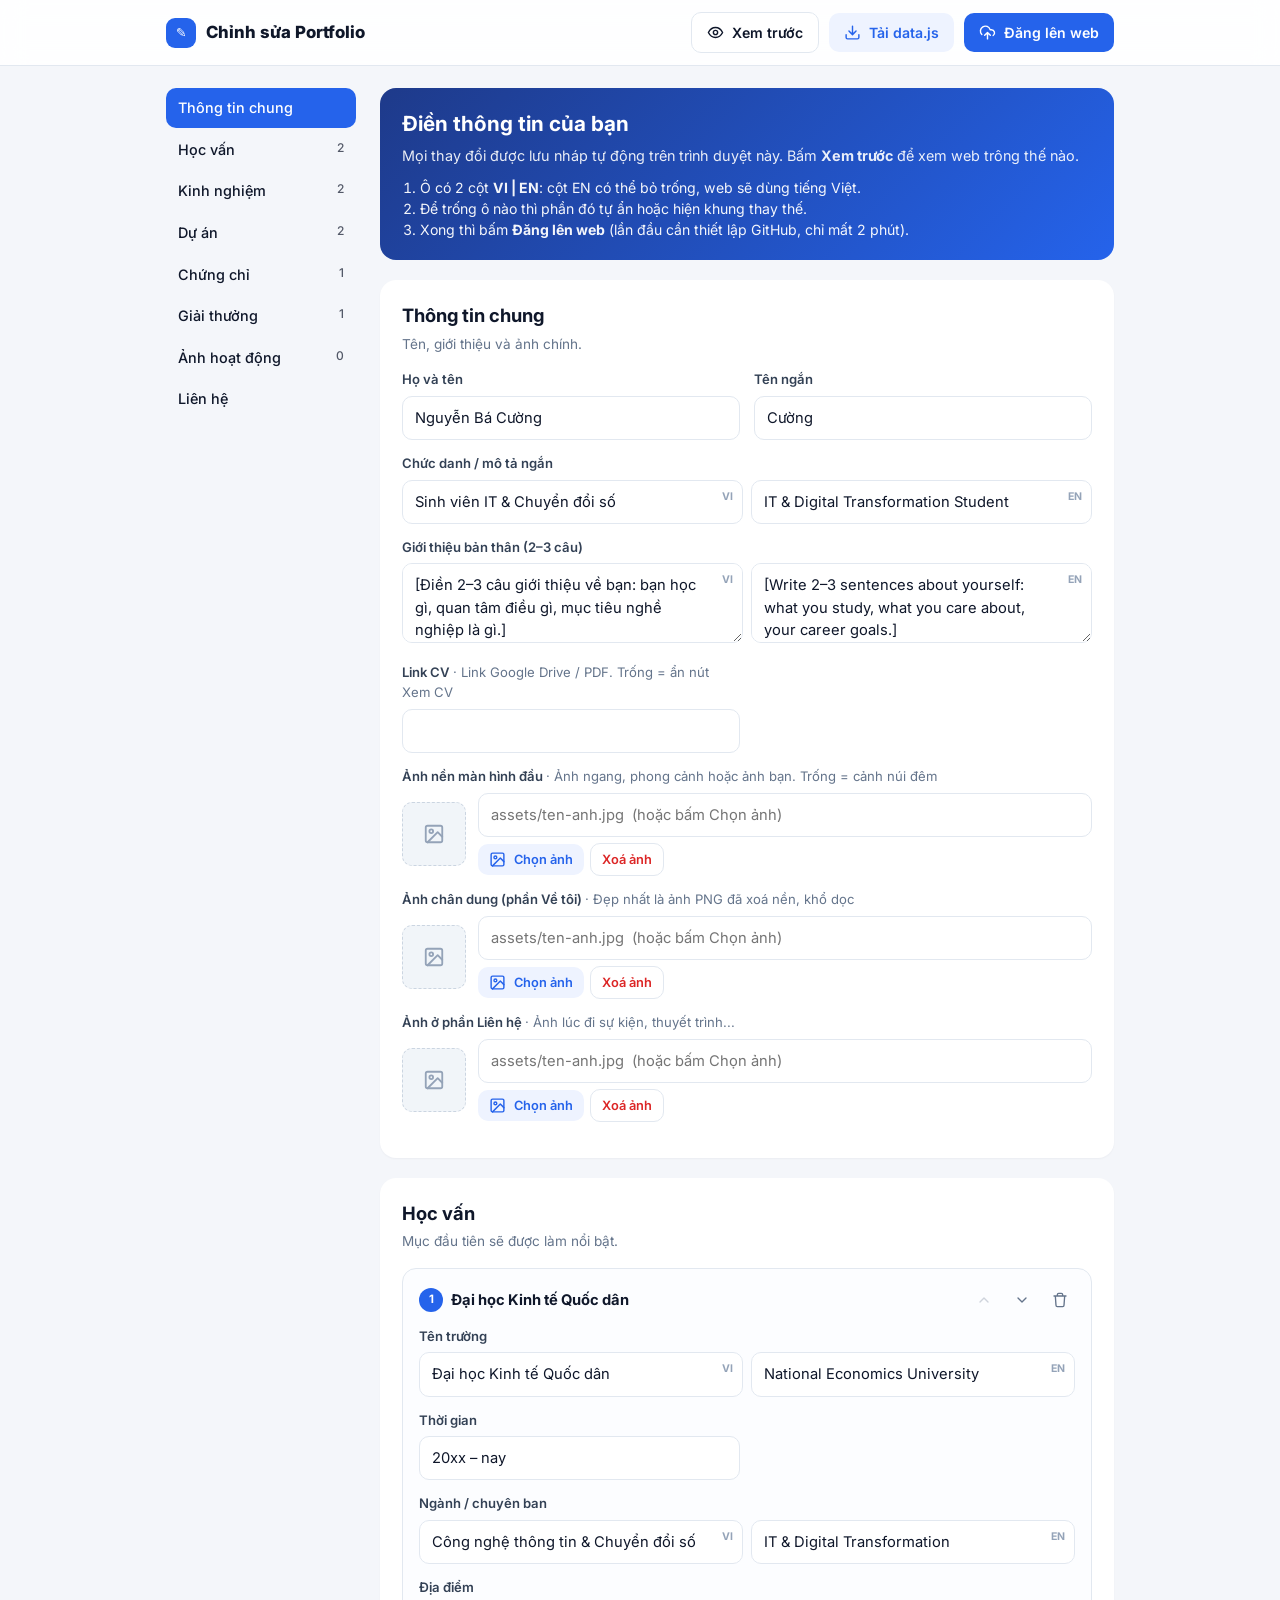
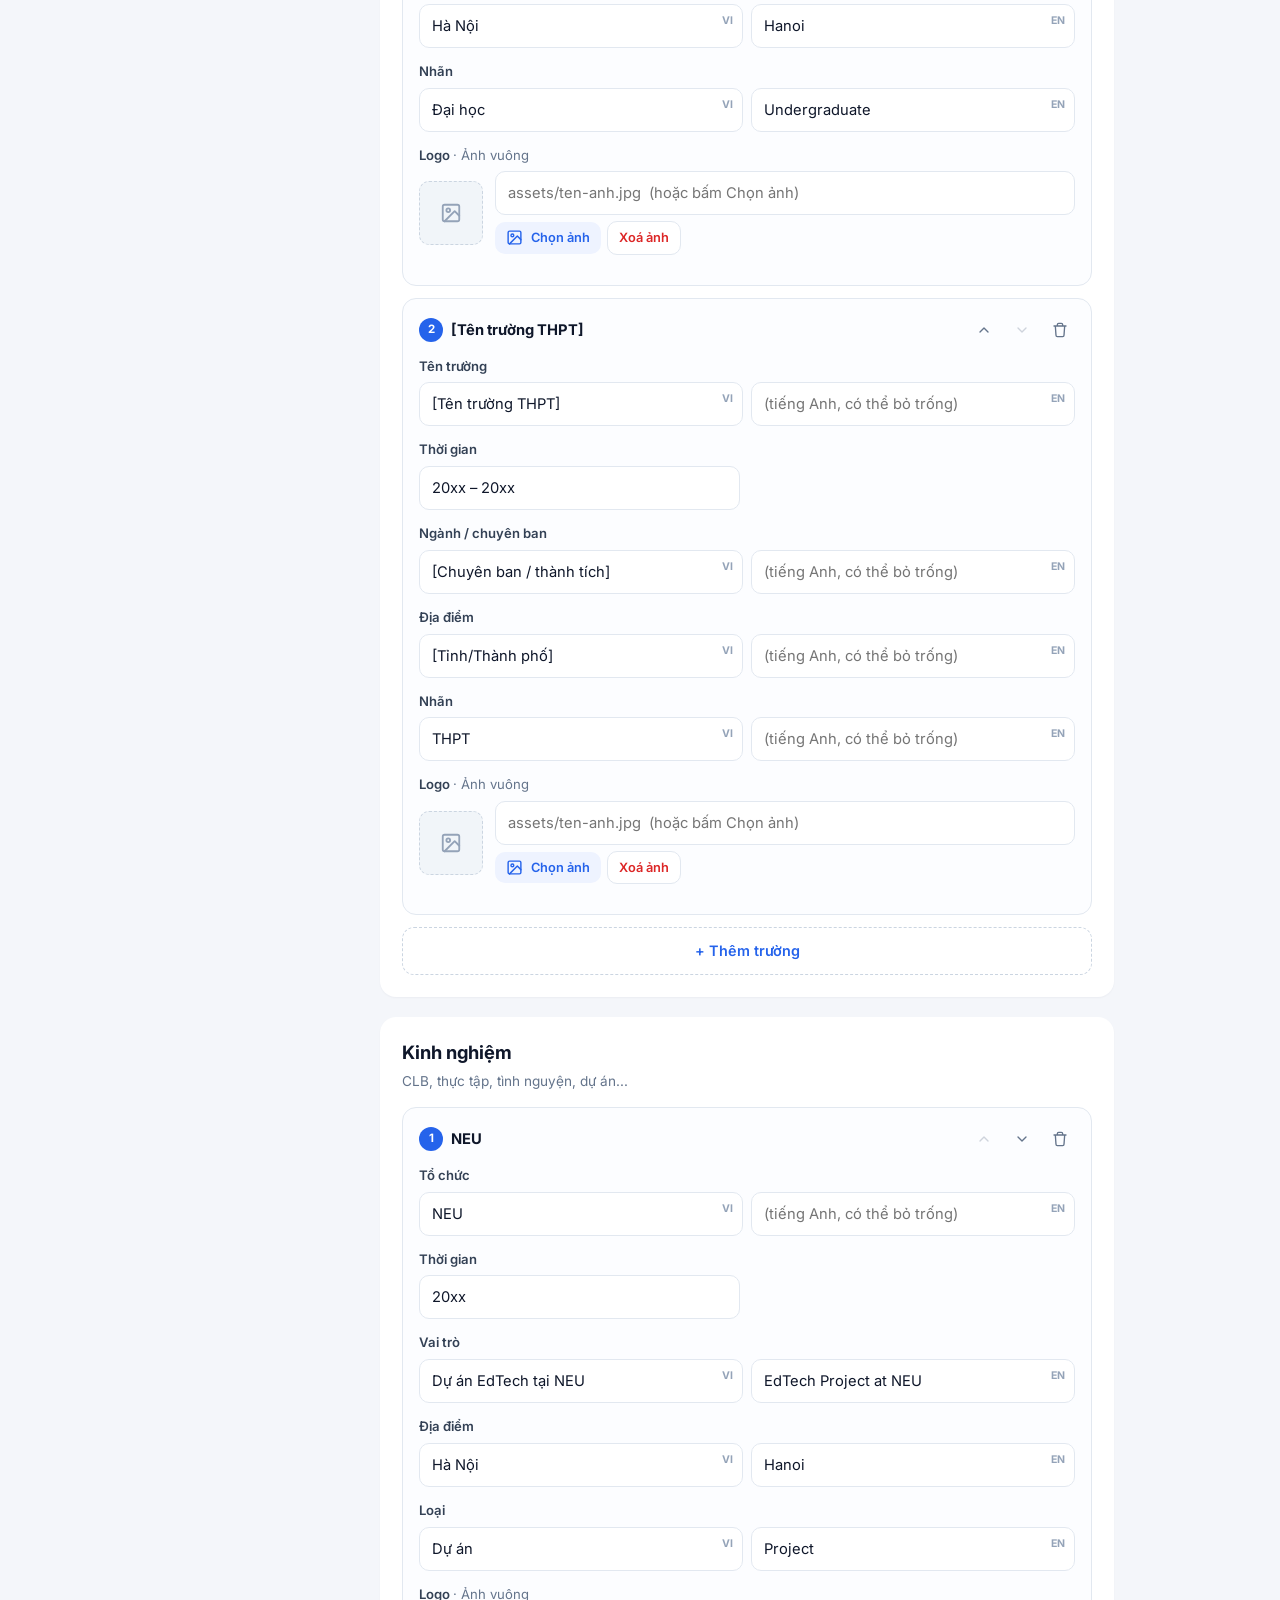
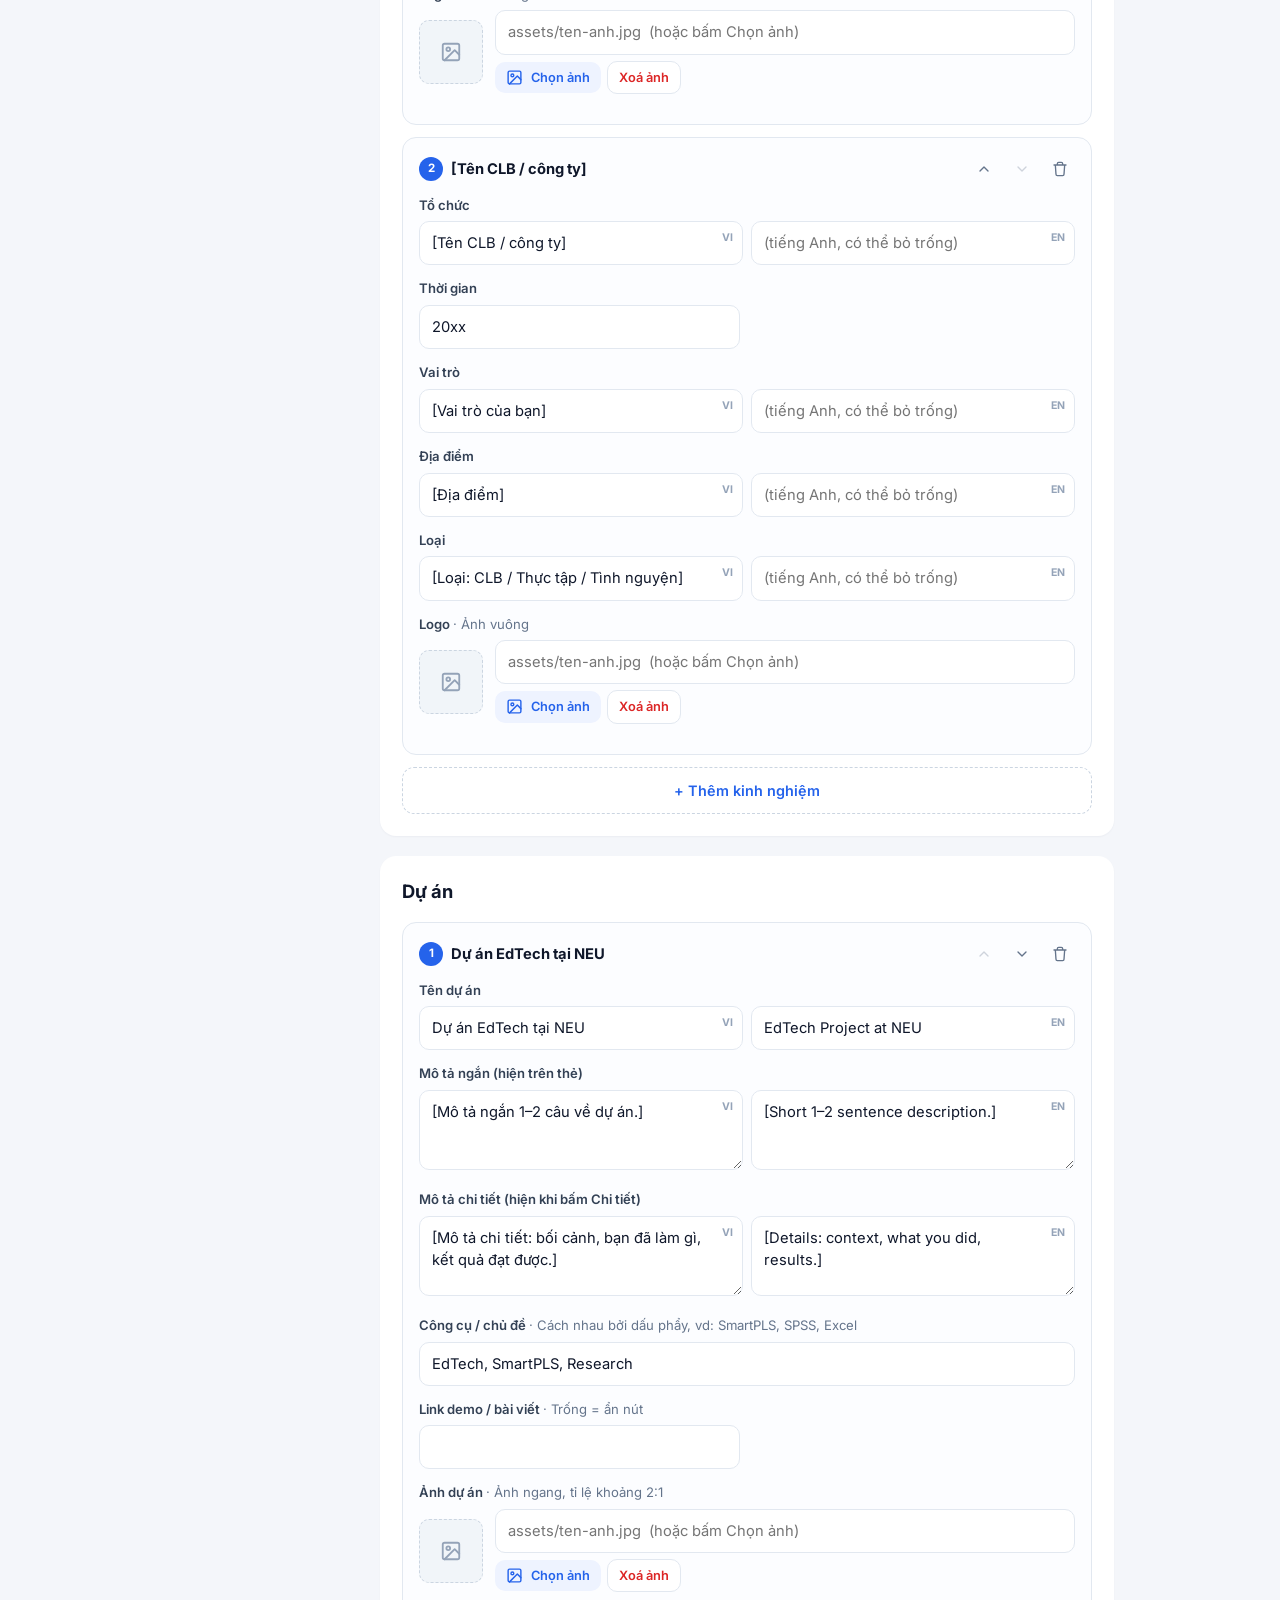
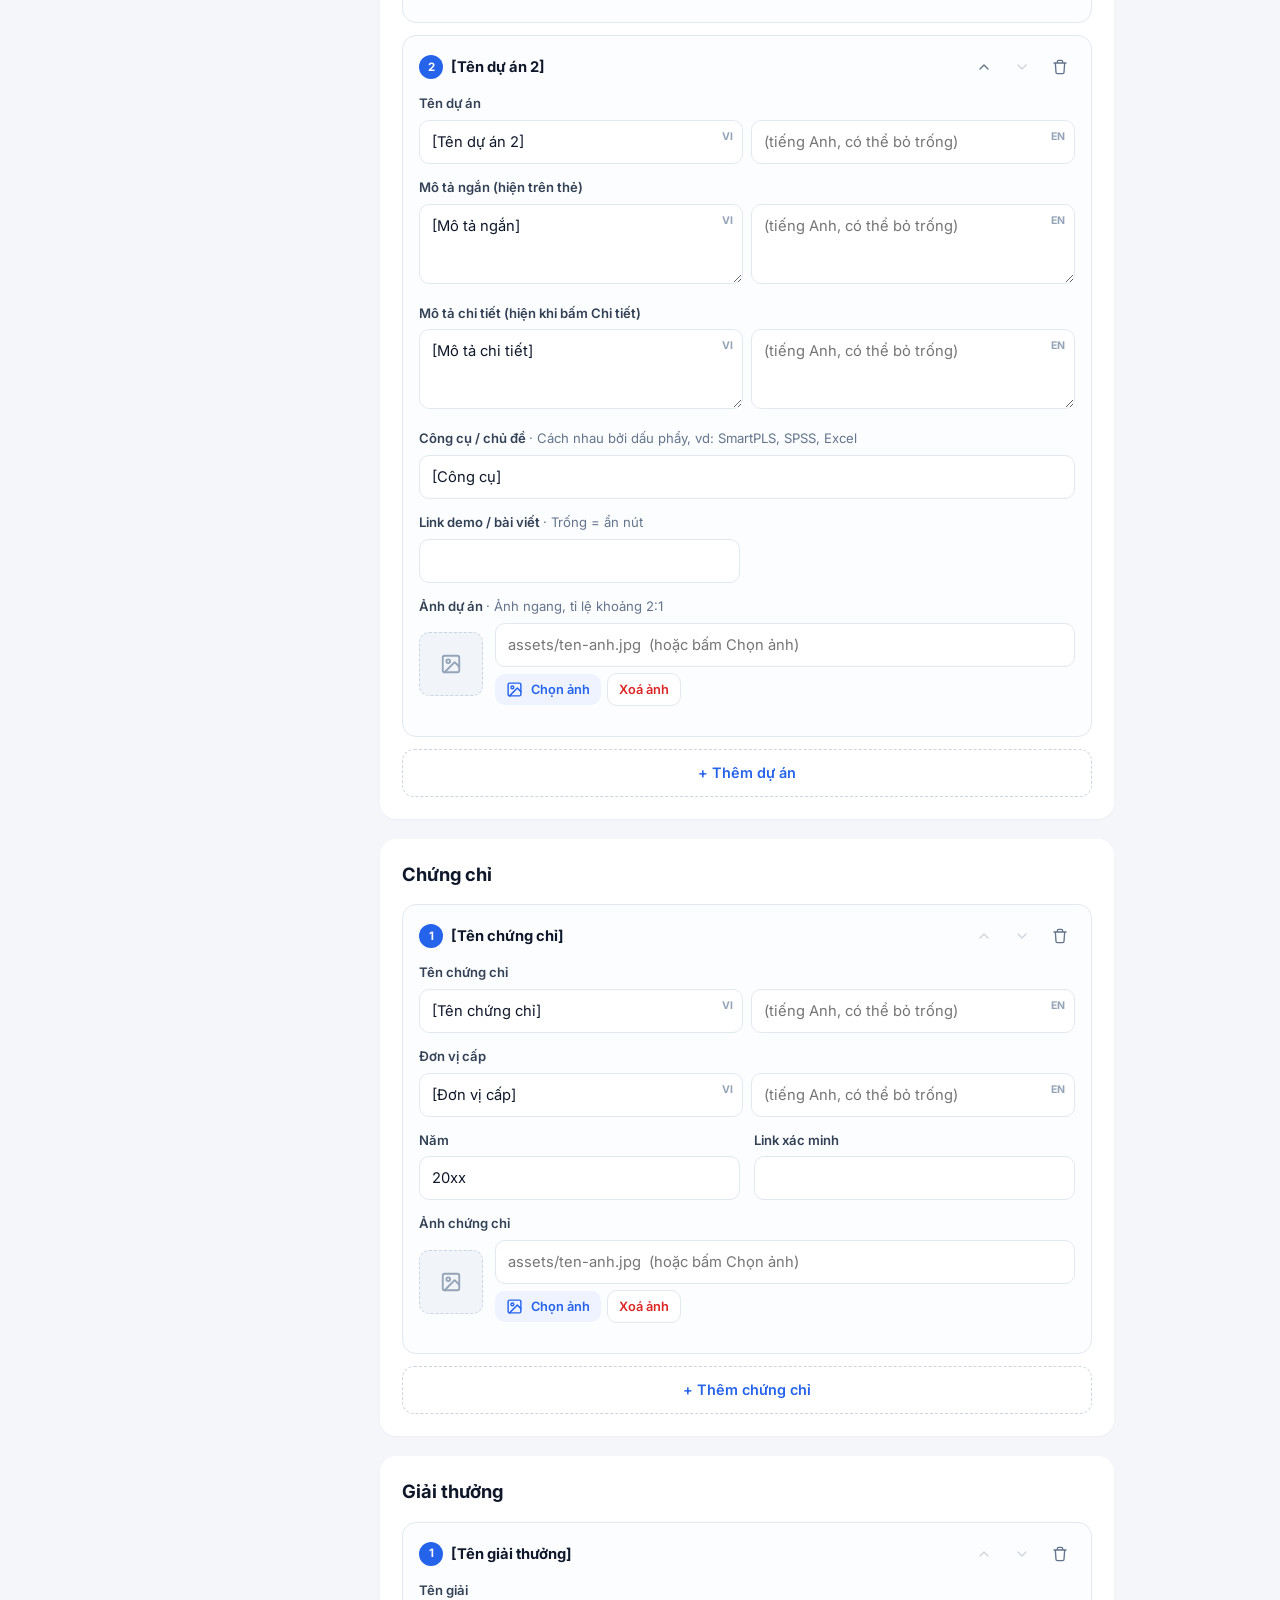
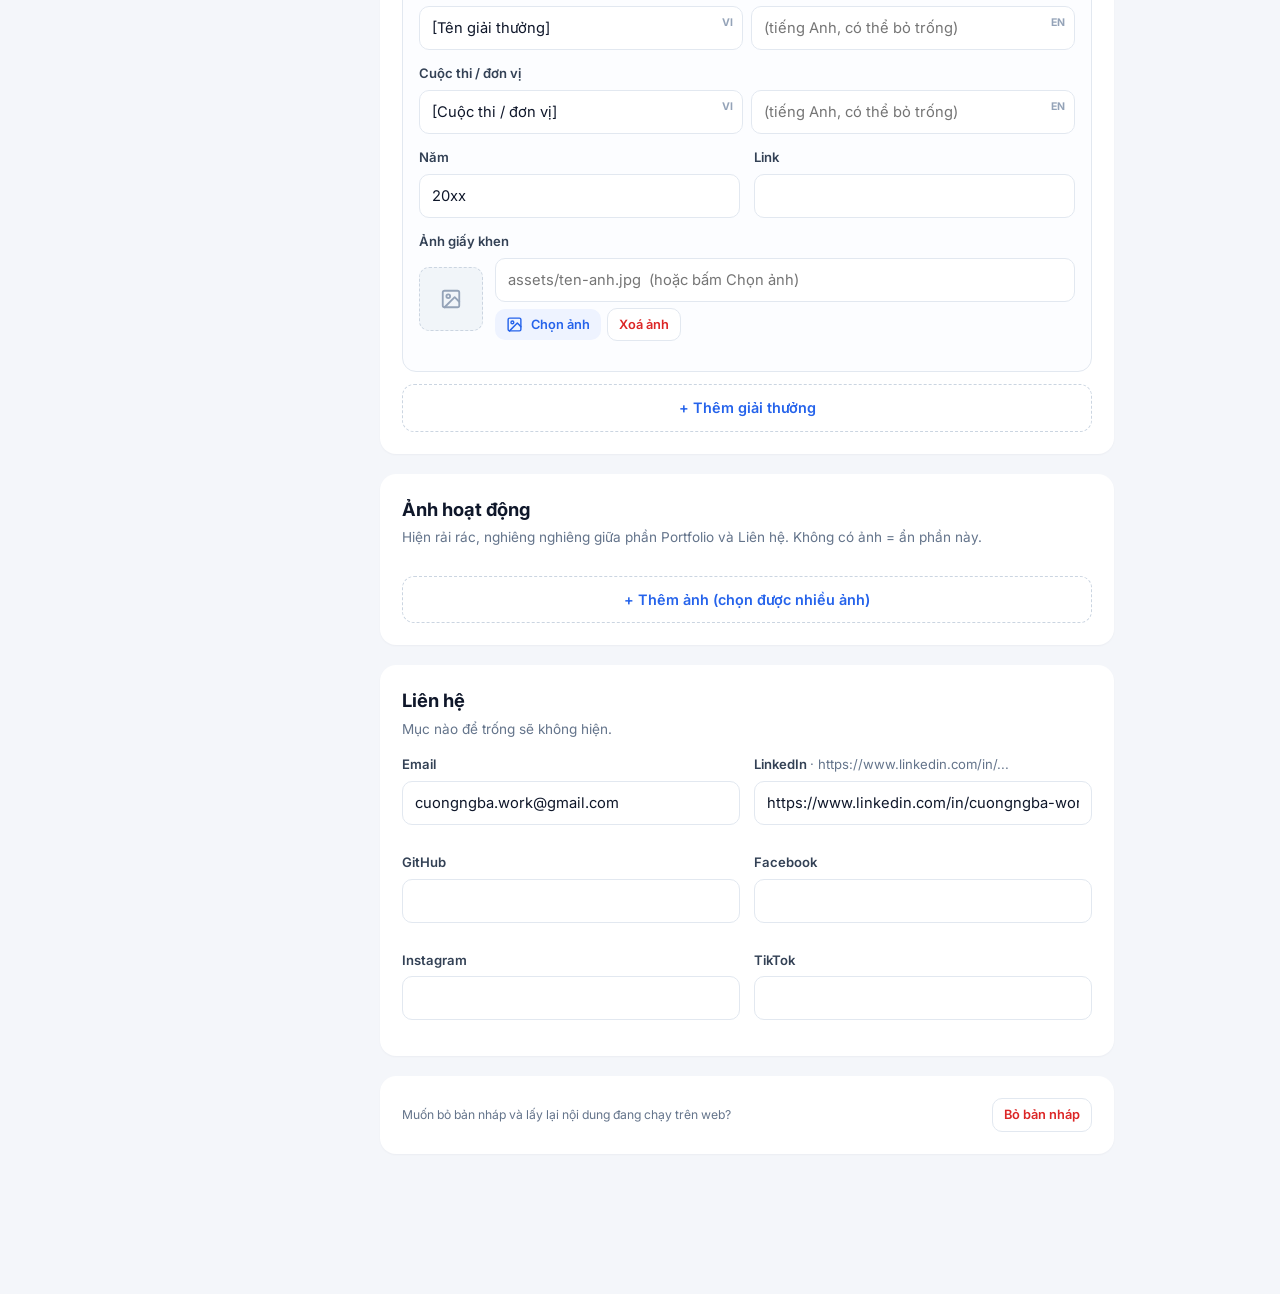
==== admin.html @ a9d3f38e "Add admin.html editor with preview, download and GitHub publish Co-Authored-By: Claude Opus 5.5 <nor" ====
<!DOCTYPE html>
<html lang="vi">
<head>
  <meta charset="UTF-8">
  <meta name="viewport" content="width=device-width, initial-scale=1.0">
  <meta name="robots" content="noindex, nofollow">
  <title>Chỉnh sửa Portfolio</title>
  <link rel="preconnect" href="https://fonts.googleapis.com">
  <link rel="preconnect" href="https://fonts.gstatic.com" crossorigin>
  <link href="https://fonts.googleapis.com/css2?family=Inter:wght@400;500;600;700;800&display=swap" rel="stylesheet">
  <style>
    :root {
      --bg: #f4f6fa; --card: #fff; --ink: #0f172a; --muted: #64748b; --line: #e2e8f0;
      --blue: #2563eb; --blue-soft: #eef3ff; --red: #dc2626; --green: #16a34a; --r: 16px;
    }
    * { box-sizing: border-box; margin: 0; padding: 0; }
    body { font-family: "Inter", system-ui, sans-serif; background: var(--bg); color: var(--ink); line-height: 1.5; }
    button, input, textarea, select { font: inherit; color: inherit; }
    button { cursor: pointer; border: 0; background: none; }
    a { color: var(--blue); }

    /* Thanh trên */
    .top {
      position: sticky; top: 0; z-index: 50; background: rgba(255,255,255,.9); backdrop-filter: blur(12px);
      border-bottom: 1px solid var(--line);
    }
    .top-in { max-width: 980px; margin: 0 auto; padding: 12px 16px; display: flex; align-items: center; gap: 10px; flex-wrap: wrap; }
    .brand { font-weight: 800; font-size: 1.05rem; margin-right: auto; display: flex; align-items: center; gap: 10px; }
    .brand i { width: 30px; height: 30px; border-radius: 9px; background: var(--blue); display: grid; place-items: center; color: #fff; font-style: normal; font-size: .8rem; }
    .saved { font-size: .78rem; color: var(--muted); }

    .btn { display: inline-flex; align-items: center; gap: 8px; padding: 9px 15px; border-radius: 10px; font-weight: 600; font-size: .88rem; transition: background .2s, transform .15s; white-space: nowrap; }
    .btn:active { transform: scale(.97); }
    .btn svg { width: 17px; height: 17px; }
    .btn-blue { background: var(--blue); color: #fff; }
    .btn-blue:hover { background: #1d4ed8; }
    .btn-soft { background: var(--blue-soft); color: var(--blue); }
    .btn-soft:hover { background: #dfe8ff; }
    .btn-line { border: 1px solid var(--line); background: #fff; }
    .btn-line:hover { background: #f8fafc; }
    .btn-red { color: var(--red); }
    .btn-sm { padding: 6px 11px; font-size: .8rem; }

    /* Bố cục */
    .main { max-width: 980px; margin: 0 auto; padding: 22px 16px 120px; display: grid; grid-template-columns: 190px 1fr; gap: 24px; align-items: start; }
    .main > * { min-width: 0; }
    .side { position: sticky; top: 76px; display: flex; flex-direction: column; gap: 2px; }
    .side a { padding: 9px 12px; border-radius: 10px; text-decoration: none; color: var(--ink); font-weight: 500; font-size: .9rem; display: flex; justify-content: space-between; }
    .side a:hover { background: #fff; }
    .side a.on { background: var(--blue); color: #fff; }
    .side a small { opacity: .7; }

    .intro { background: linear-gradient(135deg, #1e3a8a, #2563eb); color: #fff; border-radius: var(--r); padding: 20px 22px; margin-bottom: 20px; }
    .intro h1 { font-size: 1.3rem; margin-bottom: 6px; }
    .intro p { opacity: .9; font-size: .9rem; }
    .intro ol { margin: 10px 0 0 18px; font-size: .88rem; opacity: .95; }

    .sec { background: var(--card); border-radius: var(--r); padding: 22px; margin-bottom: 20px; box-shadow: 0 1px 2px rgba(15,23,42,.04); scroll-margin-top: 80px; }
    .sec-h { display: flex; align-items: center; justify-content: space-between; gap: 10px; margin-bottom: 4px; }
    .sec-h h2 { font-size: 1.15rem; }
    .sec-d { color: var(--muted); font-size: .85rem; margin-bottom: 16px; }

    .grid2 { display: grid; grid-template-columns: 1fr 1fr; gap: 14px; }
    .f { display: flex; flex-direction: column; gap: 6px; margin-bottom: 14px; }
    .f > label { font-size: .82rem; font-weight: 600; color: #334155; }
    .f > label em { font-style: normal; font-weight: 400; color: var(--muted); }
    .in, .ta {
      width: 100%; padding: 10px 12px; border: 1.5px solid var(--line); border-radius: 10px; background: #fff;
      outline: none; transition: border-color .2s, box-shadow .2s; font-size: .92rem;
    }
    .in:focus, .ta:focus { border-color: var(--blue); box-shadow: 0 0 0 3px rgba(37,99,235,.12); }
    .ta { resize: vertical; min-height: 80px; }
    .bi { display: grid; grid-template-columns: 1fr 1fr; gap: 8px; }
    .bi > div { position: relative; }
    .bi .lang { position: absolute; top: 9px; right: 10px; font-size: .66rem; font-weight: 700; color: #94a3b8; pointer-events: none; }
    .bi .in, .bi .ta { padding-right: 34px; }

    /* Ảnh */
    .img { display: flex; gap: 12px; align-items: center; }
    .thumb { width: 64px; height: 64px; border-radius: 10px; flex-shrink: 0; background: #f1f5f9 center/cover no-repeat; border: 1px dashed #cbd5e1; display: grid; place-items: center; color: #94a3b8; }
    .thumb.has { border: 0; }
    .thumb.has svg { display: none; }
    .thumb svg { width: 22px; height: 22px; }
    .img-r { flex: 1; min-width: 0; display: flex; flex-direction: column; gap: 6px; }
    .img-btns { display: flex; gap: 6px; flex-wrap: wrap; align-items: center; }
    .note { font-size: .76rem; color: var(--muted); }
    .note.warn { color: #b45309; }
    .note.ok { color: var(--green); }

    /* Danh sách */
    .item { border: 1px solid var(--line); border-radius: 14px; padding: 16px; margin-bottom: 12px; background: #fcfdff; }
    .item-h { display: flex; align-items: center; gap: 8px; margin-bottom: 12px; }
    .item-h b { flex: 1; font-size: .92rem; overflow: hidden; text-overflow: ellipsis; white-space: nowrap; }
    .num { width: 24px; height: 24px; border-radius: 50%; background: var(--blue); color: #fff; font-size: .72rem; font-weight: 700; display: grid; place-items: center; flex-shrink: 0; }
    .ico { width: 30px; height: 30px; border-radius: 8px; display: grid; place-items: center; color: var(--muted); }
    .ico:hover { background: #eef2f7; color: var(--ink); }
    .ico.del:hover { background: #fee2e2; color: var(--red); }
    .ico:disabled { opacity: .3; pointer-events: none; }
    .ico svg { width: 16px; height: 16px; }
    .add { width: 100%; padding: 12px; border: 1.5px dashed #cbd5e1; border-radius: 12px; color: var(--blue); font-weight: 600; font-size: .9rem; }
    .add:hover { background: var(--blue-soft); border-color: var(--blue); }
    .gal { display: grid; grid-template-columns: repeat(auto-fill, minmax(150px, 1fr)); gap: 12px; margin-bottom: 12px; }
    .gal .item { margin: 0; padding: 10px; }
    .gal .thumb { width: 100%; height: auto; aspect-ratio: 3/4; margin-bottom: 8px; }

    /* Hộp thoại */
    dialog { margin: auto; width: min(560px, calc(100% - 24px)); border: 0; border-radius: 18px; padding: 24px; box-shadow: 0 30px 80px rgba(0,0,0,.3); }
    dialog::backdrop { background: rgba(15,23,42,.5); }
    dialog h3 { font-size: 1.15rem; margin-bottom: 8px; }
    dialog p, dialog li { font-size: .88rem; color: #334155; }
    dialog ol { margin: 8px 0 14px 18px; }
    dialog .acts { display: flex; gap: 8px; justify-content: flex-end; margin-top: 16px; flex-wrap: wrap; }
    .box { background: #f8fafc; border: 1px solid var(--line); border-radius: 10px; padding: 12px; margin: 12px 0; font-size: .84rem; }
    .box code { background: #e2e8f0; padding: 1px 5px; border-radius: 4px; }

    .toast {
      position: fixed; left: 50%; bottom: 24px; transform: translate(-50%, 120px); z-index: 99;
      background: var(--ink); color: #fff; padding: 12px 18px; border-radius: 12px; font-size: .9rem; font-weight: 500;
      box-shadow: 0 10px 30px rgba(0,0,0,.25); transition: transform .35s cubic-bezier(.2,.8,.2,1); max-width: calc(100% - 32px);
    }
    .toast:not(.show) { visibility: hidden; transition: transform .35s, visibility 0s .35s; }
    .toast.show { transform: translate(-50%, 0); }
    .toast.err { background: var(--red); }
    .toast.ok { background: var(--green); }

    @media (max-width: 760px) {
      .main { grid-template-columns: 1fr; }
      .side { position: static; flex-direction: row; overflow-x: auto; gap: 4px; padding-bottom: 4px; }
      .side a { flex-shrink: 0; }
      .side a small { display: none; }
      .grid2, .bi { grid-template-columns: 1fr; }
      .brand span { display: none; }
      .btn .lbl { display: none; }
      .btn { padding: 9px 11px; }
    }
  </style>
</head>
<body>
  <header class="top">
    <div class="top-in">
      <div class="brand"><i>✎</i><span>Chỉnh sửa Portfolio</span></div>
      <span class="saved" id="saved"></span>
      <button class="btn btn-line" id="btnPreview" title="Xem trước">
        <svg viewBox="0 0 24 24" fill="none" stroke="currentColor" stroke-width="2" stroke-linecap="round" stroke-linejoin="round"><path d="M2 12s3.5-7 10-7 10 7 10 7-3.5 7-10 7S2 12 2 12Z"/><circle cx="12" cy="12" r="3"/></svg>
        <span class="lbl">Xem trước</span>
      </button>
      <button class="btn btn-soft" id="btnDownload" title="Tải data.js">
        <svg viewBox="0 0 24 24" fill="none" stroke="currentColor" stroke-width="2" stroke-linecap="round" stroke-linejoin="round"><path d="M21 15v4a2 2 0 0 1-2 2H5a2 2 0 0 1-2-2v-4M7 10l5 5 5-5M12 15V3"/></svg>
        <span class="lbl">Tải data.js</span>
      </button>
      <button class="btn btn-blue" id="btnPublish" title="Đăng lên web">
        <svg viewBox="0 0 24 24" fill="none" stroke="currentColor" stroke-width="2" stroke-linecap="round" stroke-linejoin="round"><path d="M4 14.9A7 7 0 1 1 15.7 8h1.8a4.5 4.5 0 0 1 2.5 8.2M12 12v9M8 16l4-4 4 4"/></svg>
        <span class="lbl">Đăng lên web</span>
      </button>
    </div>
  </header>

  <div class="main">
    <nav class="side" id="side"></nav>
    <div>
      <div class="intro">
        <h1>Điền thông tin của bạn</h1>
        <p>Mọi thay đổi được lưu nháp tự động trên trình duyệt này. Bấm <b>Xem trước</b> để xem web trông thế nào.</p>
        <ol>
          <li>Ô có 2 cột <b>VI | EN</b>: cột EN có thể bỏ trống, web sẽ dùng tiếng Việt.</li>
          <li>Để trống ô nào thì phần đó tự ẩn hoặc hiện khung thay thế.</li>
          <li>Xong thì bấm <b>Đăng lên web</b> (lần đầu cần thiết lập GitHub, chỉ mất 2 phút).</li>
        </ol>
      </div>
      <div id="form"></div>
      <div class="sec" style="display:flex;gap:10px;flex-wrap:wrap;justify-content:space-between;align-items:center">
        <span class="note">Muốn bỏ bản nháp và lấy lại nội dung đang chạy trên web?</span>
        <button class="btn btn-line btn-red btn-sm" id="btnReset">Bỏ bản nháp</button>
      </div>
    </div>
  </div>

  <!-- Đăng lên GitHub -->
  <dialog id="dlgGh">
    <h3>Đăng lên web qua GitHub</h3>
    <p>Trang này sẽ lưu thẳng <code>data.js</code> và ảnh vào kho GitHub của bạn. Khoảng 1 phút sau web tự cập nhật.</p>
    <div class="box">
      <b>Tạo mã truy cập (token), chỉ cần làm 1 lần:</b>
      <ol>
        <li>Mở <a href="https://github.com/settings/personal-access-tokens/new" target="_blank" rel="noopener">github.com/settings/personal-access-tokens/new</a></li>
        <li>Đặt tên tuỳ ý, <b>Expiration</b> chọn thời hạn bạn muốn.</li>
        <li><b>Repository access</b> → <i>Only select repositories</i> → chọn kho portfolio.</li>
        <li><b>Permissions → Repository permissions → Contents</b> → <i>Read and write</i>.</li>
        <li>Bấm <b>Generate token</b>, sao chép mã và dán vào ô dưới.</li>
      </ol>
      Mã chỉ được lưu trên trình duyệt này, không gửi đi đâu khác ngoài GitHub.
    </div>
    <div class="grid2">
      <div class="f"><label>Tài khoản GitHub</label><input class="in" id="ghOwner" placeholder="vd: kfckfckfc55"></div>
      <div class="f"><label>Tên kho (repo)</label><input class="in" id="ghRepo" placeholder="vd: portfolio"></div>
    </div>
    <div class="grid2">
      <div class="f"><label>Nhánh <em>(nhánh đang bật Pages)</em></label><input class="in" id="ghBranch" placeholder="main"></div>
      <div class="f"><label>Token</label><input class="in" id="ghToken" type="password" placeholder="github_pat_..."></div>
    </div>
    <p class="note" id="ghStatus"></p>
    <div class="acts">
      <button class="btn btn-line btn-red btn-sm" id="ghForget">Xoá token đã lưu</button>
      <button class="btn btn-line" data-close>Huỷ</button>
      <button class="btn btn-blue" id="ghGo">Đăng ngay</button>
    </div>
  </dialog>

  <!-- Sau khi tải data.js -->
  <dialog id="dlgDl">
    <h3>Đã tải xuống data.js</h3>
    <p>Cập nhật web thủ công:</p>
    <ol>
      <li>Vào kho GitHub → mở file <code>data.js</code> → bấm ✏️ → xoá hết, dán nội dung file vừa tải → <b>Commit changes</b>.<br>
        <em>(hoặc Add file → Upload files → kéo file data.js vào → Commit)</em></li>
      <li id="dlImgs"></li>
    </ol>
    <div class="acts"><button class="btn btn-blue" data-close>Đã hiểu</button></div>
  </dialog>

  <div class="toast" id="toast"></div>

  <script src="data.js"></script>
  <script>
  (() => {
    /* ================= Cấu hình các ô nhập ================= */
    const KEY_DRAFT = "portfolioDraft", KEY_IMGS = "portfolioPreviewImgs", KEY_GH = "portfolioGitHub";

    const SECTIONS = [
      { id: "general", title: "Thông tin chung", desc: "Tên, giới thiệu và ảnh chính.", fields: [
        ["name", "Họ và tên", "text"],
        ["shortName", "Tên ngắn", "text", "vd: Cường"],
        ["role", "Chức danh / mô tả ngắn", "bi", "Sinh viên IT & Chuyển đổi số"],
        ["about", "Giới thiệu bản thân (2–3 câu)", "biarea"],
        ["cvLink", "Link CV", "url", "Link Google Drive / PDF. Trống = ẩn nút Xem CV"],
        ["heroImage", "Ảnh nền màn hình đầu", "image", "Ảnh ngang, phong cảnh hoặc ảnh bạn. Trống = cảnh núi đêm"],
        ["avatar", "Ảnh chân dung (phần Về tôi)", "image", "Đẹp nhất là ảnh PNG đã xoá nền, khổ dọc"],
        ["contactPhoto", "Ảnh ở phần Liên hệ", "image", "Ảnh lúc đi sự kiện, thuyết trình..."]
      ]},
      { id: "education", title: "Học vấn", desc: "Mục đầu tiên sẽ được làm nổi bật.", list: true, label: "trường", fields: [
        ["org", "Tên trường", "bi"], ["time", "Thời gian", "text", "2023 – nay"],
        ["title", "Ngành / chuyên ban", "bi"], ["place", "Địa điểm", "bi"],
        ["tag", "Nhãn", "bi", "Đại học / THPT"], ["logo", "Logo", "image", "Ảnh vuông"]
      ]},
      { id: "experience", title: "Kinh nghiệm", desc: "CLB, thực tập, tình nguyện, dự án...", list: true, label: "kinh nghiệm", fields: [
        ["org", "Tổ chức", "bi"], ["time", "Thời gian", "text", "2024"],
        ["title", "Vai trò", "bi"], ["place", "Địa điểm", "bi"],
        ["tag", "Loại", "bi", "CLB / Thực tập / Tình nguyện"], ["logo", "Logo", "image", "Ảnh vuông"]
      ]},
      { id: "projects", title: "Dự án", list: true, label: "dự án", fields: [
        ["title", "Tên dự án", "bi"],
        ["desc", "Mô tả ngắn (hiện trên thẻ)", "biarea"],
        ["details", "Mô tả chi tiết (hiện khi bấm Chi tiết)", "biarea"],
        ["tags", "Công cụ / chủ đề", "tags", "Cách nhau bởi dấu phẩy, vd: SmartPLS, SPSS, Excel"],
        ["demo", "Link demo / bài viết", "url", "Trống = ẩn nút"],
        ["image", "Ảnh dự án", "image", "Ảnh ngang, tỉ lệ khoảng 2:1"]
      ]},
      { id: "certificates", title: "Chứng chỉ", list: true, label: "chứng chỉ", fields: [
        ["title", "Tên chứng chỉ", "bi"], ["issuer", "Đơn vị cấp", "bi"],
        ["time", "Năm", "text", "2025"], ["link", "Link xác minh", "url"], ["image", "Ảnh chứng chỉ", "image"]
      ]},
      { id: "awards", title: "Giải thưởng", list: true, label: "giải thưởng", fields: [
        ["title", "Tên giải", "bi"], ["issuer", "Cuộc thi / đơn vị", "bi"],
        ["time", "Năm", "text", "2025"], ["link", "Link", "url"], ["image", "Ảnh giấy khen", "image"]
      ]},
      { id: "gallery", title: "Ảnh hoạt động", desc: "Hiện rải rác, nghiêng nghiêng giữa phần Portfolio và Liên hệ. Không có ảnh = ẩn phần này.", gallery: true },
      { id: "contact", title: "Liên hệ", desc: "Mục nào để trống sẽ không hiện.", obj: "contact", fields: [
        ["email", "Email", "text"], ["linkedin", "LinkedIn", "url", "https://www.linkedin.com/in/..."],
        ["github", "GitHub", "url"], ["facebook", "Facebook", "url"],
        ["instagram", "Instagram", "url"], ["tiktok", "TikTok", "url"]
      ]}
    ];

    /* ================= Dữ liệu ================= */
    const PUBLISHED = typeof PORTFOLIO !== "undefined" ? PORTFOLIO : {};
    const clone = o => JSON.parse(JSON.stringify(o));
    const store = {
      get(k, d) { try { const v = localStorage.getItem(k); return v ? JSON.parse(v) : d; } catch (e) { return d; } },
      set(k, v) { try { localStorage.setItem(k, JSON.stringify(v)); return true; } catch (e) { return false; } },
      del(k) { try { localStorage.removeItem(k); } catch (e) {} }
    };
    let data = store.get(KEY_DRAFT, null) || clone(PUBLISHED);
    let previewImgs = store.get(KEY_IMGS, {});
    const pendingUploads = new Set(store.get("portfolioPending", []));
    ["education", "experience", "projects", "certificates", "awards", "gallery"].forEach(k => { if (!Array.isArray(data[k])) data[k] = []; });
    if (!data.contact) data.contact = {};

    const $ = s => document.querySelector(s);
    const esc = s => String(s ?? "").replace(/[&<>"]/g, c => ({ "&": "&amp;", "<": "&lt;", ">": "&gt;", '"': "&quot;" }[c]));
    const vi = v => (v && typeof v === "object") ? (v.vi ?? "") : (v ?? "");
    const en = v => (v && typeof v === "object") ? (v.en ?? "") : "";

    let saveTimer;
    function save() {
      clearTimeout(saveTimer);
      $("#saved").textContent = "Đang lưu nháp…";
      saveTimer = setTimeout(() => {
        const ok = store.set(KEY_DRAFT, data);
        store.set("portfolioPending", [...pendingUploads]);
        $("#saved").textContent = ok ? "✓ Đã lưu nháp" : "⚠ Không lưu nháp được";
      }, 300);
    }

    function toast(msg, type = "") {
      const t = $("#toast");
      t.textContent = msg; t.className = "toast show " + type;
      clearTimeout(t._h); t._h = setTimeout(() => t.className = "toast " + type, 3800);
    }

    /* ================= Icon ================= */
    const IC = {
      up: '<svg viewBox="0 0 24 24" fill="none" stroke="currentColor" stroke-width="2" stroke-linecap="round" stroke-linejoin="round"><path d="m18 15-6-6-6 6"/></svg>',
      down: '<svg viewBox="0 0 24 24" fill="none" stroke="currentColor" stroke-width="2" stroke-linecap="round" stroke-linejoin="round"><path d="m6 9 6 6 6-6"/></svg>',
      del: '<svg viewBox="0 0 24 24" fill="none" stroke="currentColor" stroke-width="2" stroke-linecap="round" stroke-linejoin="round"><path d="M3 6h18M8 6V4a2 2 0 0 1 2-2h4a2 2 0 0 1 2 2v2M19 6l-1 14a2 2 0 0 1-2 2H8a2 2 0 0 1-2-2L5 6"/></svg>',
      img: '<svg viewBox="0 0 24 24" fill="none" stroke="currentColor" stroke-width="2" stroke-linecap="round" stroke-linejoin="round"><rect x="3" y="3" width="18" height="18" rx="2"/><circle cx="9" cy="9" r="2"/><path d="m21 15-5-5L5 21"/></svg>'
    };

    /* ================= Tạo ô nhập ================= */
    function el(html) { const d = document.createElement("div"); d.innerHTML = html.trim(); return d.firstChild; }

    function field(obj, [key, label, type, hint]) {
      const wrap = el(`<div class="f"><label>${esc(label)}${hint && (type === "image" || type === "url" || type === "tags") ? ` <em>· ${esc(hint)}</em>` : ""}</label></div>`);
      const ph = hint && !["image", "url", "tags"].includes(type) ? hint : "";

      if (type === "bi" || type === "biarea") {
        const tag = type === "bi" ? "input" : "textarea";
        const cls = type === "bi" ? "in" : "ta";
        const box = el(`<div class="bi">
          <div><${tag} class="${cls}" data-l="vi" placeholder="${esc(ph)}"></${tag}><span class="lang">VI</span></div>
          <div><${tag} class="${cls}" data-l="en" placeholder="(tiếng Anh, có thể bỏ trống)"></${tag}><span class="lang">EN</span></div></div>`);
        const [a, b] = box.querySelectorAll("[data-l]");
        a.value = vi(obj[key]); b.value = en(obj[key]);
        const upd = () => { obj[key] = b.value.trim() ? { vi: a.value, en: b.value } : a.value; save(); refreshTitles(); };
        a.addEventListener("input", upd); b.addEventListener("input", upd);
        wrap.appendChild(box);
      } else if (type === "tags") {
        const i = el(`<input class="in">`);
        i.value = (obj[key] || []).map(vi).join(", ");
        i.addEventListener("input", () => { obj[key] = i.value.split(",").map(s => s.trim()).filter(Boolean); save(); });
        wrap.appendChild(i);
      } else if (type === "image") {
        wrap.appendChild(imageField(obj, key));
      } else {
        const i = el(`<input class="in" ${type === "url" ? 'type="url" inputmode="url"' : ""} placeholder="${esc(ph)}">`);
        i.value = obj[key] ?? "";
        i.addEventListener("input", () => { obj[key] = i.value.trim(); save(); refreshTitles(); });
        wrap.appendChild(i);
      }
      return wrap;
    }

    function imageField(obj, key, onRemove) {
      const box = el(`<div class="img">
        <div class="thumb">${IC.img}</div>
        <div class="img-r">
          <input class="in" placeholder="assets/ten-anh.jpg  (hoặc bấm Chọn ảnh)">
          <div class="img-btns">
            <label class="btn btn-soft btn-sm">${IC.img} Chọn ảnh<input type="file" accept="image/*" hidden></label>
            <button class="btn btn-line btn-sm btn-red" type="button" data-rm>Xoá ảnh</button>
            <span class="note"></span>
          </div>
        </div></div>`);
      const thumb = box.querySelector(".thumb"), inp = box.querySelector(".in"), note = box.querySelector(".note");
      const show = () => {
        const p = obj[key] || "";
        inp.value = p;
        const src = previewImgs[p] || (p && !/^data:/.test(p) ? p : "");
        thumb.style.backgroundImage = src ? `url("${src}")` : "";
        thumb.classList.toggle("has", !!src);
        if (pendingUploads.has(p)) { note.textContent = "Ảnh mới – sẽ được tải lên khi Đăng"; note.className = "note warn"; }
        else note.textContent = "";
      };
      inp.addEventListener("change", () => { obj[key] = inp.value.trim(); save(); show(); });
      box.querySelector("[data-rm]").addEventListener("click", () => {
        pendingUploads.delete(obj[key]); obj[key] = ""; save(); show(); onRemove && onRemove();
      });
      box.querySelector("input[type=file]").addEventListener("change", async e => {
        const file = e.target.files[0]; if (!file) return;
        note.textContent = "Đang xử lý…"; note.className = "note";
        try {
          const path = await addImage(file);
          obj[key] = path; save(); show();
        } catch (err) { note.textContent = "Không đọc được ảnh"; note.className = "note warn"; }
        e.target.value = "";
      });
      show();
      return box;
    }

    /* Nén ảnh và lưu tạm để xem trước / tải lên */
    function resize(file, max, q) {
      return new Promise((res, rej) => {
        const img = new Image();
        img.onload = () => {
          const s = Math.min(1, max / Math.max(img.width, img.height));
          const c = document.createElement("canvas");
          c.width = Math.round(img.width * s); c.height = Math.round(img.height * s);
          const png = /png|webp|gif/.test(file.type);
          c.getContext("2d").drawImage(img, 0, 0, c.width, c.height);
          res({ url: c.toDataURL(png ? "image/png" : "image/jpeg", q), ext: png ? "png" : "jpg" });
          URL.revokeObjectURL(img.src);
        };
        img.onerror = rej;
        img.src = URL.createObjectURL(file);
      });
    }
    const uploadData = {}; // path -> dataURL chất lượng cao (chỉ trong phiên này)
    async function addImage(file) {
      const big = await resize(file, 1800, .85);
      const base = file.name.replace(/\.[^.]+$/, "").normalize("NFD").replace(/[̀-ͯ]/g, "")
        .replace(/đ/g, "d").replace(/Đ/g, "D").replace(/[^a-zA-Z0-9]+/g, "-").replace(/^-|-$/g, "").toLowerCase().slice(0, 40) || "anh";
      const path = `assets/${base}-${Date.now().toString(36).slice(-4)}.${big.ext}`;
      uploadData[path] = big.url;
      const small = await resize(file, 900, .75);
      previewImgs[path] = small.url;
      if (!store.set(KEY_IMGS, previewImgs)) { delete previewImgs[path]; toast("Bộ nhớ trình duyệt đầy – ảnh vẫn dùng được nhưng có thể không hiện khi xem trước"); }
      pendingUploads.add(path);
      return path;
    }

    /* ================= Vẽ form ================= */
    function itemTitle(sec, it, i) {
      const t = sec.id === "education" || sec.id === "experience" ? (vi(it.org) || vi(it.title)) : (vi(it.title) || vi(it.org));
      return t || `${sec.label[0].toUpperCase() + sec.label.slice(1)} ${i + 1}`;
    }
    function refreshTitles() {
      document.querySelectorAll("[data-ititle]").forEach(b => {
        const [sid, i] = b.dataset.ititle.split(":");
        const sec = SECTIONS.find(s => s.id === sid);
        b.textContent = itemTitle(sec, data[sid][+i], +i);
      });
      renderSide();
    }

    /* Ô ngắn (text, link) xếp 2 cột; ô dài chiếm cả hàng */
    function appendFields(container, obj, fields) {
      let g = null;
      fields.forEach(f => {
        const node = field(obj, f);
        if (f[2] === "text" || f[2] === "url") {
          if (!g) { g = el(`<div class="grid2"></div>`); container.appendChild(g); }
          g.appendChild(node);
        } else { g = null; container.appendChild(node); }
      });
    }

    function renderSection(sec) {
      const box = document.getElementById("sec-" + sec.id) || el(`<section class="sec" id="sec-${sec.id}"></section>`);
      box.innerHTML = `<div class="sec-h"><h2>${sec.title}</h2></div>${sec.desc ? `<p class="sec-d">${sec.desc}</p>` : '<div style="height:12px"></div>'}`;

      if (sec.list) {
        const arr = data[sec.id];
        arr.forEach((it, i) => {
          const card = el(`<div class="item"><div class="item-h"><span class="num">${i + 1}</span><b data-ititle="${sec.id}:${i}"></b>
            <button class="ico" title="Lên" ${i === 0 ? "disabled" : ""} data-a="up">${IC.up}</button>
            <button class="ico" title="Xuống" ${i === arr.length - 1 ? "disabled" : ""} data-a="down">${IC.down}</button>
            <button class="ico del" title="Xoá" data-a="del">${IC.del}</button></div></div>`);
          card.querySelector("b").textContent = itemTitle(sec, it, i);
          appendFields(card, it, sec.fields);
          card.querySelectorAll("[data-a]").forEach(b => b.addEventListener("click", () => {
            const a = b.dataset.a;
            if (a === "del") { if (!confirm(`Xoá "${itemTitle(sec, it, i)}"?`)) return; arr.splice(i, 1); }
            if (a === "up") [arr[i - 1], arr[i]] = [arr[i], arr[i - 1]];
            if (a === "down") [arr[i + 1], arr[i]] = [arr[i], arr[i + 1]];
            save(); renderSection(sec); renderSide();
          }));
          box.appendChild(card);
        });
        const add = el(`<button class="add" type="button">+ Thêm ${sec.label}</button>`);
        add.addEventListener("click", () => {
          const it = {}; sec.fields.forEach(([k, , t]) => it[k] = t === "tags" ? [] : "");
          arr.push(it); save(); renderSection(sec); renderSide();
          box.querySelectorAll(".item")[arr.length - 1].querySelector("input")?.focus();
        });
        box.appendChild(add);
      } else if (sec.gallery) {
        const arr = data.gallery;
        const grid = el(`<div class="gal"></div>`);
        arr.forEach((p, i) => {
          const holder = { v: p };
          const card = el(`<div class="item"></div>`);
          const thumb = el(`<div class="thumb has"></div>`);
          thumb.style.backgroundImage = `url("${previewImgs[p] || p}")`;
          const row = el(`<div style="display:flex;justify-content:space-between;align-items:center">
            <span class="note">${pendingUploads.has(p) ? "Ảnh mới" : "Ảnh " + (i + 1)}</span>
            <span><button class="ico" data-a="up" ${i === 0 ? "disabled" : ""}>${IC.up}</button><button class="ico del" data-a="del">${IC.del}</button></span></div>`);
          row.querySelectorAll("[data-a]").forEach(b => b.addEventListener("click", () => {
            if (b.dataset.a === "del") { pendingUploads.delete(p); arr.splice(i, 1); }
            else [arr[i - 1], arr[i]] = [arr[i], arr[i - 1]];
            save(); renderSection(sec); renderSide();
          }));
          card.append(thumb, row); grid.appendChild(card);
        });
        box.appendChild(grid);
        const add = el(`<label class="add" style="display:block;text-align:center;cursor:pointer">+ Thêm ảnh (chọn được nhiều ảnh)<input type="file" accept="image/*" multiple hidden></label>`);
        add.querySelector("input").addEventListener("change", async e => {
          for (const f of e.target.files) { try { arr.push(await addImage(f)); } catch (err) {} }
          save(); renderSection(sec); renderSide();
        });
        box.appendChild(add);
      } else {
        appendFields(box, sec.obj ? data[sec.obj] : data, sec.fields);
      }
      return box;
    }

    function renderSide() {
      $("#side").innerHTML = SECTIONS.map(s => {
        const n = s.list || s.gallery ? `<small>${data[s.id].length}</small>` : "";
        return `<a href="#sec-${s.id}" data-s="${s.id}">${s.title}${n}</a>`;
      }).join("");
    }

    function renderAll() {
      const form = $("#form"); form.innerHTML = "";
      SECTIONS.forEach(s => form.appendChild(renderSection(s)));
      renderSide();
    }

    // Đánh dấu mục đang xem ở menu bên
    const io = new IntersectionObserver(es => es.forEach(e => {
      if (!e.isIntersecting) return;
      document.querySelectorAll("#side a").forEach(a => a.classList.toggle("on", "sec-" + a.dataset.s === e.target.id));
    }), { rootMargin: "-30% 0px -60% 0px" });

    /* ================= Xuất data.js ================= */
    function buildDataJs() {
      return `/* =====================================================================
   THÔNG TIN PORTFOLIO
   Cách dễ nhất để sửa: mở trang admin.html trên web của bạn.
   Có thể sửa trực tiếp file này: chữ 2 ngôn ngữ viết dạng { "vi": "...", "en": "..." }
   ===================================================================== */

const PORTFOLIO = ${JSON.stringify(data, null, 2)};
`;
    }

    $("#btnDownload").addEventListener("click", () => {
      const blob = new Blob([buildDataJs()], { type: "text/javascript" });
      const a = document.createElement("a");
      a.href = URL.createObjectURL(blob); a.download = "data.js"; a.click();
      setTimeout(() => URL.revokeObjectURL(a.href), 2000);
      const pend = [...pendingUploads].filter(p => JSON.stringify(data).includes(p));
      const li = $("#dlImgs");
      if (pend.length) {
        li.innerHTML = `Bạn có <b>${pend.length} ảnh mới</b>. Ảnh đã được tải về máy kèm theo – hãy upload chúng vào thư mục <code>assets</code> (giữ nguyên tên file):<br>` +
          pend.map(p => `<code>${esc(p.replace("assets/", ""))}</code>`).join(" ");
        pend.forEach(p => {
          const src = uploadData[p] || previewImgs[p]; if (!src) return;
          const x = document.createElement("a"); x.href = src; x.download = p.replace("assets/", ""); x.click();
        });
      } else li.innerHTML = "Không có ảnh mới cần tải lên.";
      $("#dlgDl").showModal();
    });

    /* ================= Xem trước ================= */
    $("#btnPreview").addEventListener("click", () => {
      store.set(KEY_DRAFT, data);
      window.open("index.html?preview=1", "_blank");
    });

    /* ================= Đăng lên GitHub ================= */
    const gh = Object.assign({ owner: "", repo: "", branch: "main", token: "" }, store.get(KEY_GH, {}));
    // Tự đoán tài khoản & repo từ địa chỉ web: ten.github.io/repo
    const m = location.hostname.match(/^([^.]+)\.github\.io$/i);
    if (m && !gh.owner) { gh.owner = m[1]; gh.repo = location.pathname.split("/").filter(Boolean)[0] || `${m[1]}.github.io`; if (gh.repo.endsWith(".html")) gh.repo = `${m[1]}.github.io`; }

    $("#btnPublish").addEventListener("click", () => {
      $("#ghOwner").value = gh.owner; $("#ghRepo").value = gh.repo; $("#ghBranch").value = gh.branch; $("#ghToken").value = gh.token;
      $("#ghStatus").textContent = ""; $("#dlgGh").showModal();
    });
    $("#ghForget").addEventListener("click", () => { gh.token = ""; $("#ghToken").value = ""; store.set(KEY_GH, gh); toast("Đã xoá token"); });
    document.querySelectorAll("dialog").forEach(d => d.addEventListener("click", e => {
      if (e.target === d || e.target.hasAttribute("data-close")) d.close();
    }));

    function b64utf8(str) {
      const bytes = new TextEncoder().encode(str); let bin = "";
      for (let i = 0; i < bytes.length; i += 0x8000) bin += String.fromCharCode(...bytes.subarray(i, i + 0x8000));
      return btoa(bin);
    }
    async function api(path, opts = {}) {
      const r = await fetch(`https://api.github.com/repos/${encodeURIComponent(gh.owner)}/${encodeURIComponent(gh.repo)}/contents/${path}`, {
        ...opts,
        headers: { Accept: "application/vnd.github+json", Authorization: `Bearer ${gh.token}`, "X-GitHub-Api-Version": "2022-11-28", ...(opts.headers || {}) }
      });
      return r;
    }
    async function putFile(path, b64, msg) {
      let sha;
      const g = await api(`${path}?ref=${encodeURIComponent(gh.branch)}`);
      if (g.ok) sha = (await g.json()).sha;
      else if (g.status === 401) throw new Error("Token không hợp lệ hoặc đã hết hạn.");
      else if (g.status !== 404) throw new Error(`Không đọc được ${path} (lỗi ${g.status}).`);
      const r = await api(path, { method: "PUT", body: JSON.stringify({ message: msg, content: b64, branch: gh.branch, ...(sha ? { sha } : {}) }) });
      if (!r.ok) {
        const j = await r.json().catch(() => ({}));
        if (r.status === 404) throw new Error("Không tìm thấy kho hoặc nhánh – kiểm tra lại tên tài khoản, repo, nhánh, và quyền của token.");
        if (r.status === 403) throw new Error("Token chưa có quyền Contents: Read and write cho kho này.");
        throw new Error(j.message || `Lỗi ${r.status}`);
      }
    }

    $("#ghGo").addEventListener("click", async () => {
      gh.owner = $("#ghOwner").value.trim(); gh.repo = $("#ghRepo").value.trim();
      gh.branch = $("#ghBranch").value.trim() || "main"; gh.token = $("#ghToken").value.trim();
      const st = $("#ghStatus");
      if (!gh.owner || !gh.repo || !gh.token) { st.textContent = "Hãy điền đủ tài khoản, tên kho và token."; st.className = "note warn"; return; }
      store.set(KEY_GH, gh);
      const btn = $("#ghGo"); btn.disabled = true;
      try {
        const used = JSON.stringify(data);
        const imgs = [...pendingUploads].filter(p => used.includes(p));
        for (const [i, p] of imgs.entries()) {
          const src = uploadData[p] || previewImgs[p];
          if (!src) throw new Error(`Ảnh ${p} không còn trong bộ nhớ – hãy chọn lại ảnh đó.`);
          st.textContent = `Đang tải ảnh ${i + 1}/${imgs.length}…`; st.className = "note";
          await putFile(p, src.split(",")[1], `Thêm ảnh ${p}`);
          pendingUploads.delete(p);
        }
        st.textContent = "Đang lưu data.js…";
        await putFile("data.js", b64utf8(buildDataJs()), "Cập nhật thông tin portfolio");
        save();
        st.textContent = "✓ Đã đăng! Web sẽ cập nhật sau khoảng 1–2 phút."; st.className = "note ok";
        toast("Đã đăng lên GitHub! Web cập nhật sau 1–2 phút.", "ok");
        renderAll();
      } catch (err) {
        st.textContent = "⚠ " + (err.message || "Không kết nối được GitHub."); st.className = "note warn";
      } finally { btn.disabled = false; }
    });

    /* ================= Bỏ nháp ================= */
    $("#btnReset").addEventListener("click", () => {
      if (!confirm("Bỏ toàn bộ bản nháp và lấy lại nội dung đang chạy trên web?")) return;
      store.del(KEY_DRAFT); store.del(KEY_IMGS); store.del("portfolioPending");
      data = clone(PUBLISHED); previewImgs = {}; pendingUploads.clear();
      ["education", "experience", "projects", "certificates", "awards", "gallery"].forEach(k => { if (!Array.isArray(data[k])) data[k] = []; });
      if (!data.contact) data.contact = {};
      renderAll(); document.querySelectorAll(".sec").forEach(s => io.observe(s));
      toast("Đã lấy lại nội dung gốc");
    });

    renderAll();
    document.querySelectorAll(".sec").forEach(s => io.observe(s));
    $("#saved").textContent = store.get(KEY_DRAFT, null) ? "Đang dùng bản nháp" : "";
  })();
  </script>
</body>
</html>
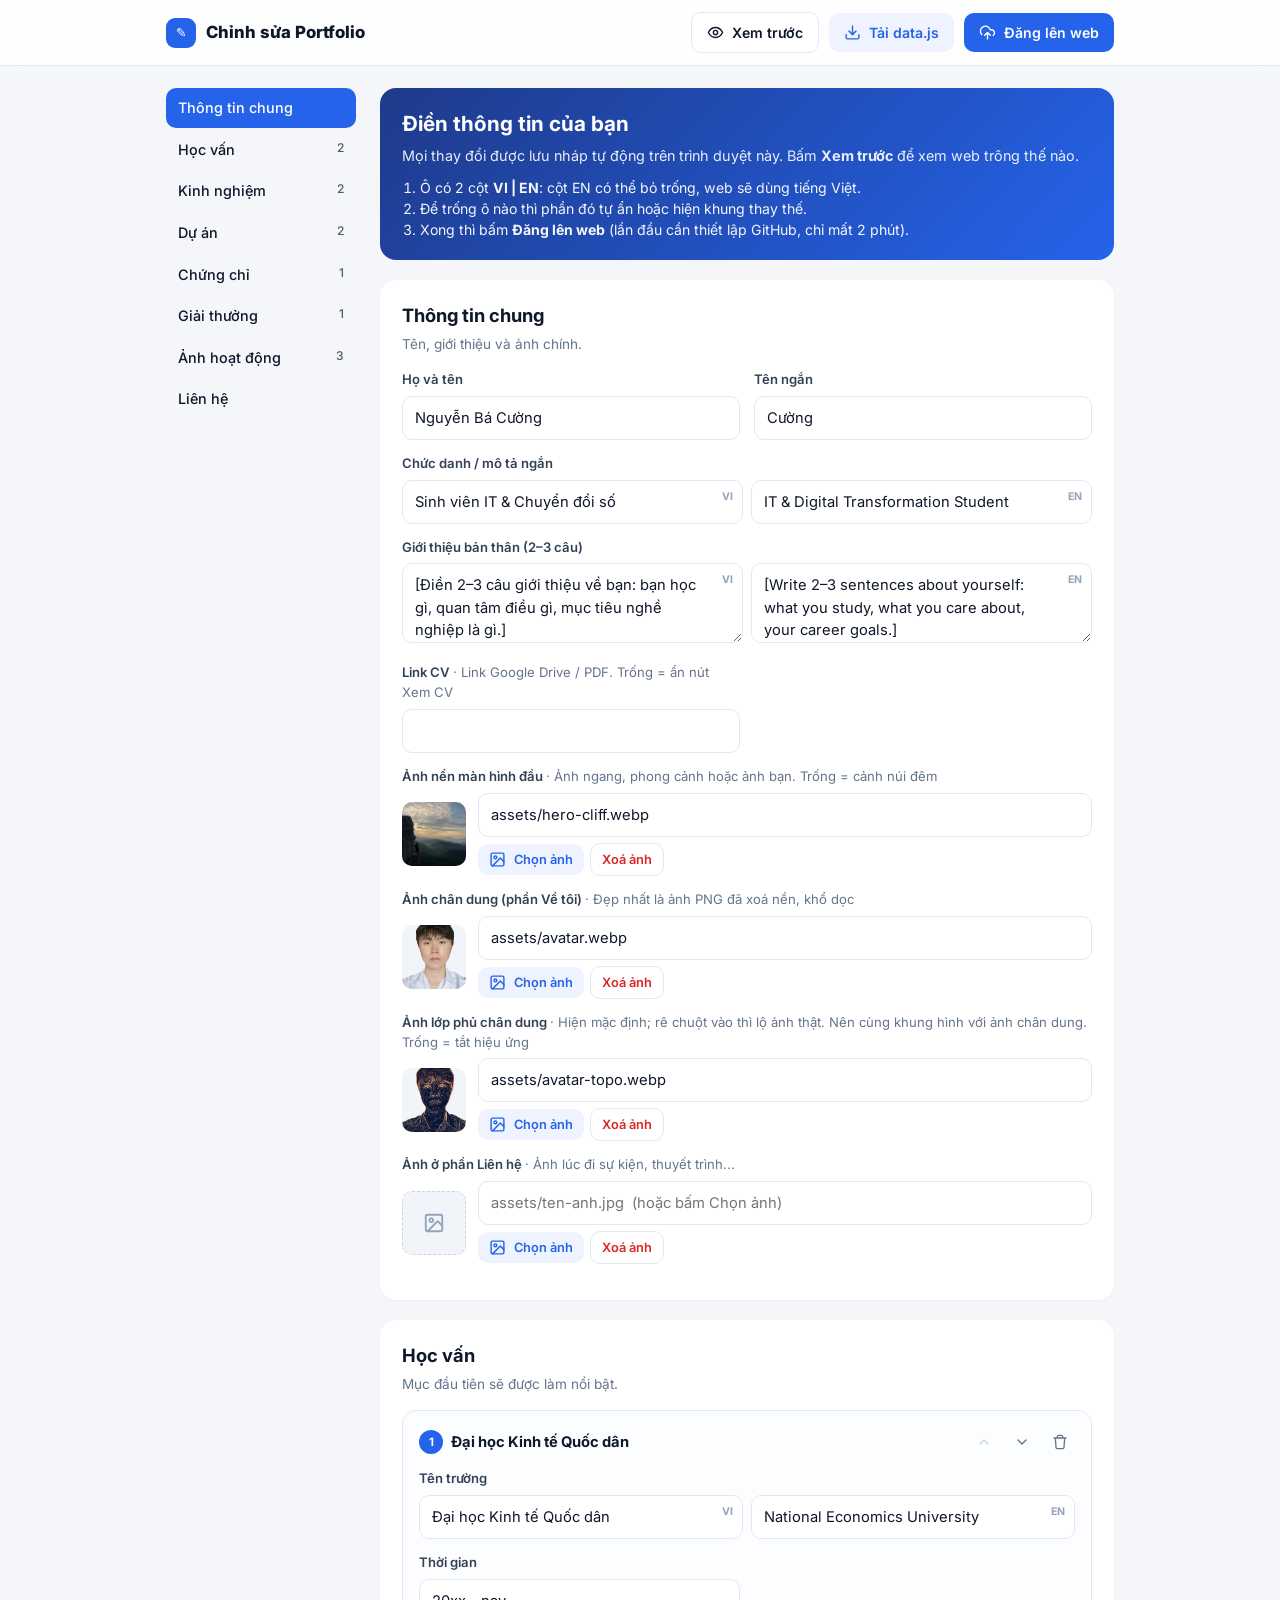
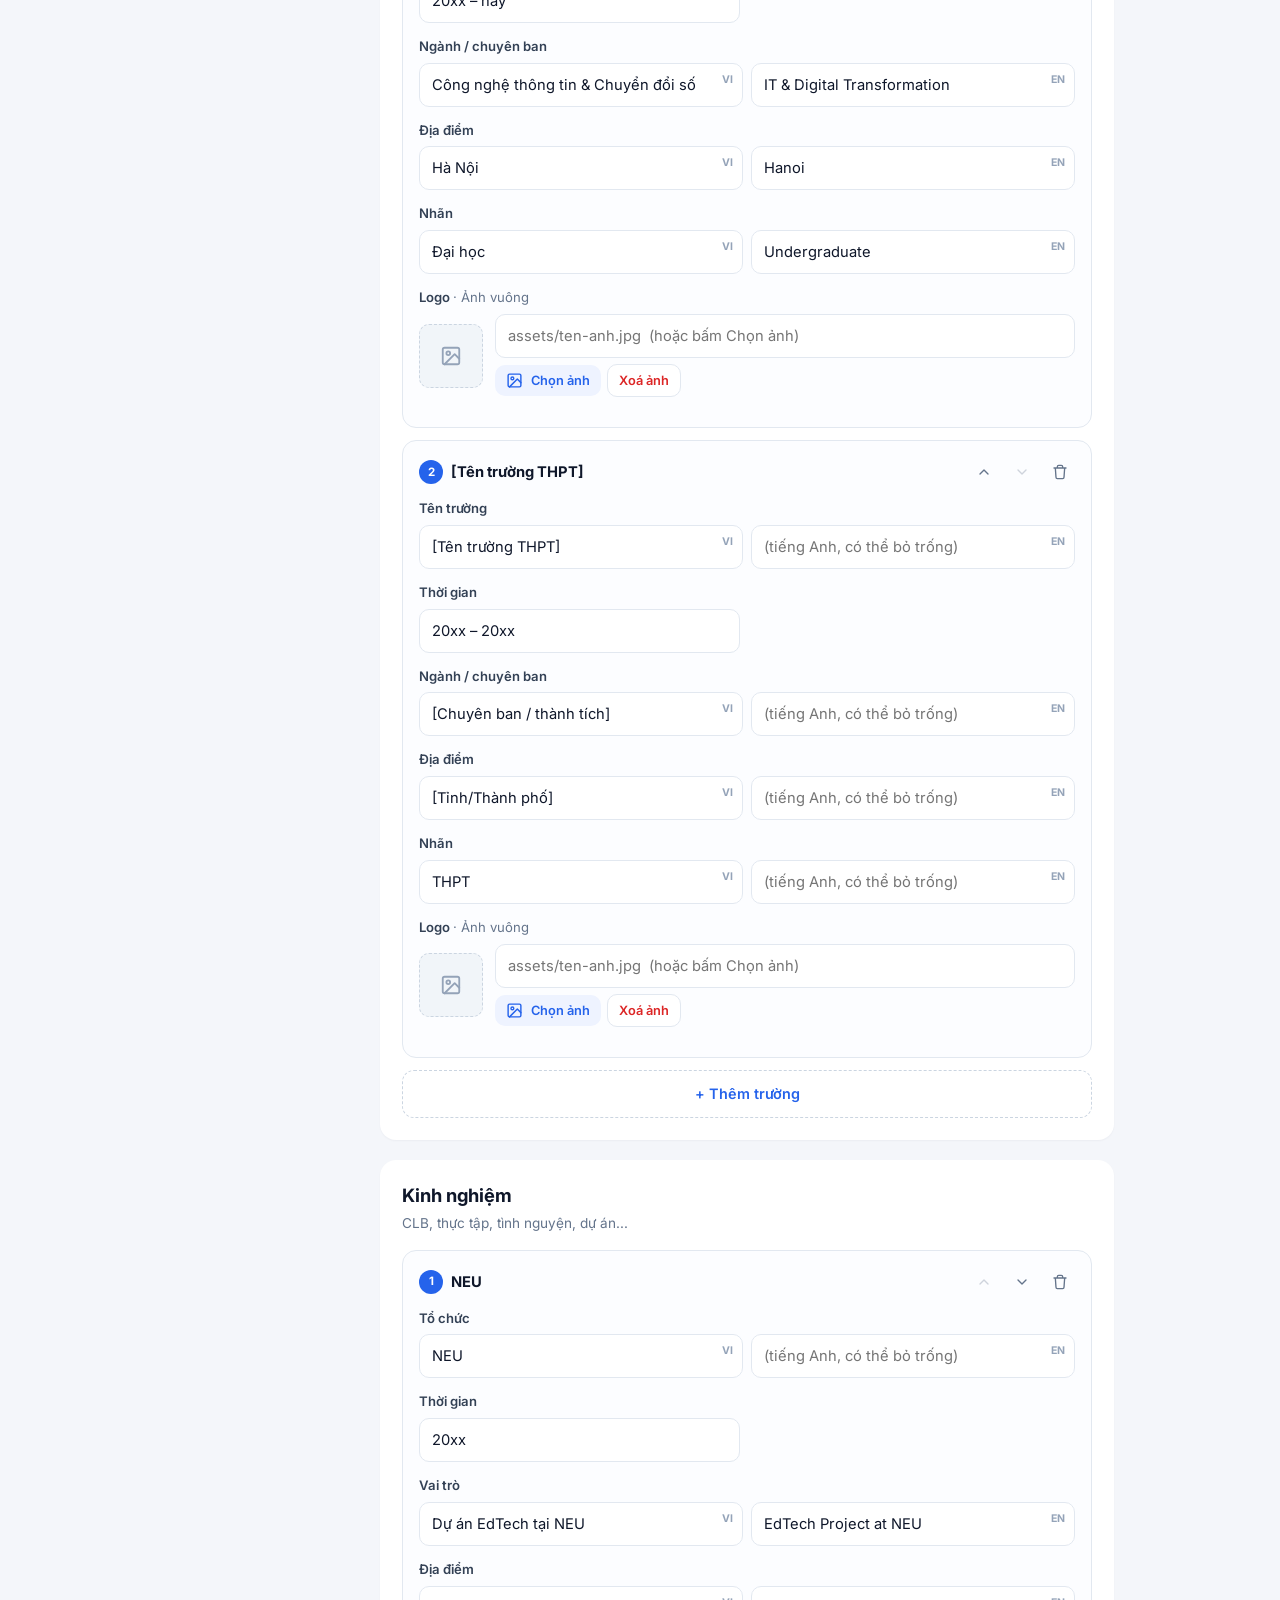
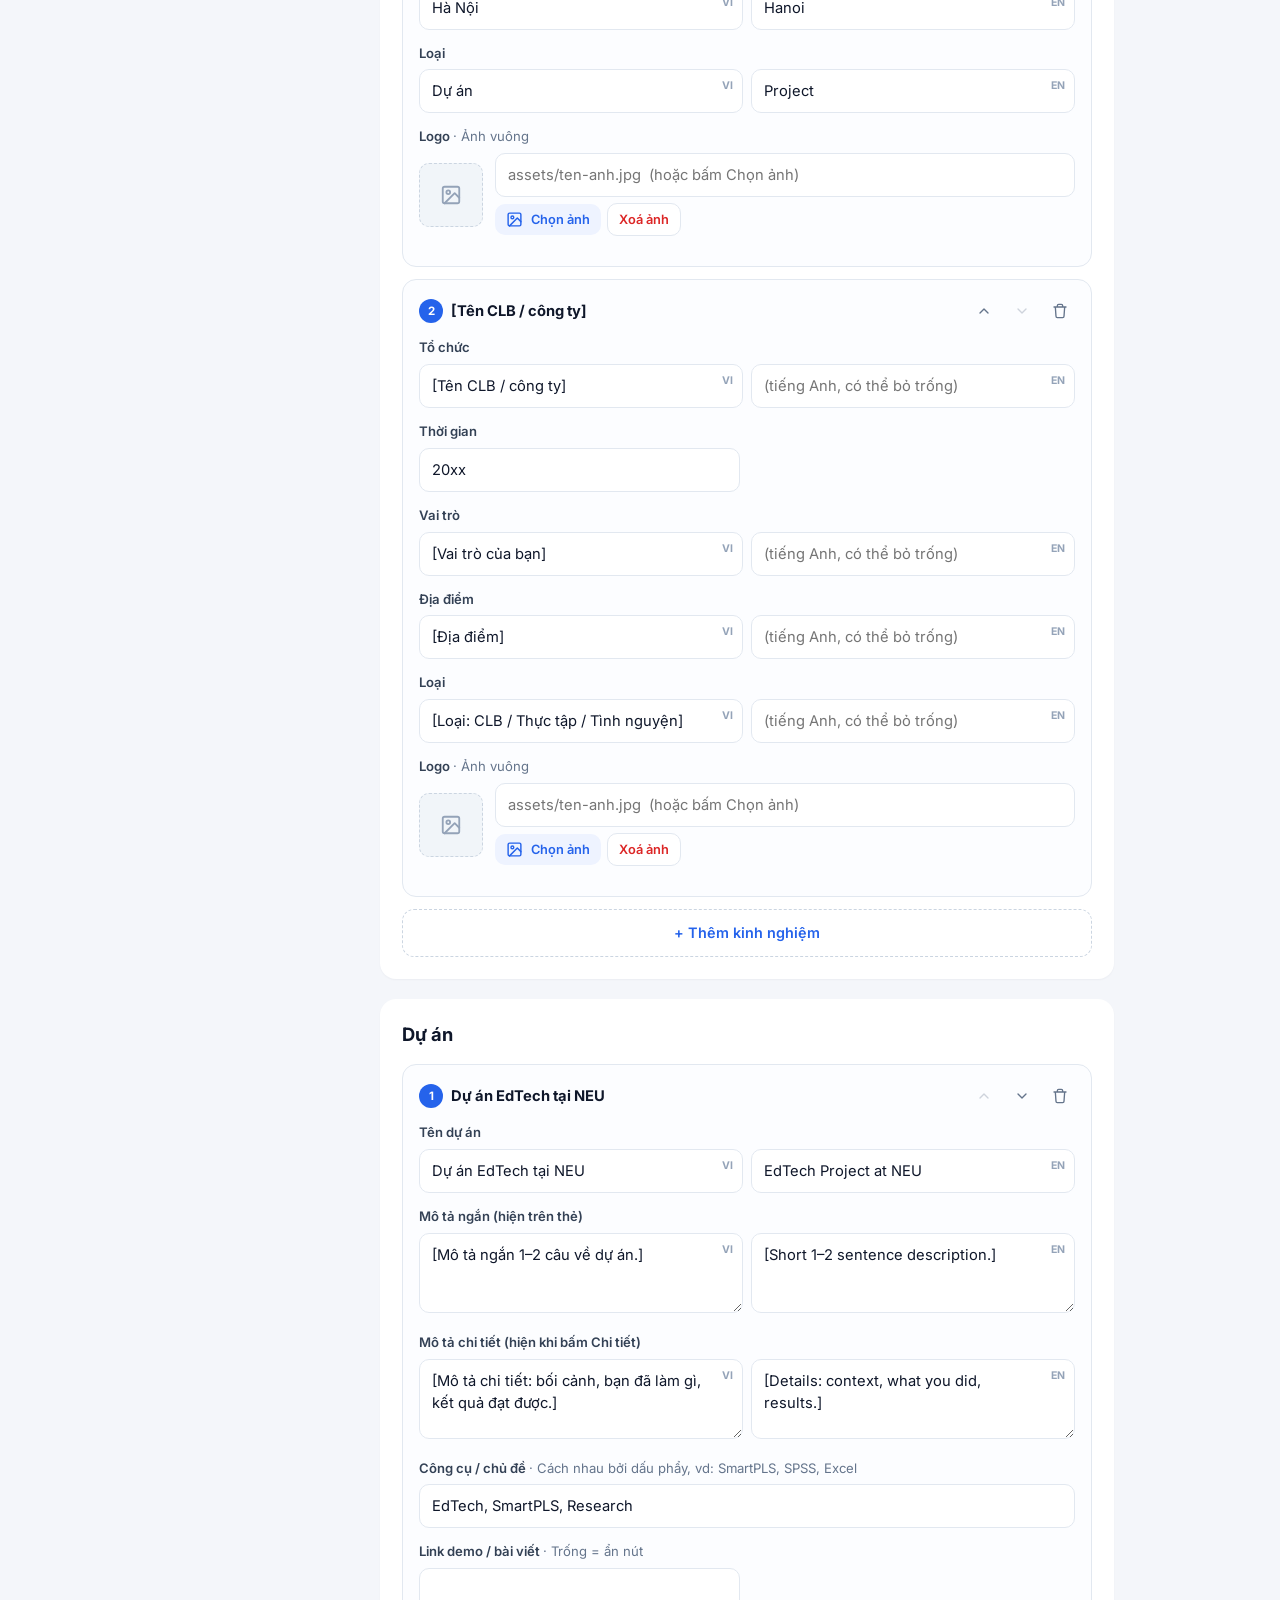
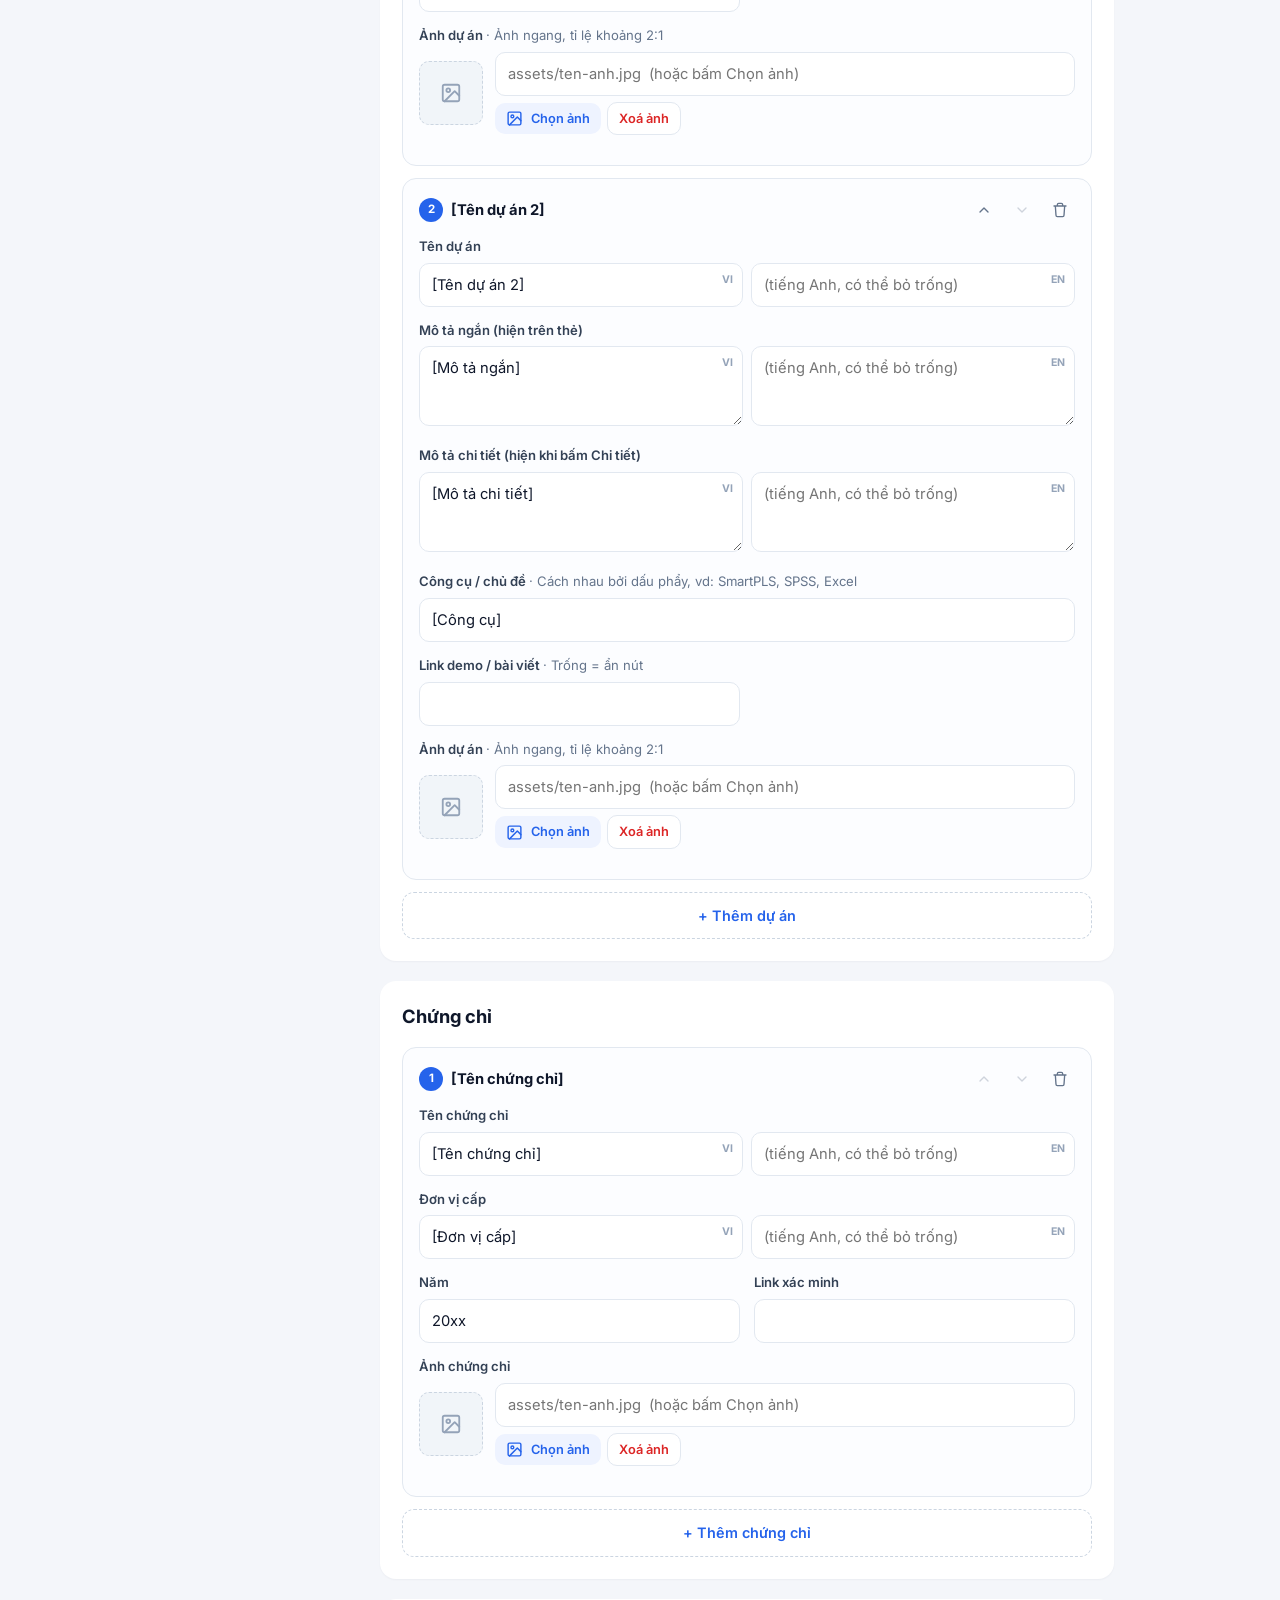
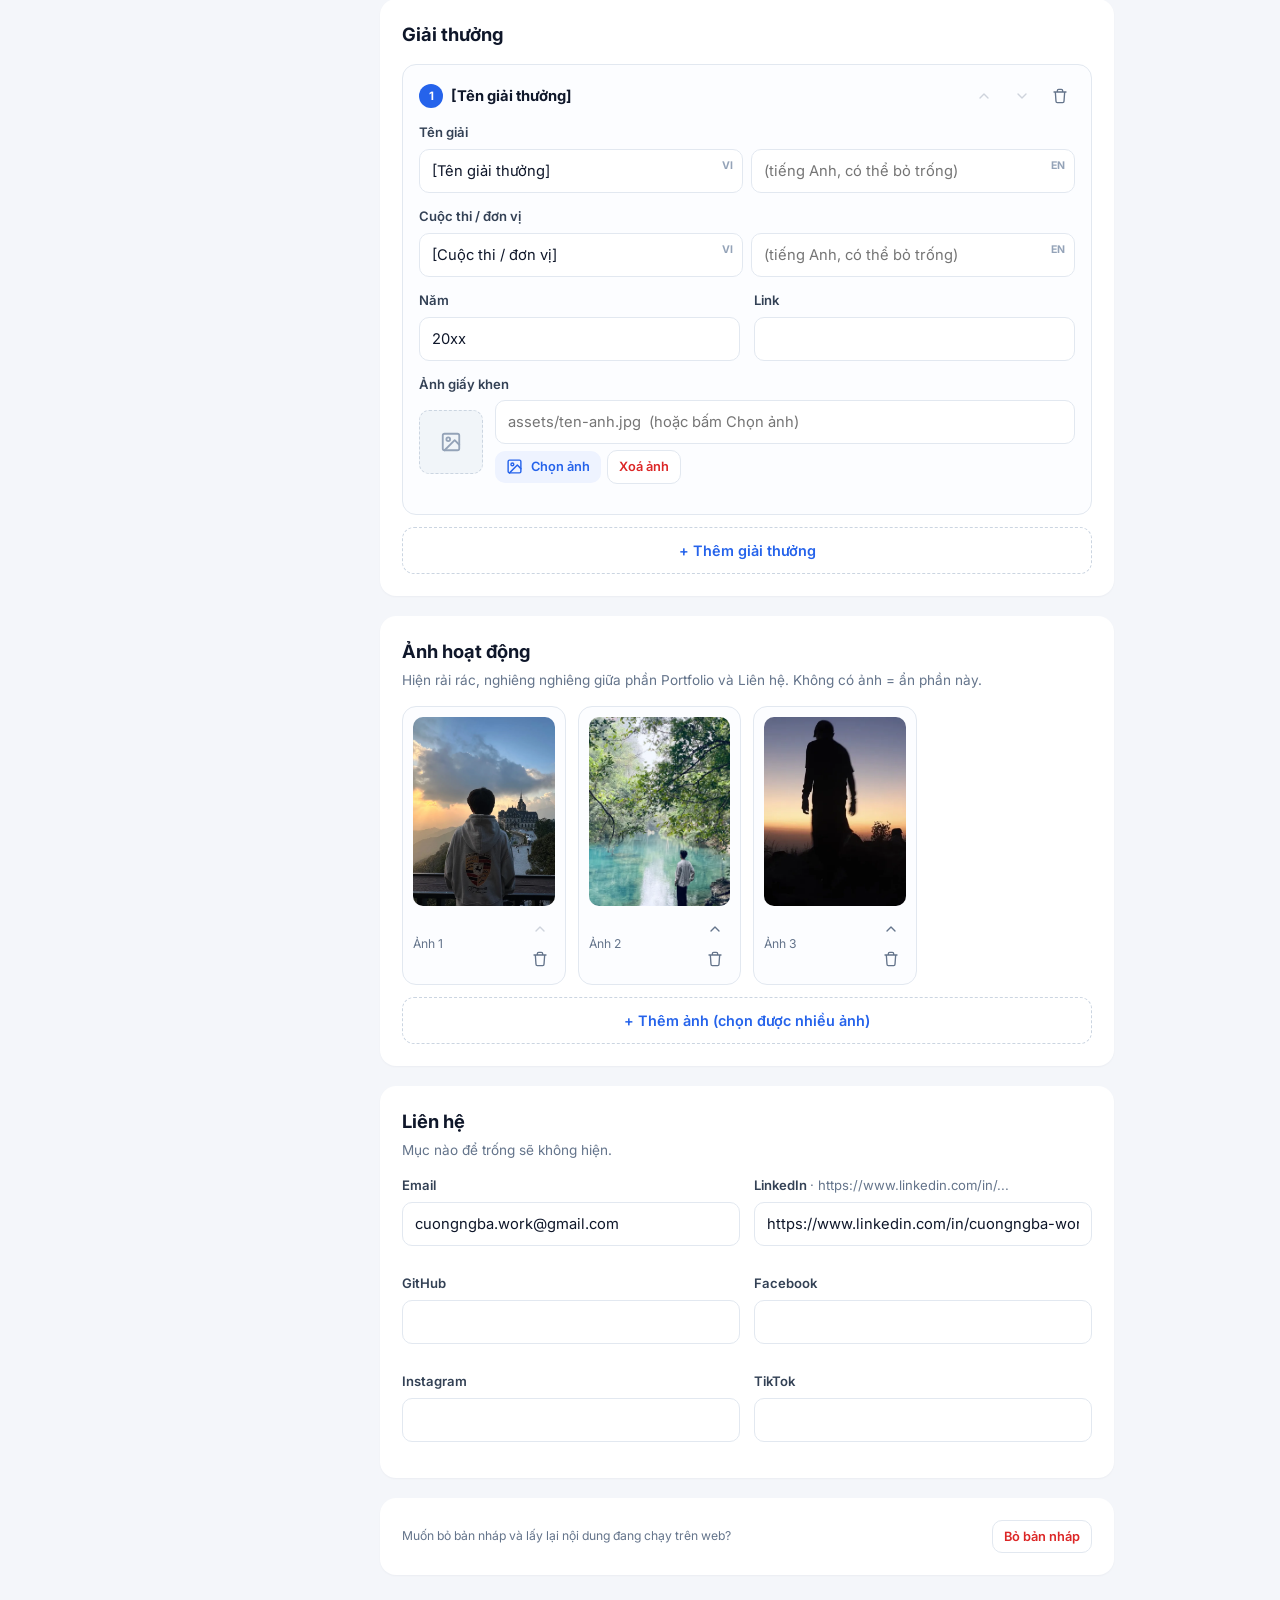
==== commit cca2cda6: "Golden-hour theme: personal photos, topo portrait reveal, altitude meter, sunrise Co-Authored-By: Cl" ====
--- a/admin.html
+++ b/admin.html
@@ -235,6 +235,7 @@
         ["cvLink", "Link CV", "url", "Link Google Drive / PDF. Trống = ẩn nút Xem CV"],
         ["heroImage", "Ảnh nền màn hình đầu", "image", "Ảnh ngang, phong cảnh hoặc ảnh bạn. Trống = cảnh núi đêm"],
         ["avatar", "Ảnh chân dung (phần Về tôi)", "image", "Đẹp nhất là ảnh PNG đã xoá nền, khổ dọc"],
+        ["avatarAlt", "Ảnh lớp phủ chân dung", "image", "Hiện mặc định; rê chuột vào thì lộ ảnh thật. Nên cùng khung hình với ảnh chân dung. Trống = tắt hiệu ứng"],
         ["contactPhoto", "Ảnh ở phần Liên hệ", "image", "Ảnh lúc đi sự kiện, thuyết trình..."]
       ]},
       { id: "education", title: "Học vấn", desc: "Mục đầu tiên sẽ được làm nổi bật.", list: true, label: "trường", fields: [
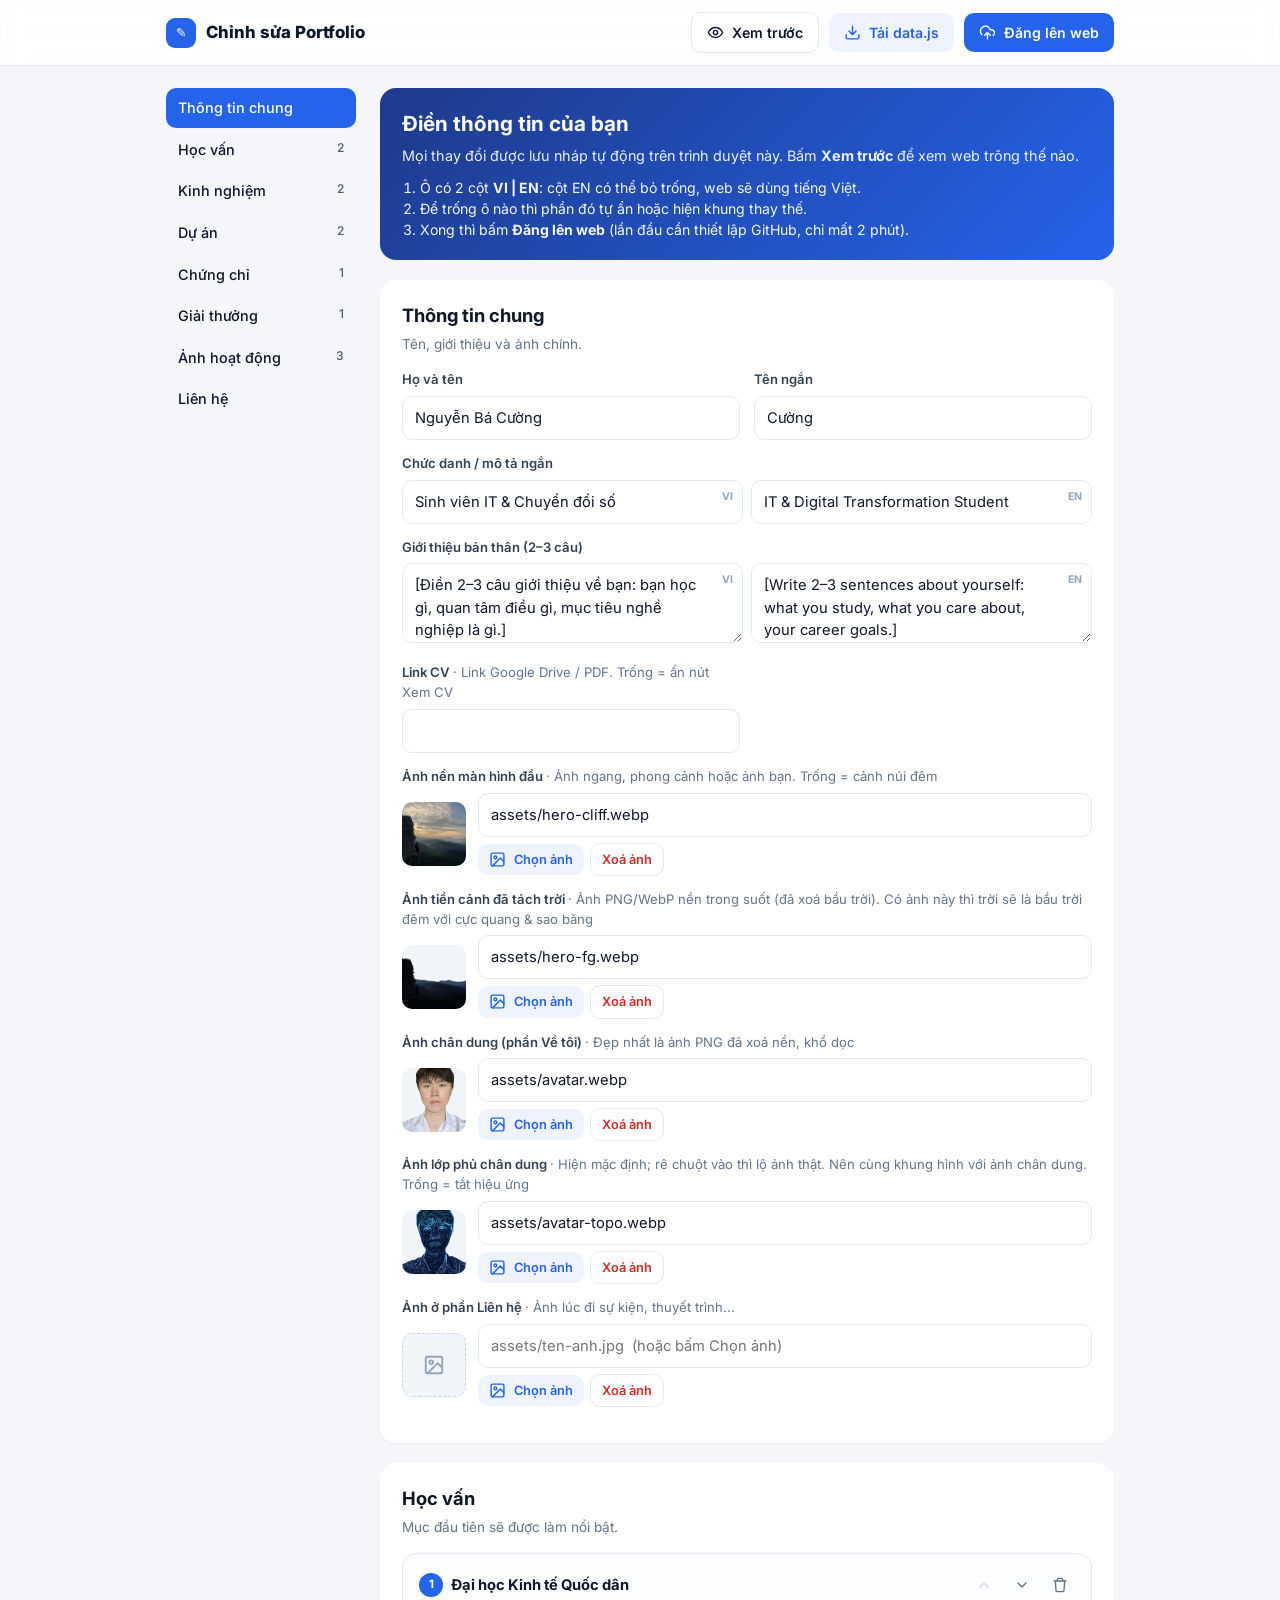
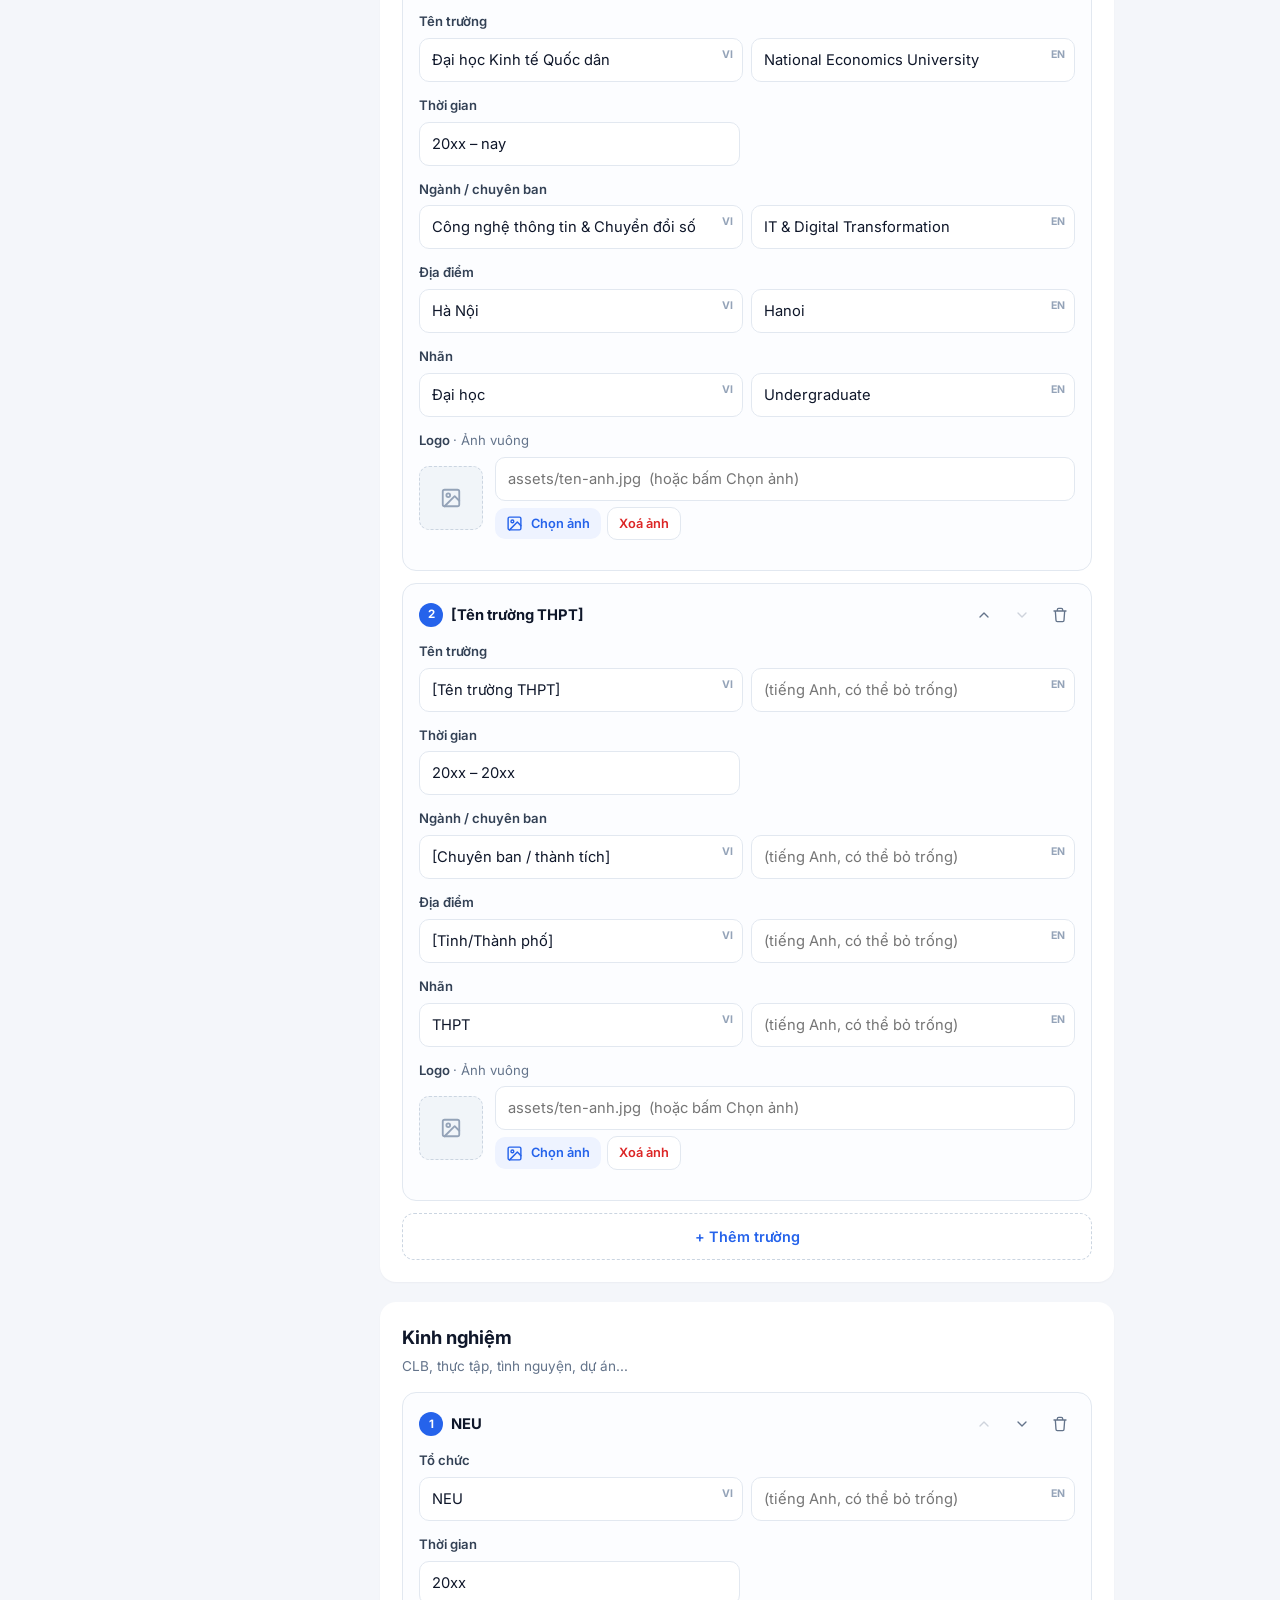
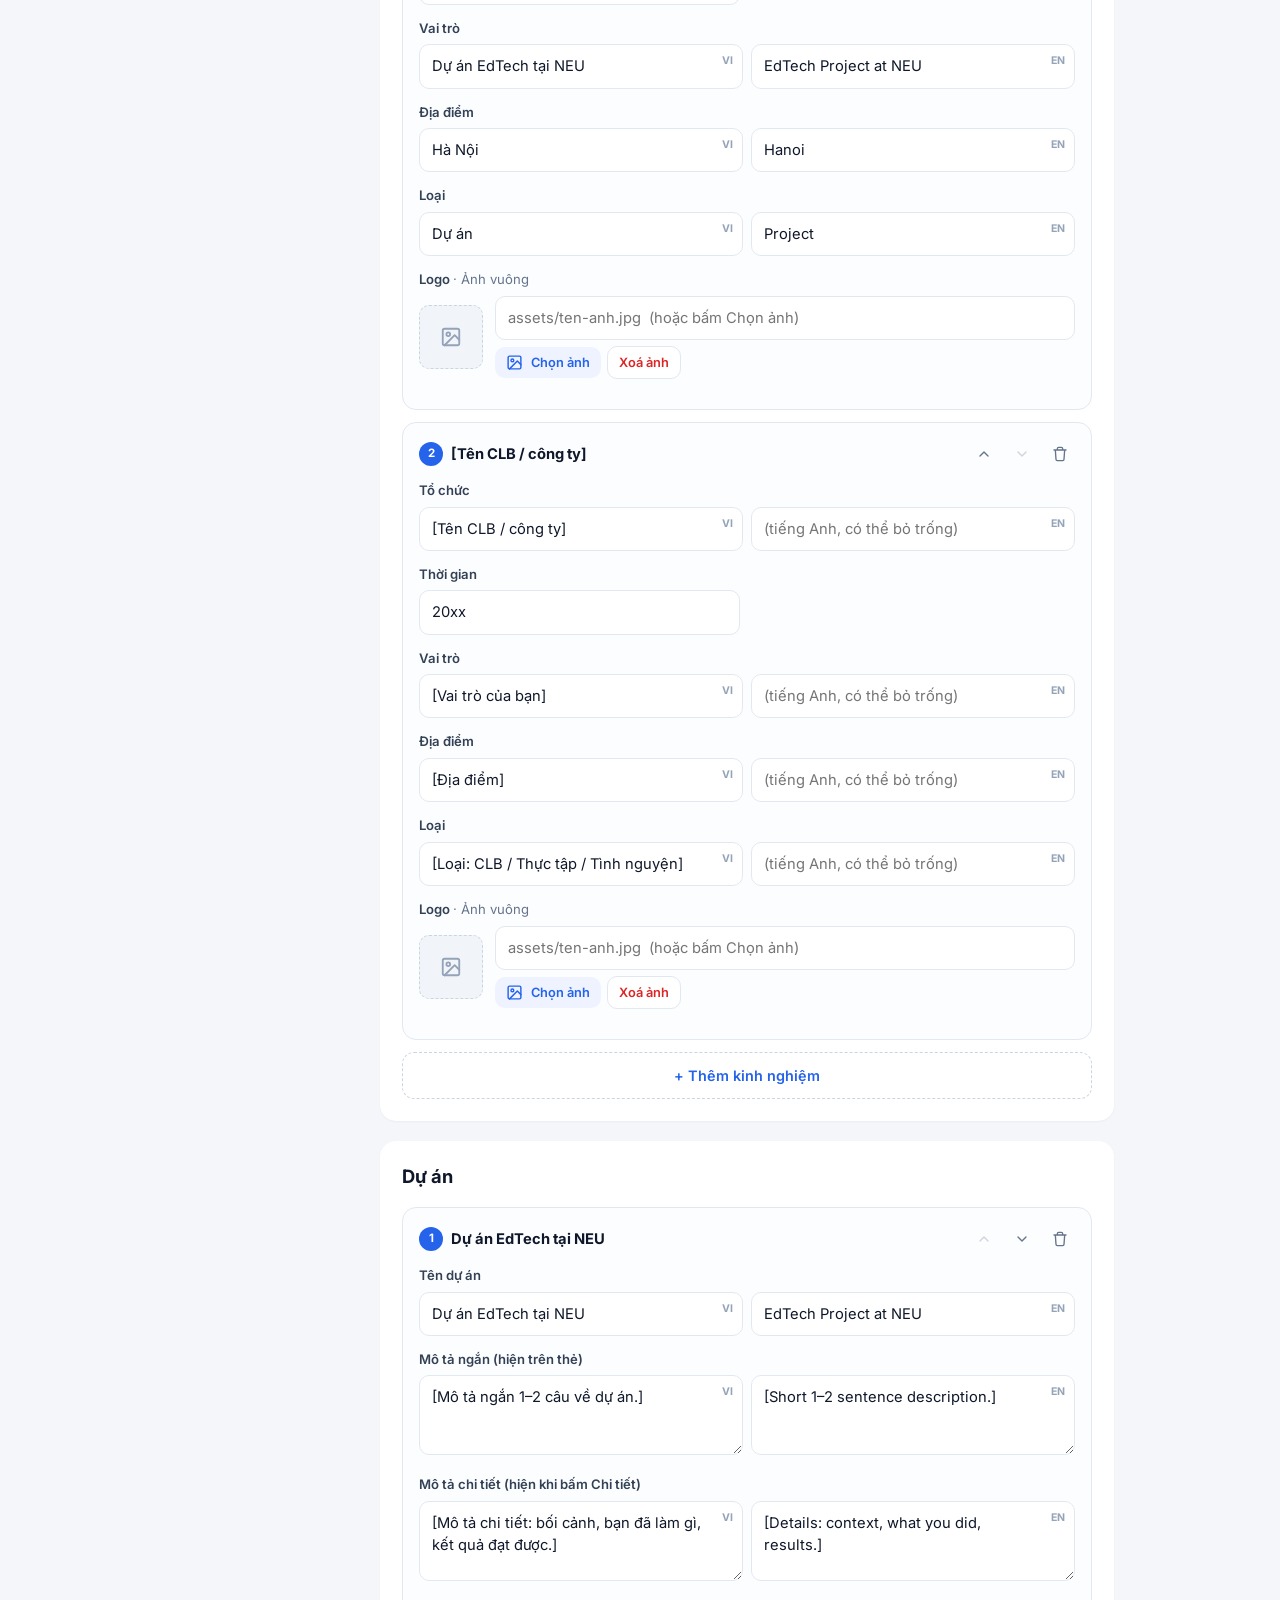
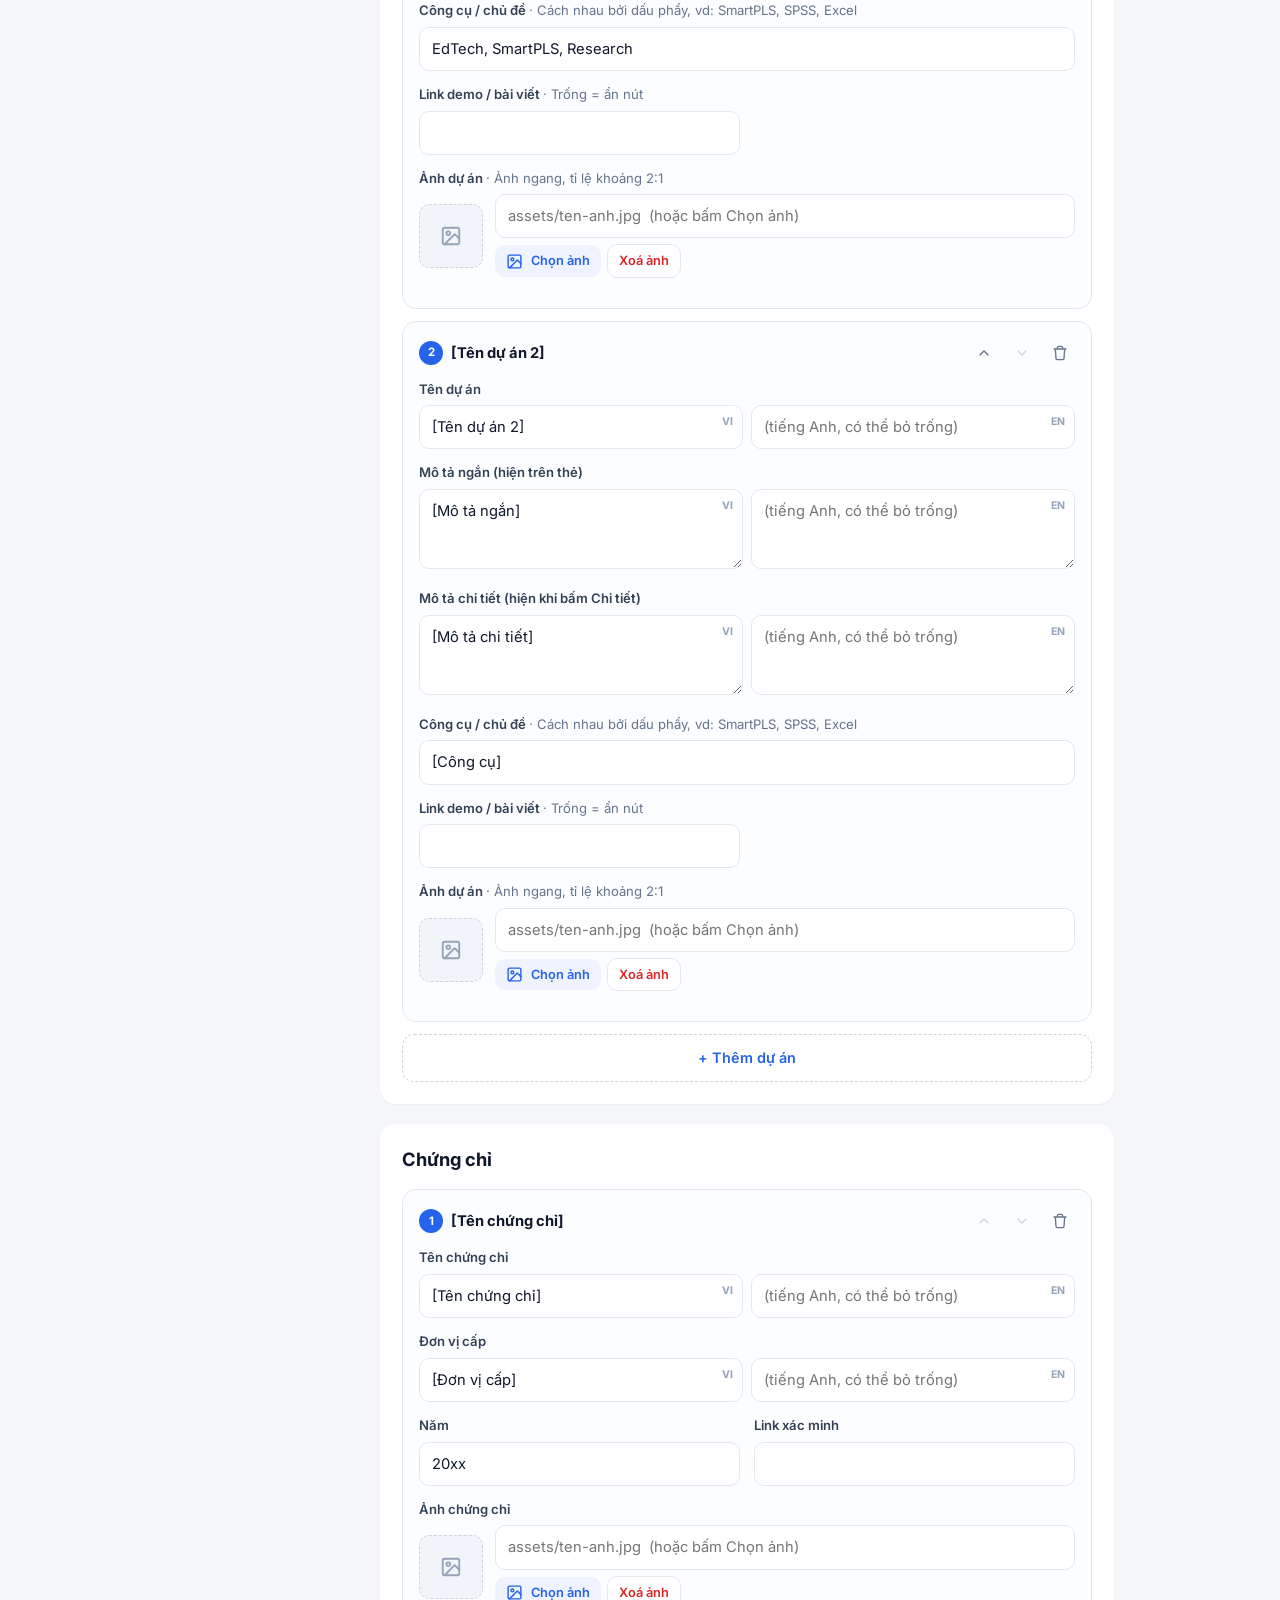
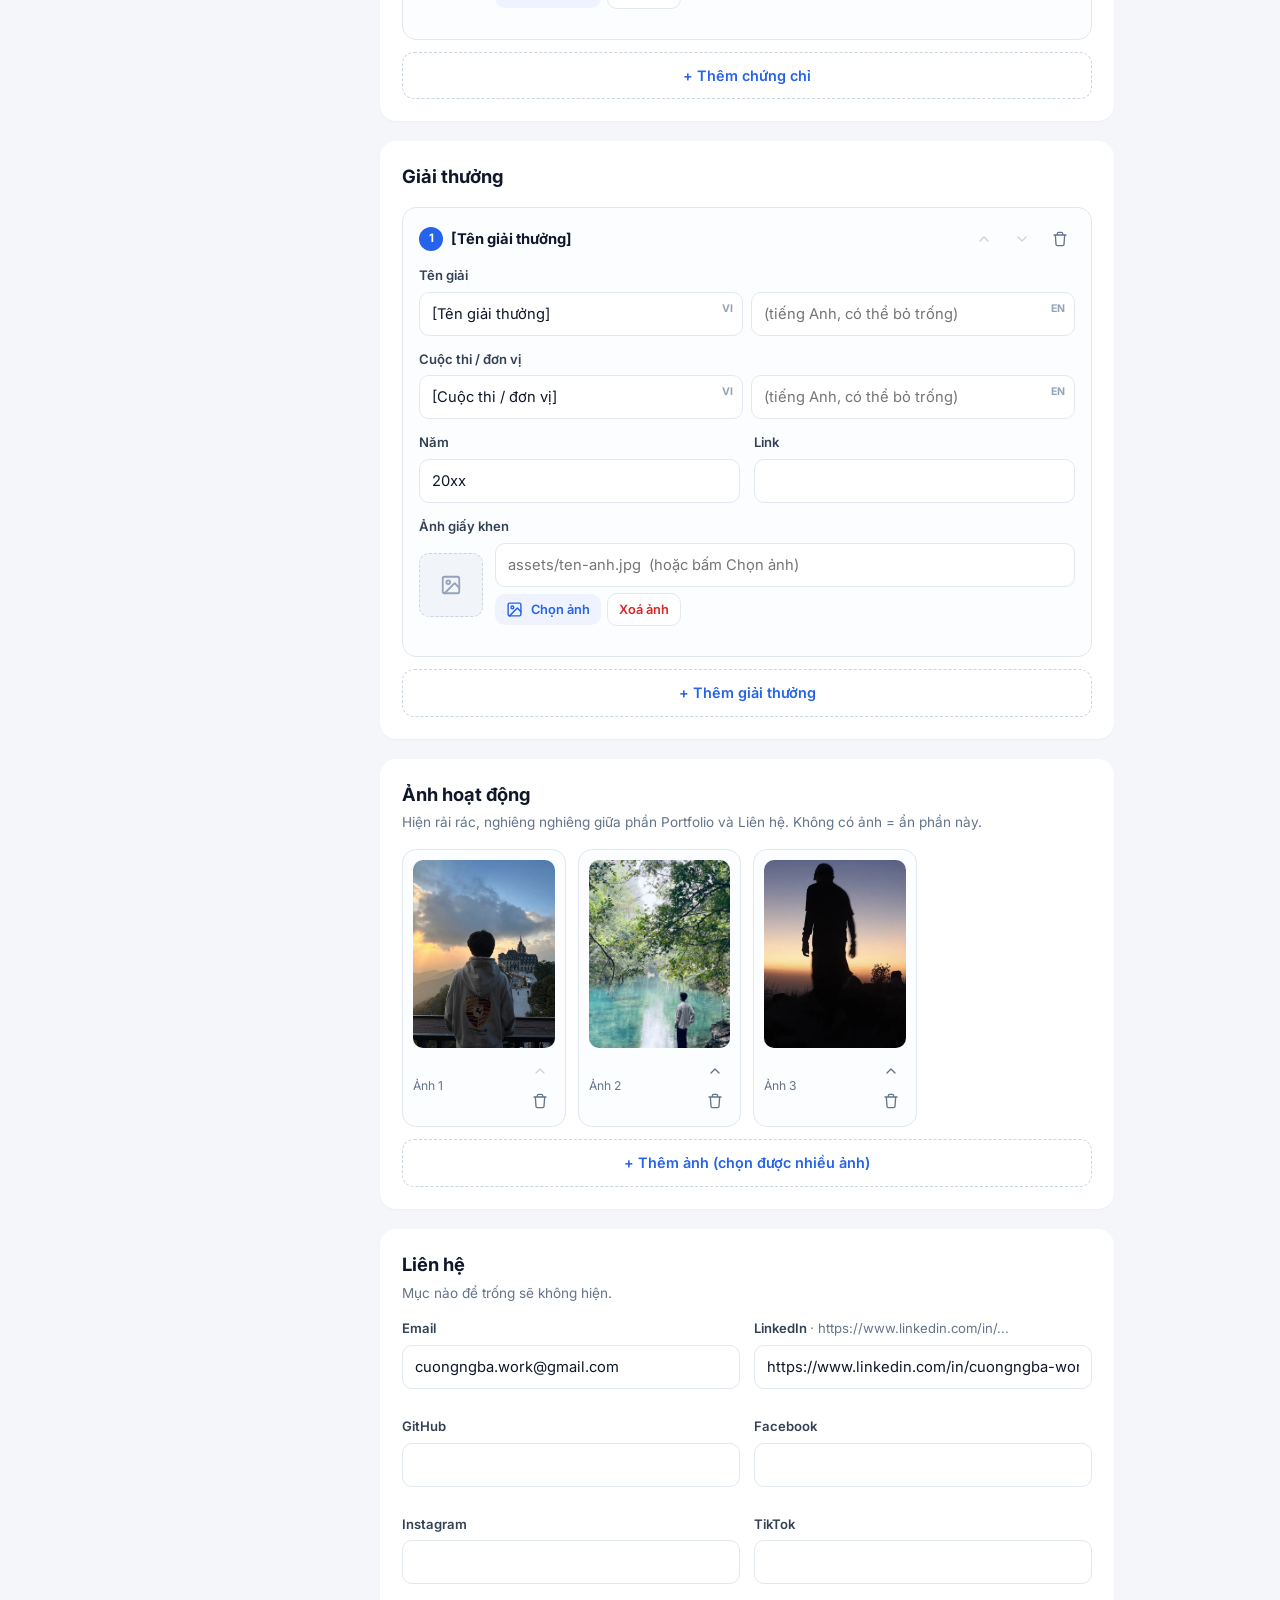
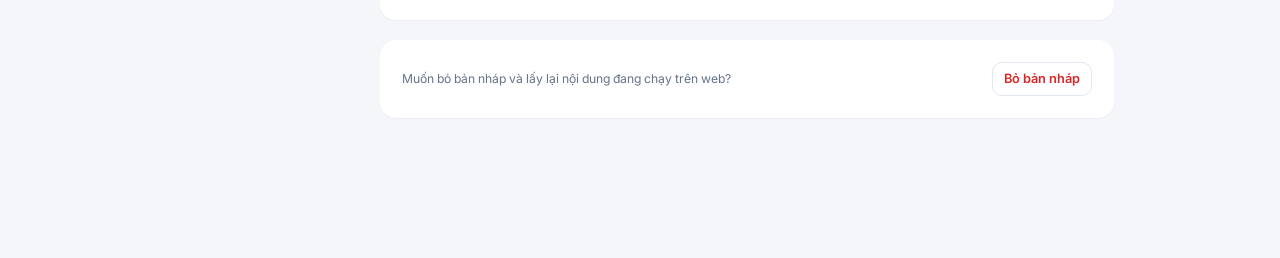
==== commit d7e1087e: "Navy theme: night-sky hero with aurora and meteors, black shiba nav buddy, moonrise Co-Authored-By: " ====
--- a/admin.html
+++ b/admin.html
@@ -234,6 +234,7 @@
         ["about", "Giới thiệu bản thân (2–3 câu)", "biarea"],
         ["cvLink", "Link CV", "url", "Link Google Drive / PDF. Trống = ẩn nút Xem CV"],
         ["heroImage", "Ảnh nền màn hình đầu", "image", "Ảnh ngang, phong cảnh hoặc ảnh bạn. Trống = cảnh núi đêm"],
+        ["heroForeground", "Ảnh tiền cảnh đã tách trời", "image", "Ảnh PNG/WebP nền trong suốt (đã xoá bầu trời). Có ảnh này thì trời sẽ là bầu trời đêm với cực quang & sao băng"],
         ["avatar", "Ảnh chân dung (phần Về tôi)", "image", "Đẹp nhất là ảnh PNG đã xoá nền, khổ dọc"],
         ["avatarAlt", "Ảnh lớp phủ chân dung", "image", "Hiện mặc định; rê chuột vào thì lộ ảnh thật. Nên cùng khung hình với ảnh chân dung. Trống = tắt hiệu ứng"],
         ["contactPhoto", "Ảnh ở phần Liên hệ", "image", "Ảnh lúc đi sự kiện, thuyết trình..."]
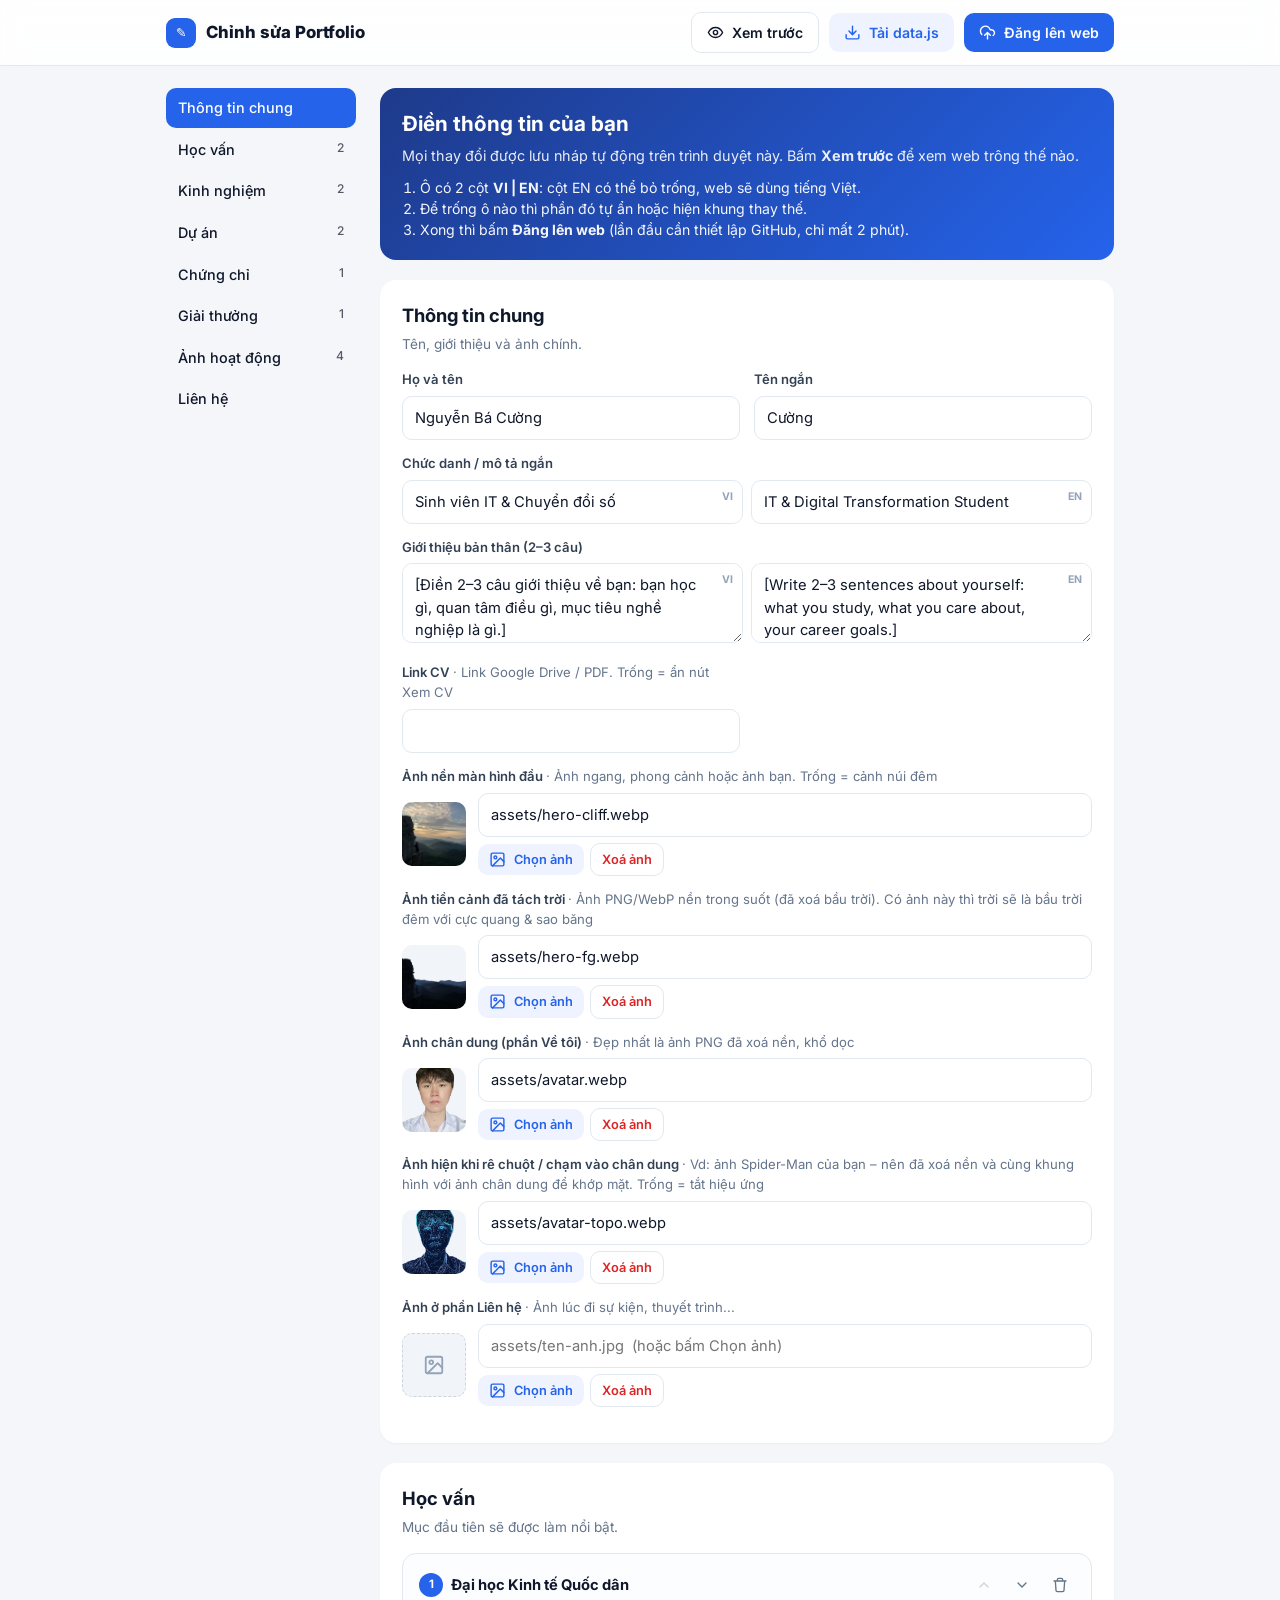
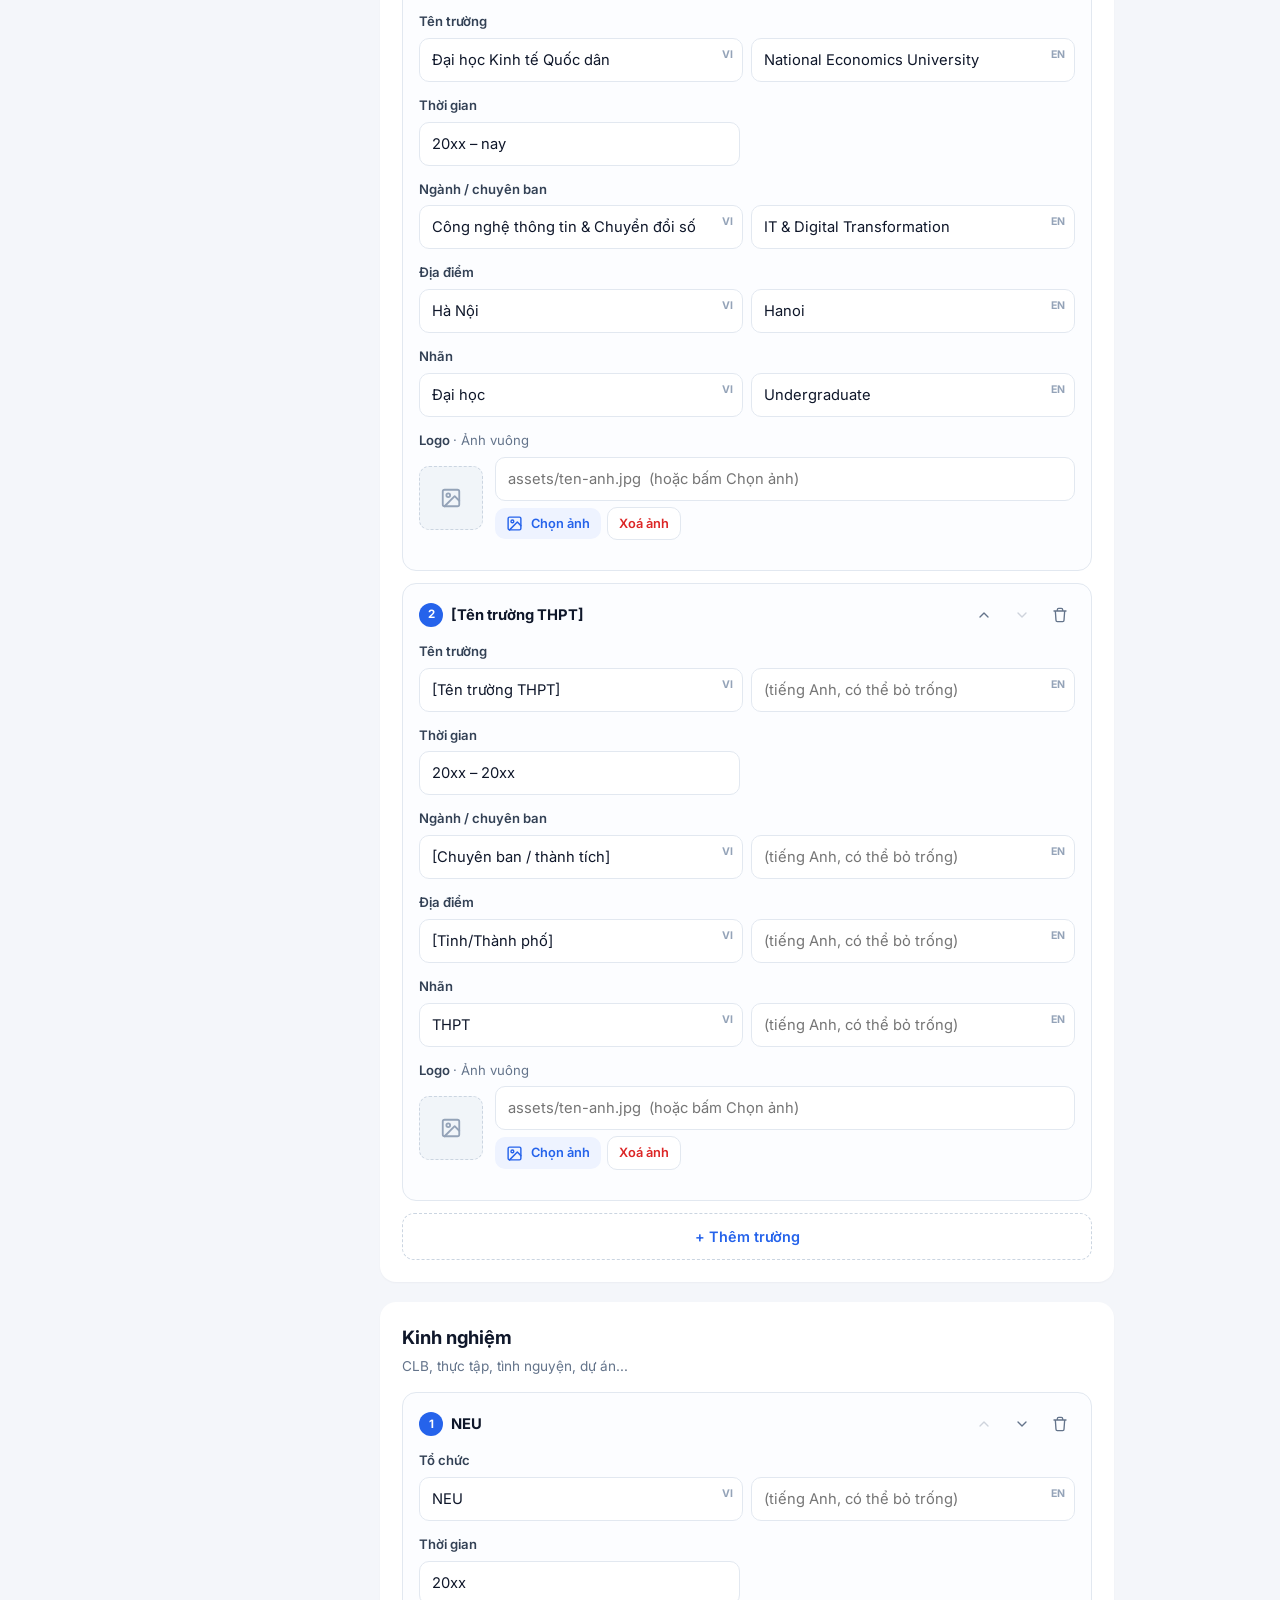
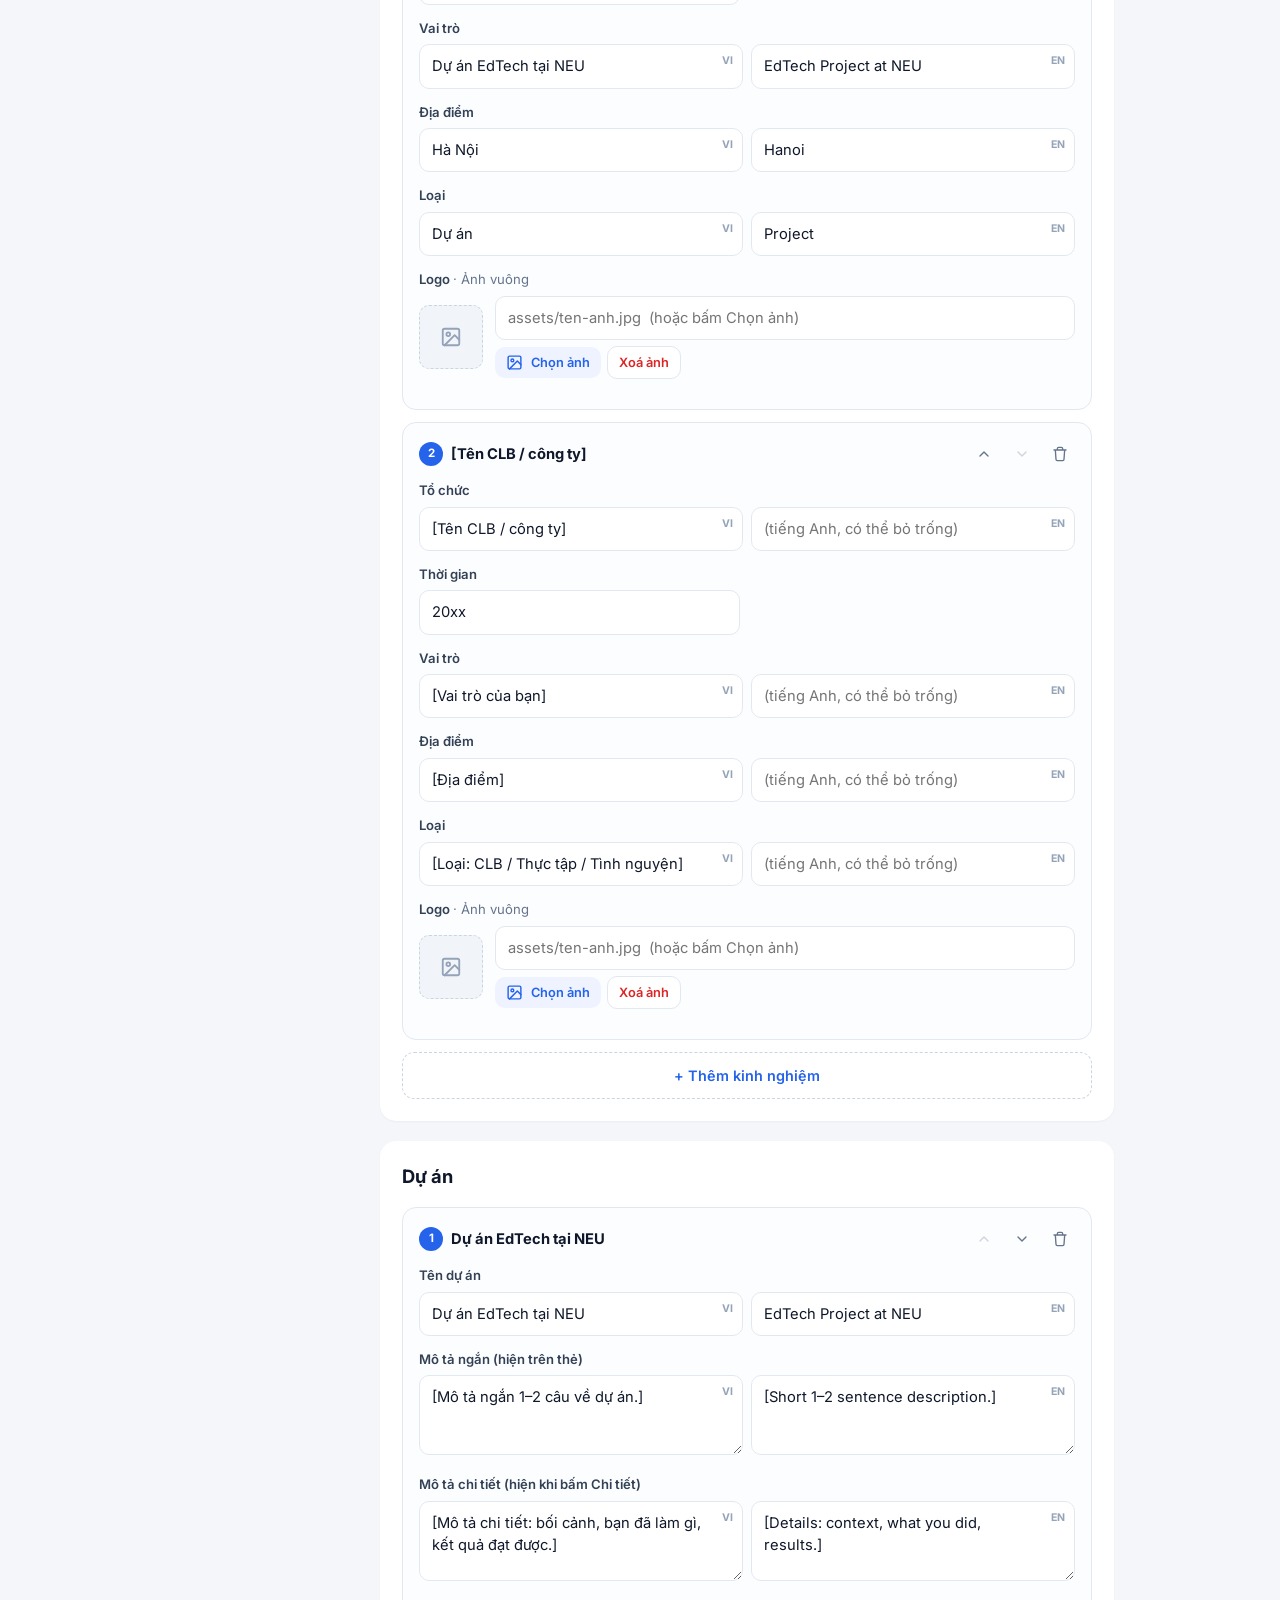
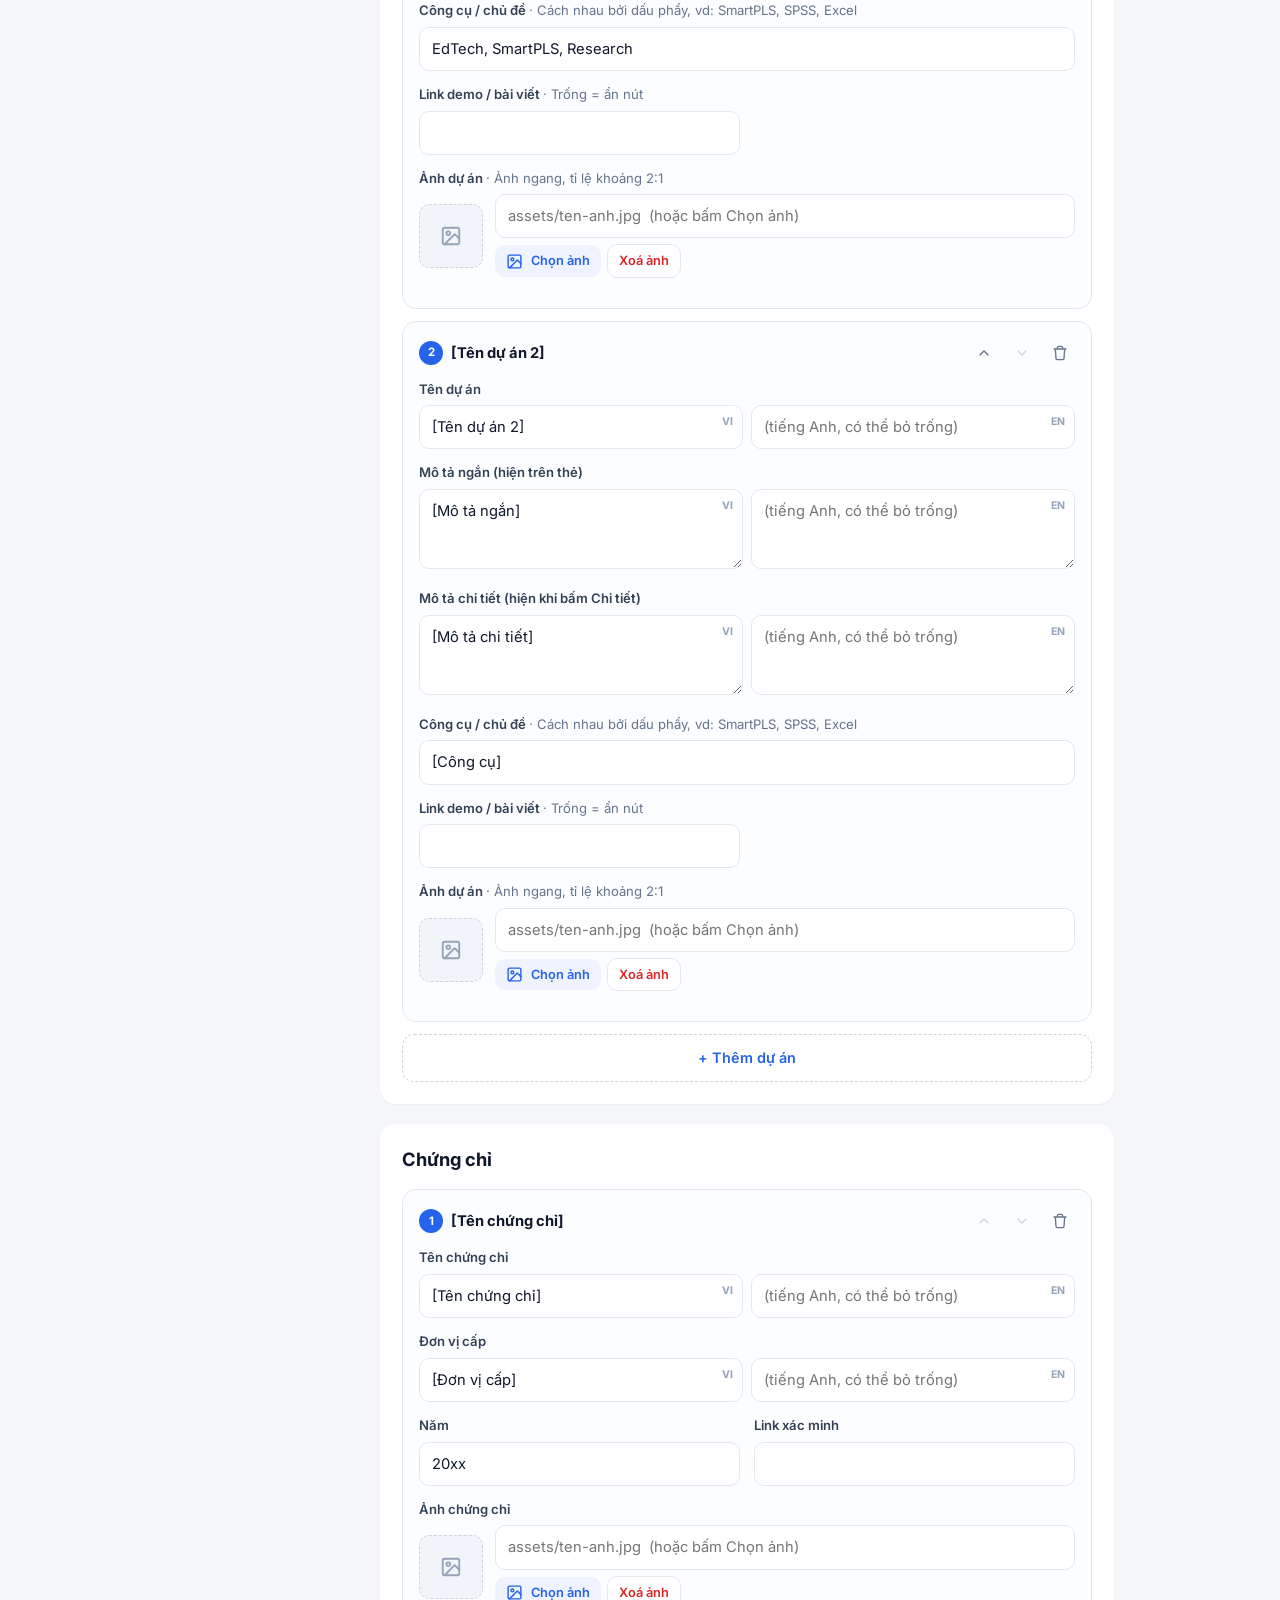
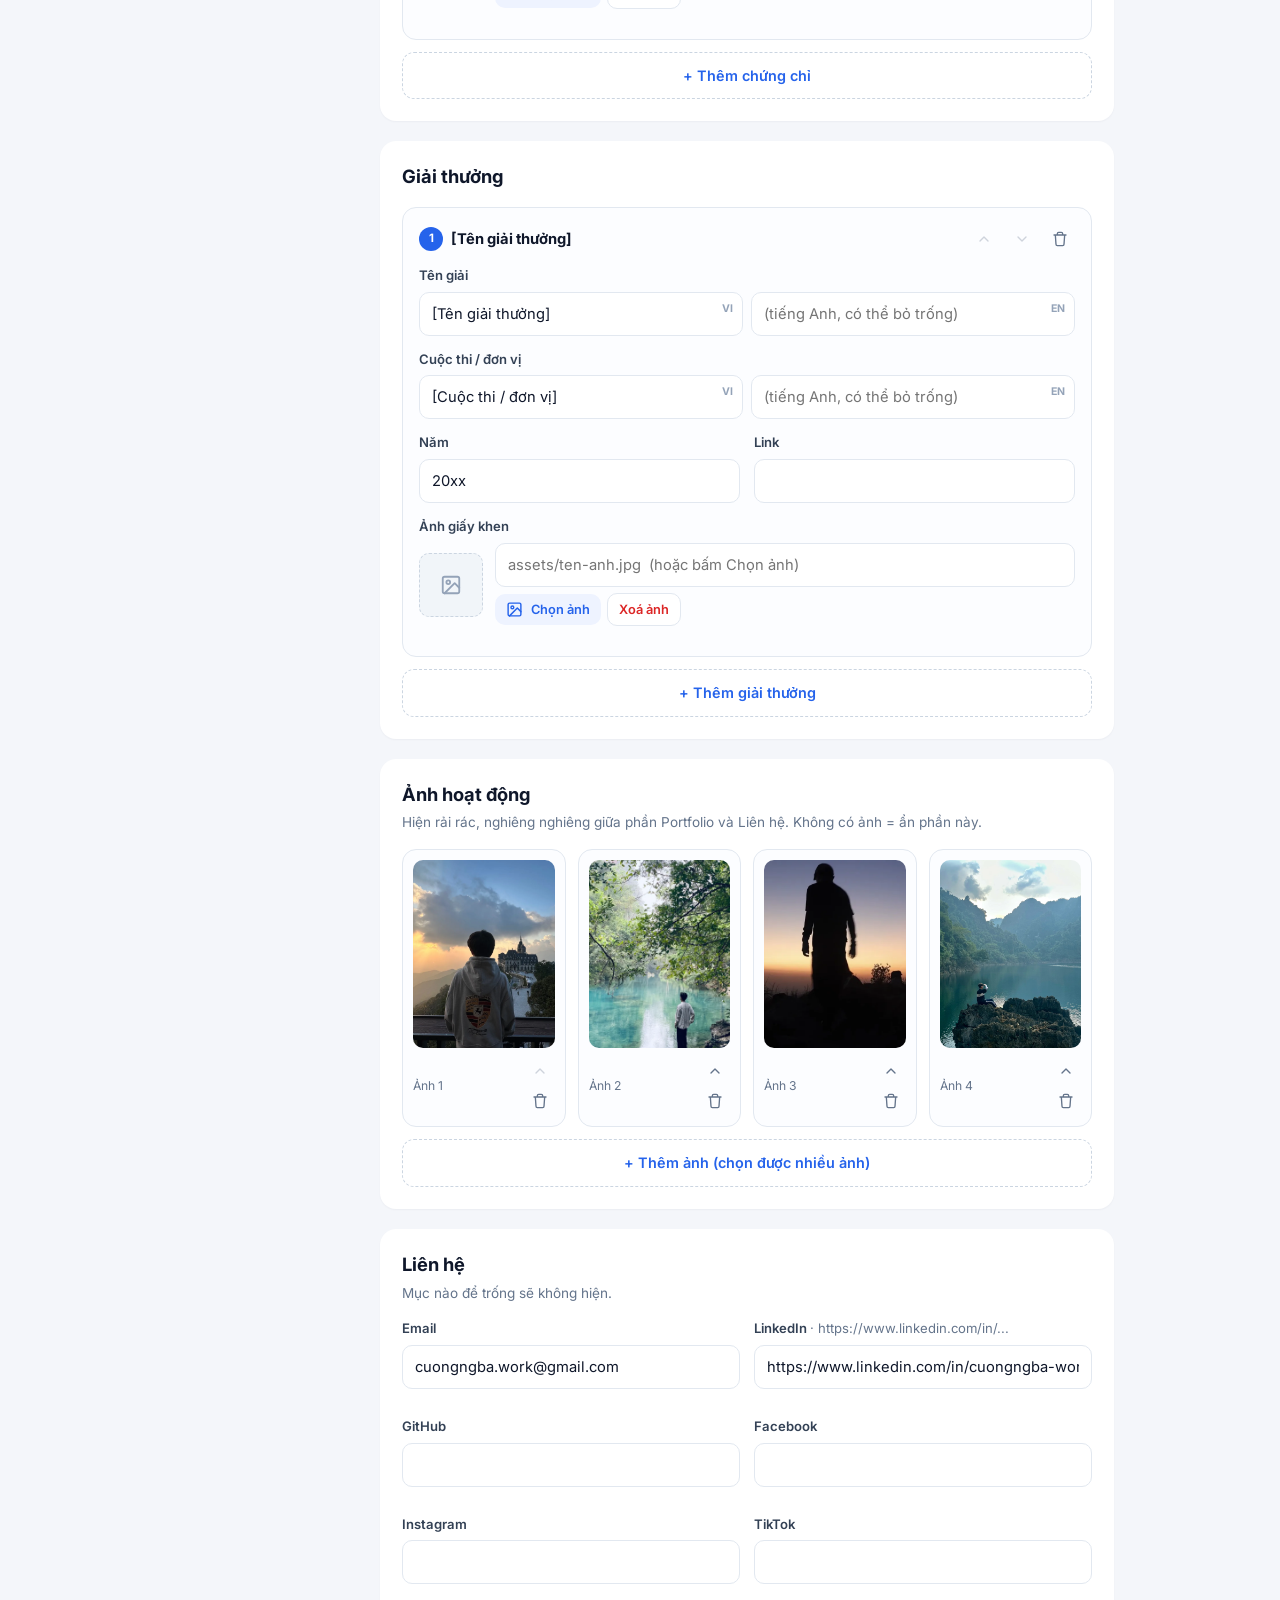
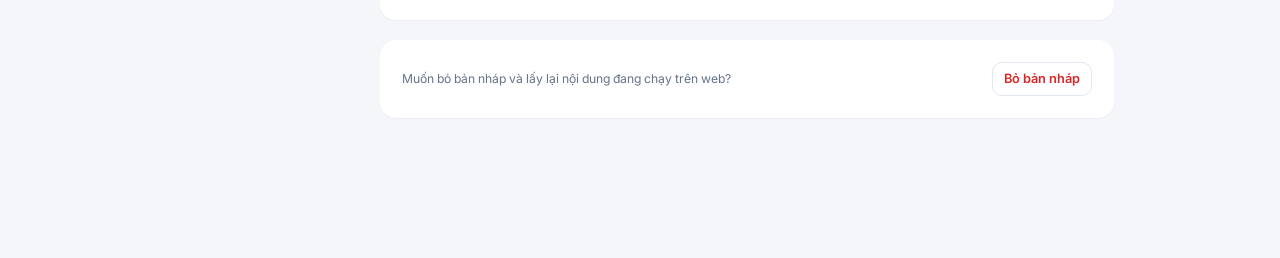
==== commit c8a7a6ab: "Brighter hiker in hero, portrait shows real face by default and reveals alt on hover, add lake photo" ====
--- a/admin.html
+++ b/admin.html
@@ -236,7 +236,7 @@
         ["heroImage", "Ảnh nền màn hình đầu", "image", "Ảnh ngang, phong cảnh hoặc ảnh bạn. Trống = cảnh núi đêm"],
         ["heroForeground", "Ảnh tiền cảnh đã tách trời", "image", "Ảnh PNG/WebP nền trong suốt (đã xoá bầu trời). Có ảnh này thì trời sẽ là bầu trời đêm với cực quang & sao băng"],
         ["avatar", "Ảnh chân dung (phần Về tôi)", "image", "Đẹp nhất là ảnh PNG đã xoá nền, khổ dọc"],
-        ["avatarAlt", "Ảnh lớp phủ chân dung", "image", "Hiện mặc định; rê chuột vào thì lộ ảnh thật. Nên cùng khung hình với ảnh chân dung. Trống = tắt hiệu ứng"],
+        ["avatarAlt", "Ảnh hiện khi rê chuột / chạm vào chân dung", "image", "Vd: ảnh Spider-Man của bạn – nên đã xoá nền và cùng khung hình với ảnh chân dung để khớp mặt. Trống = tắt hiệu ứng"],
         ["contactPhoto", "Ảnh ở phần Liên hệ", "image", "Ảnh lúc đi sự kiện, thuyết trình..."]
       ]},
       { id: "education", title: "Học vấn", desc: "Mục đầu tiên sẽ được làm nổi bật.", list: true, label: "trường", fields: [
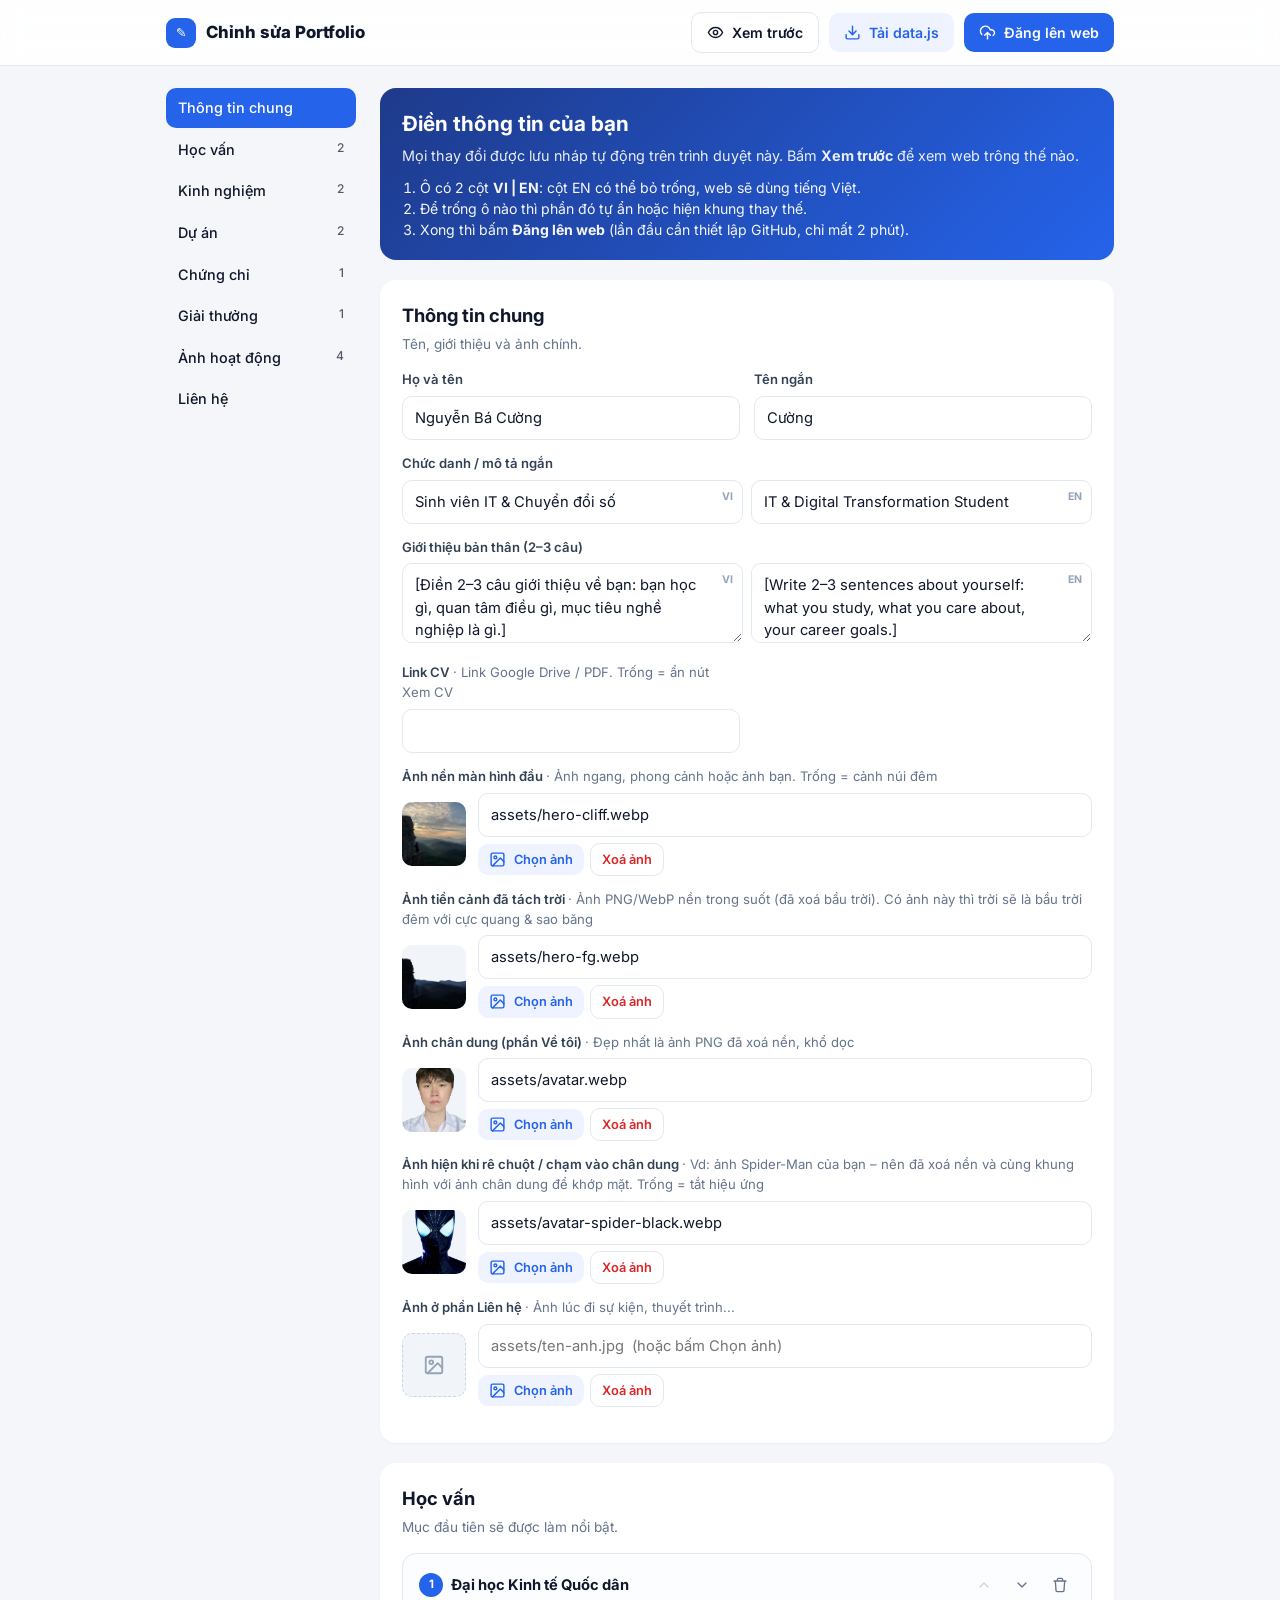
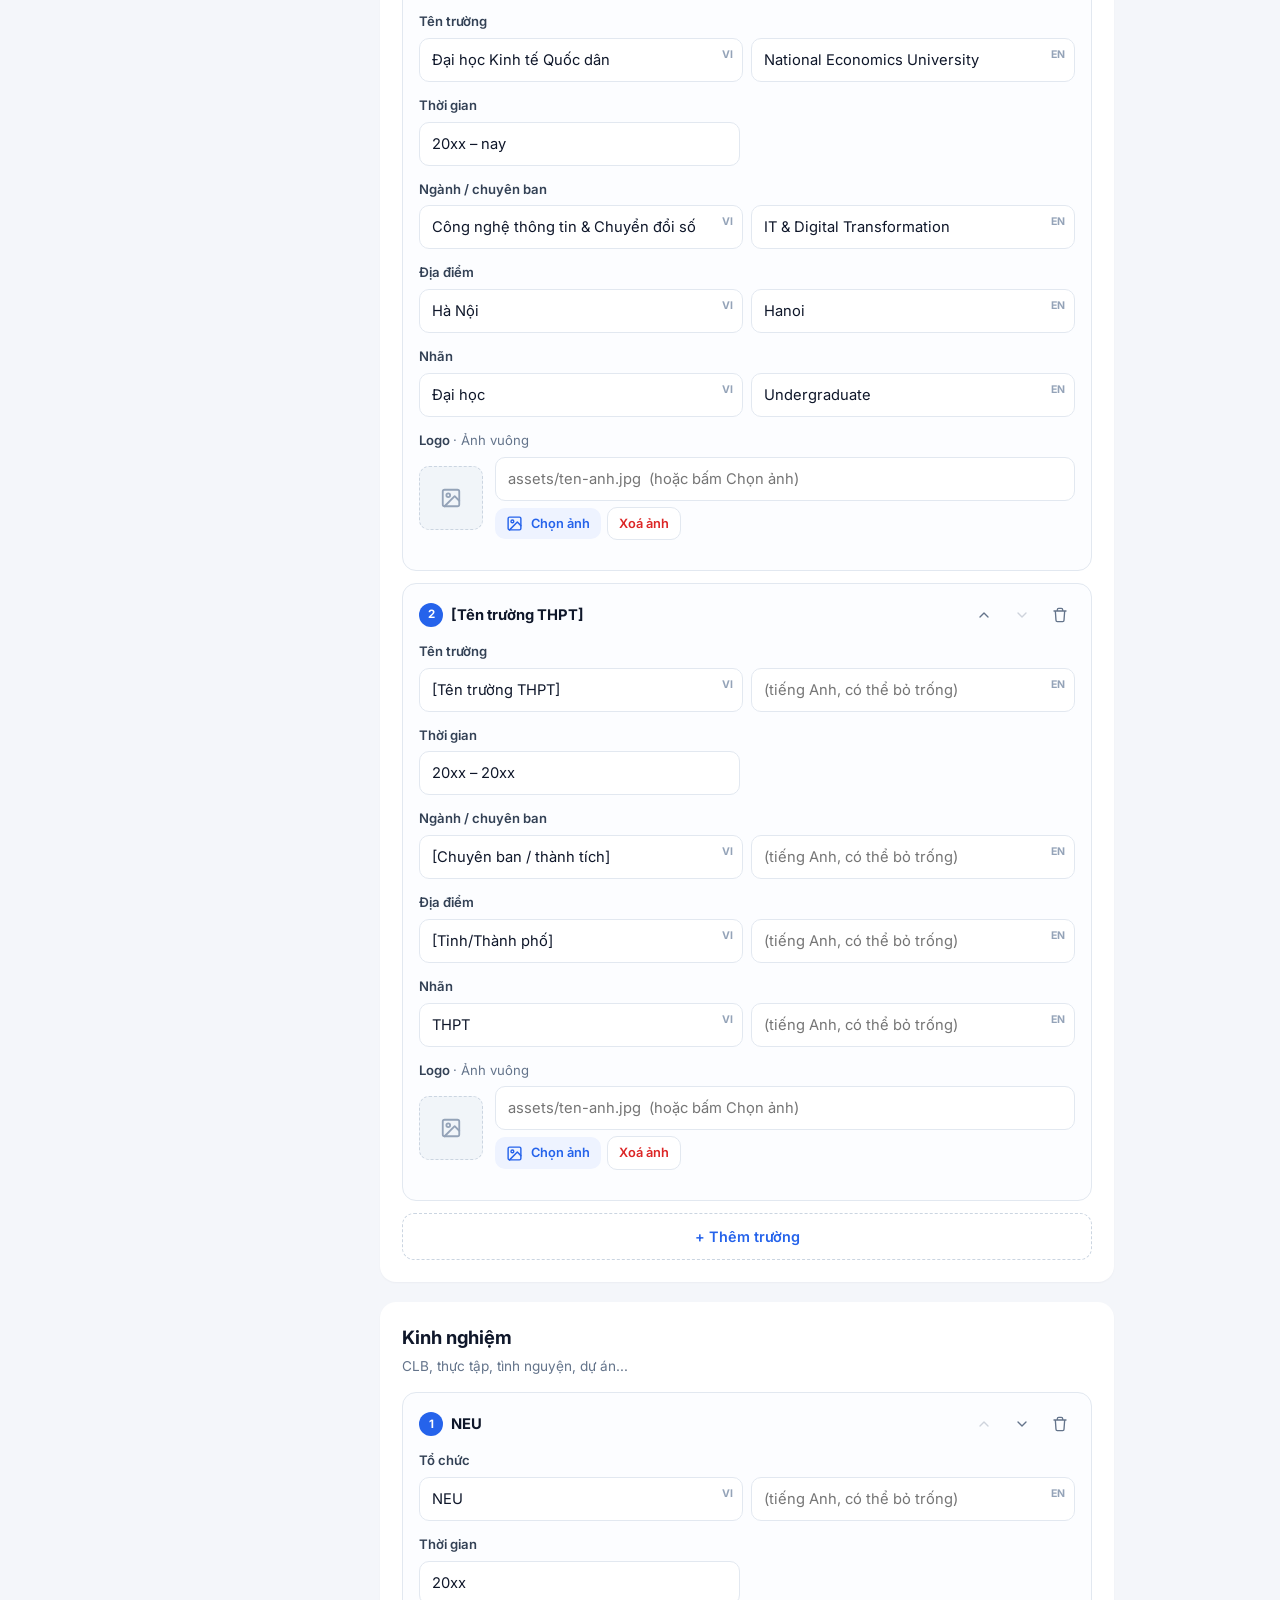
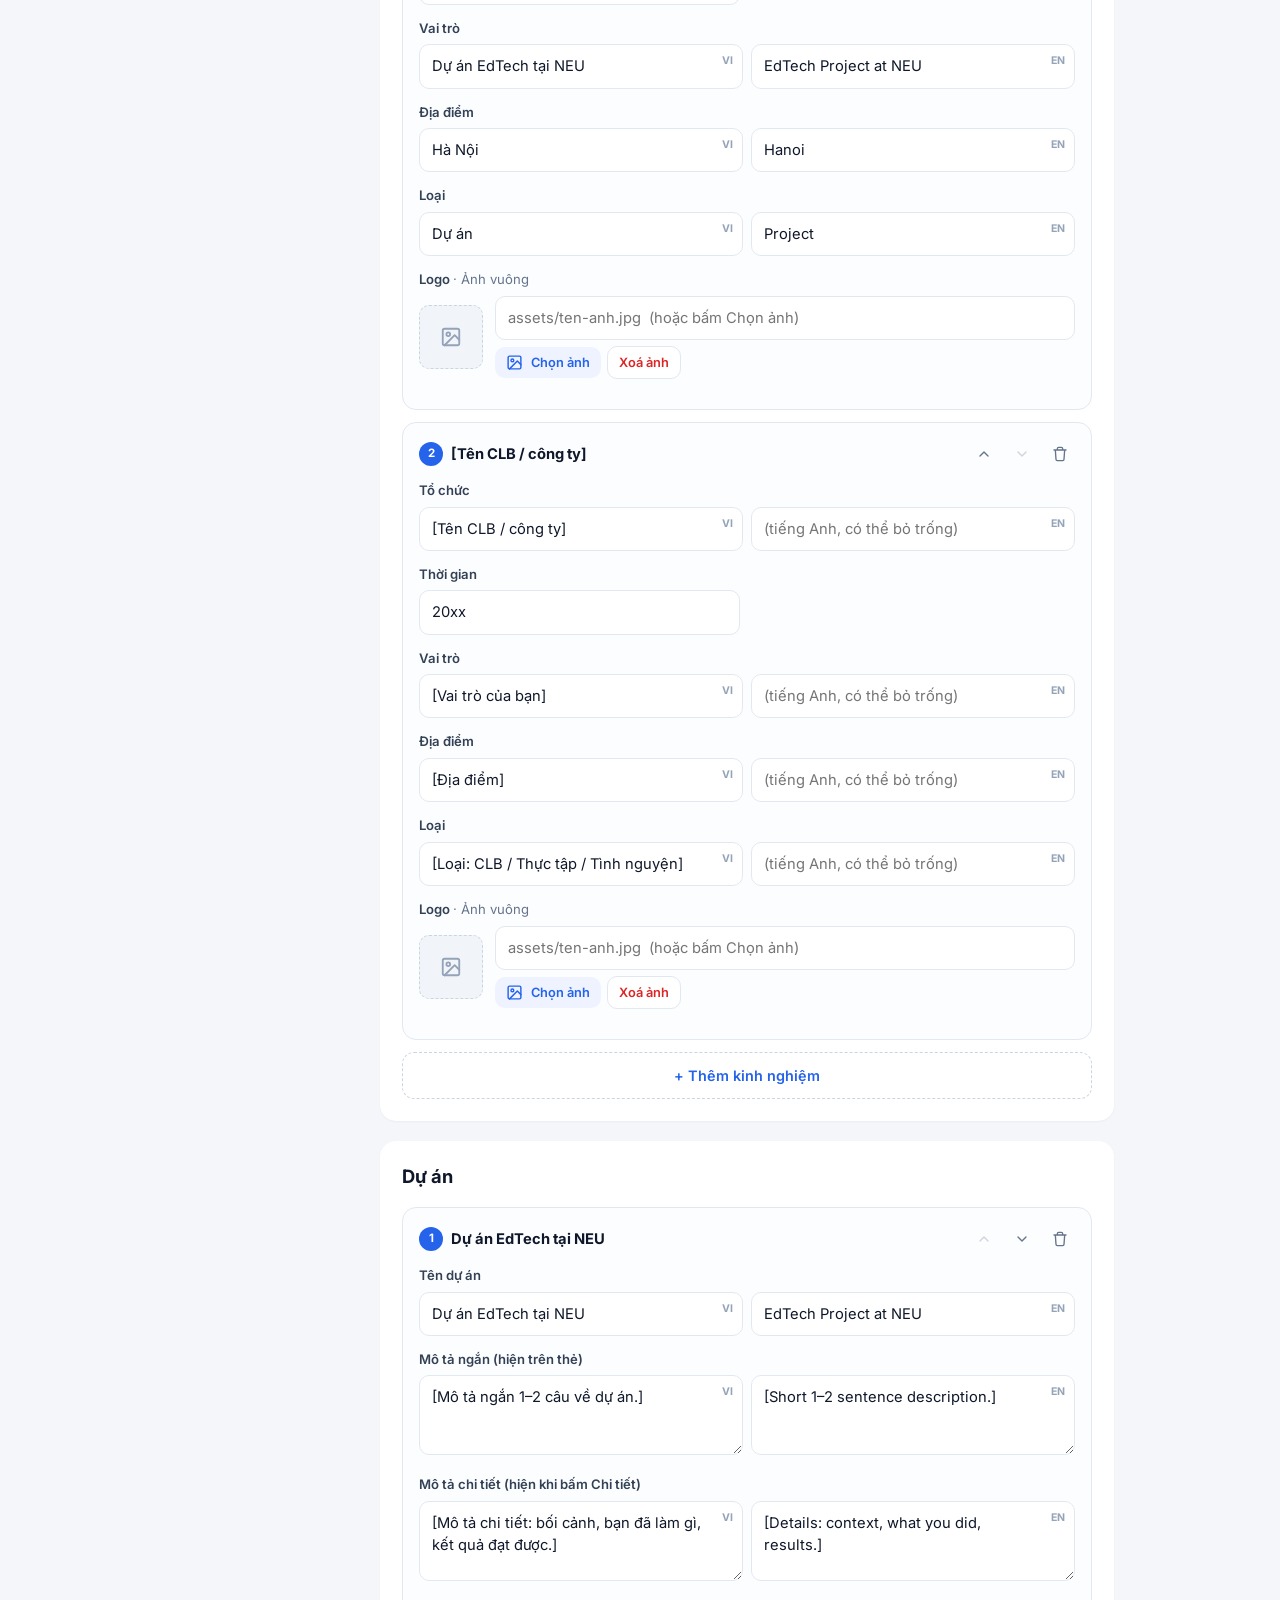
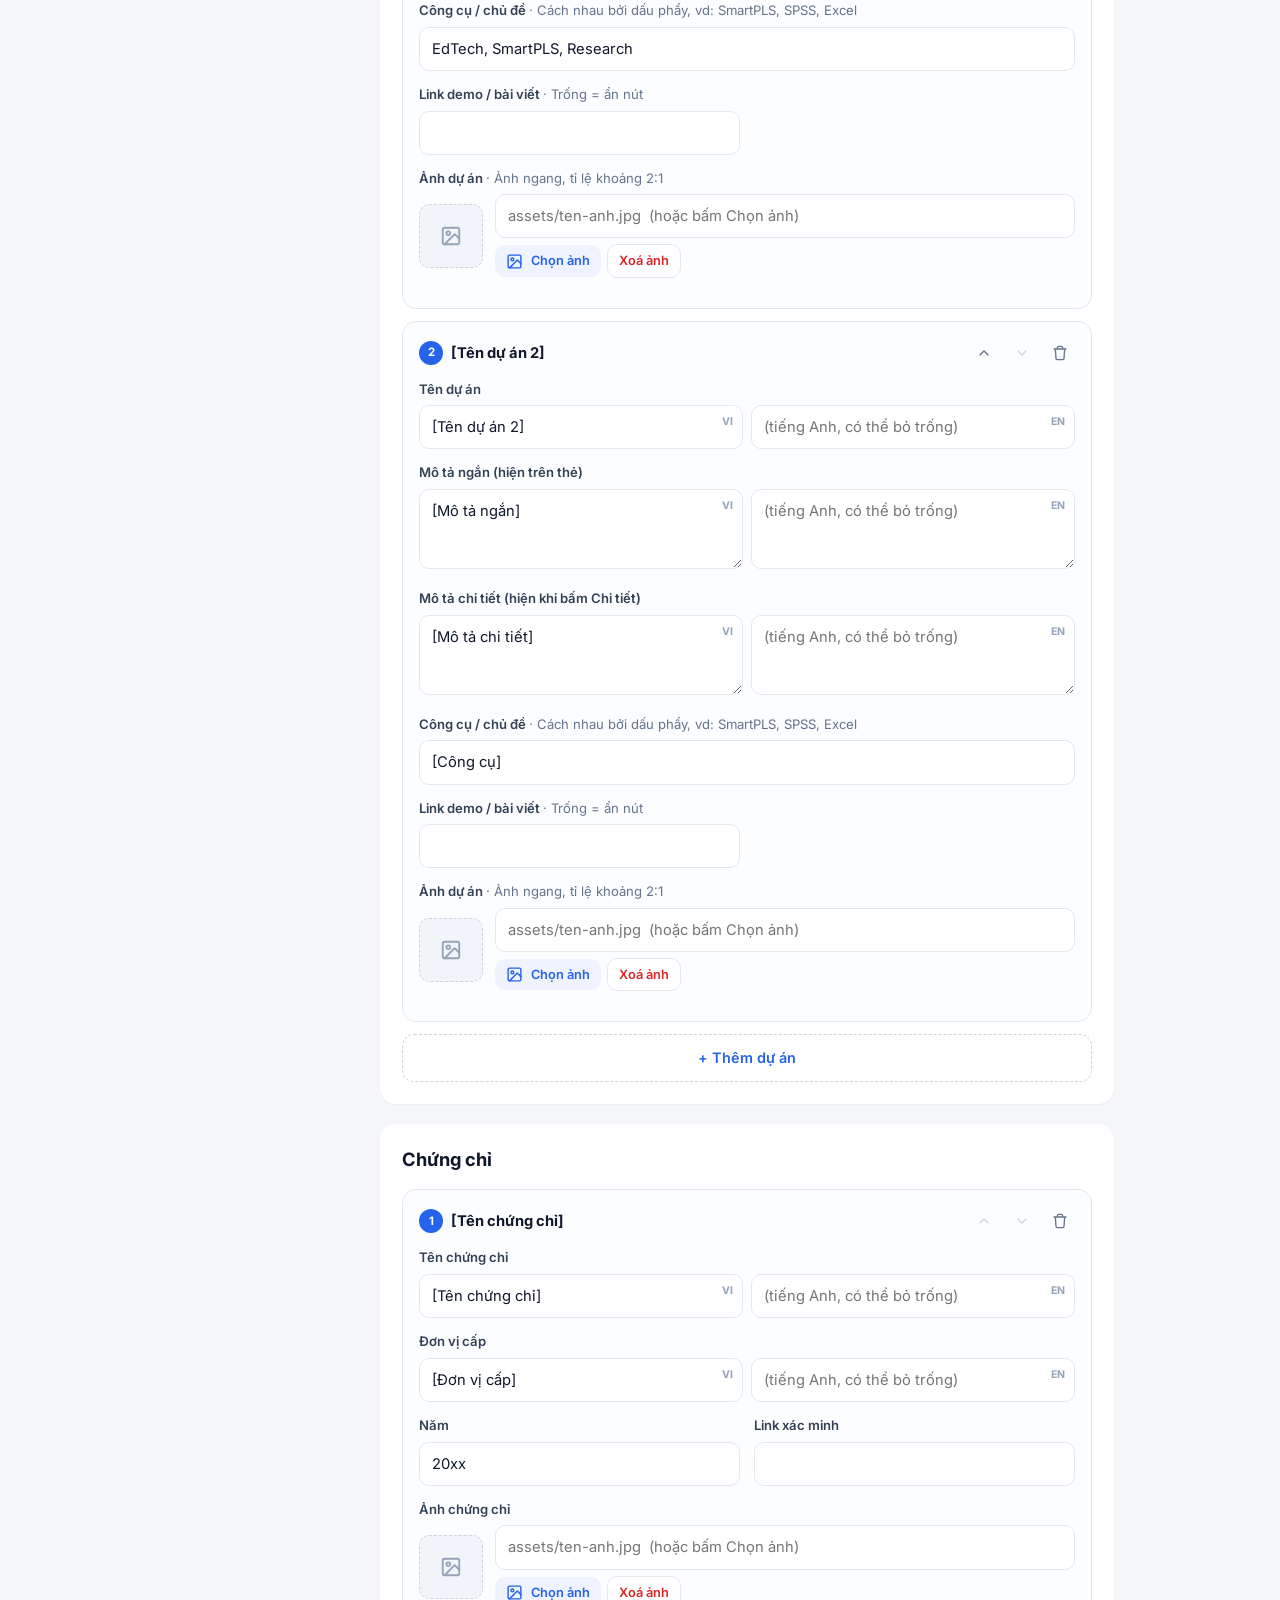
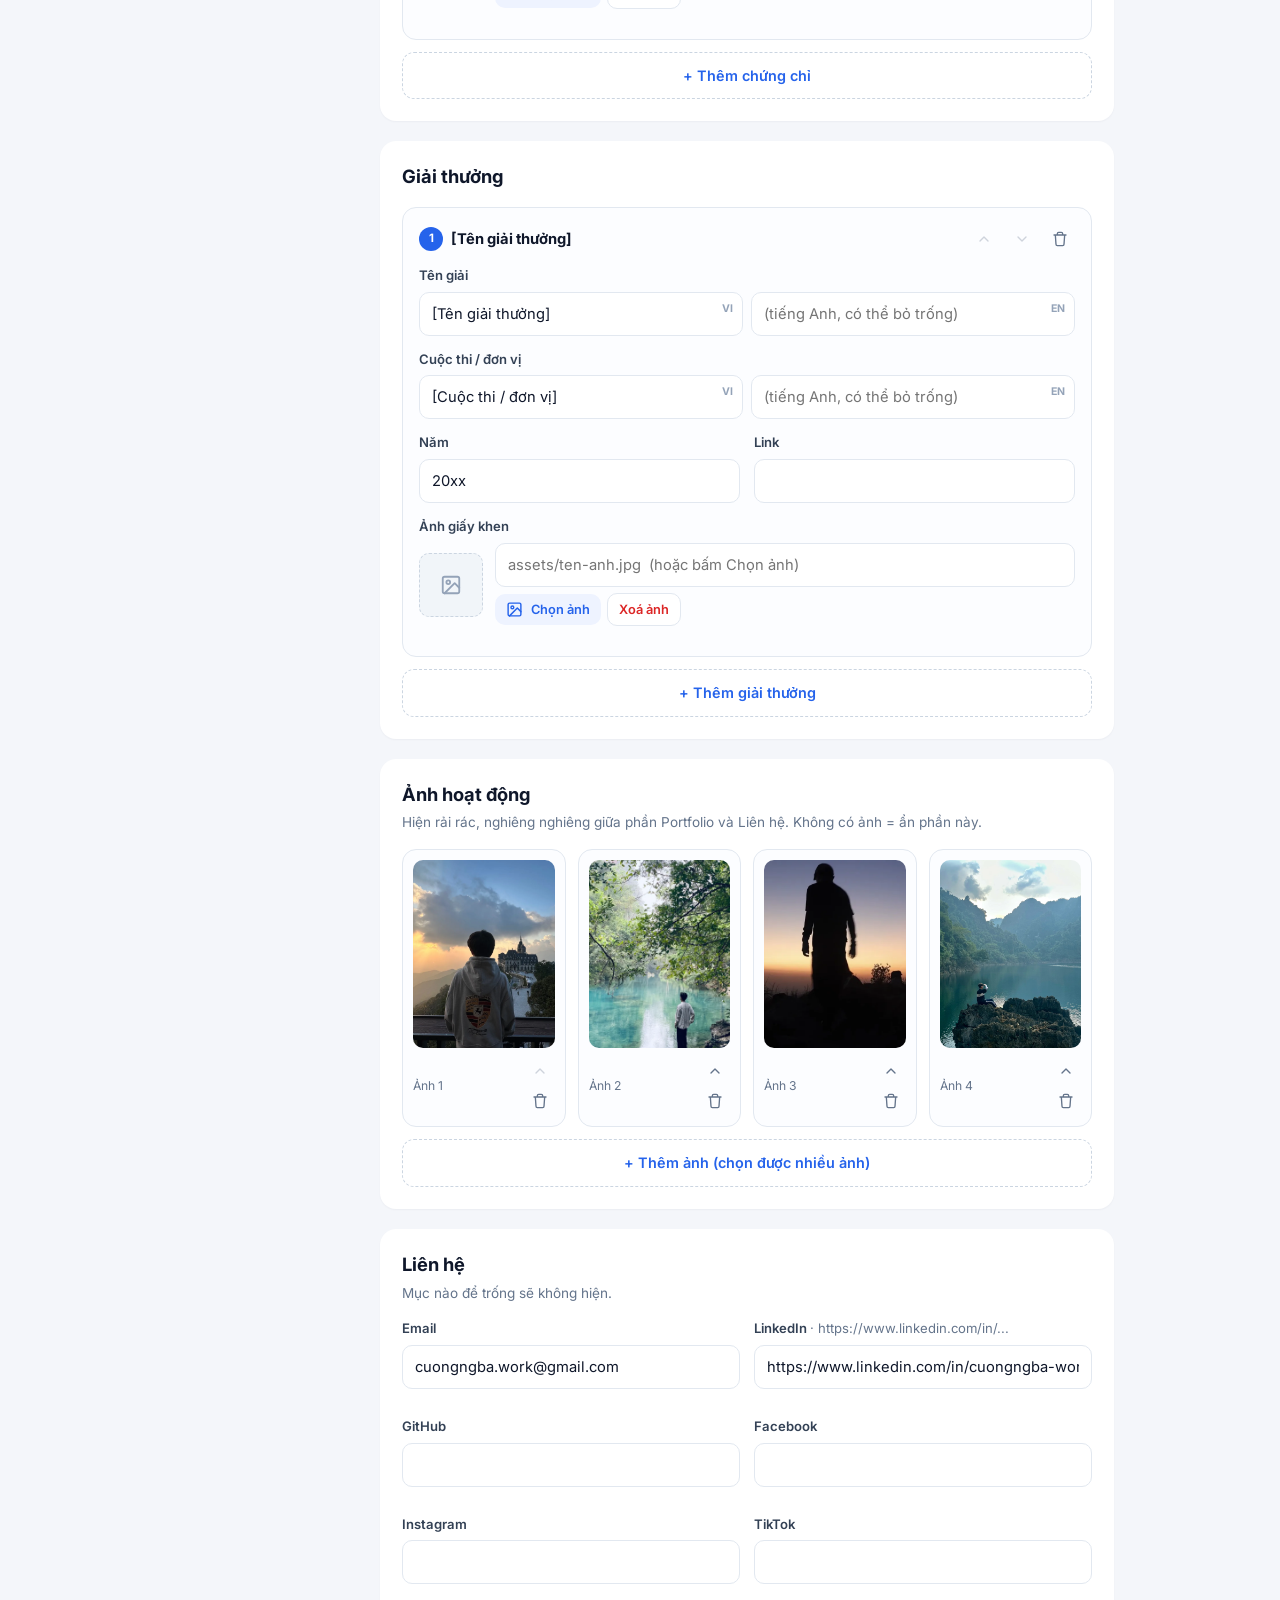
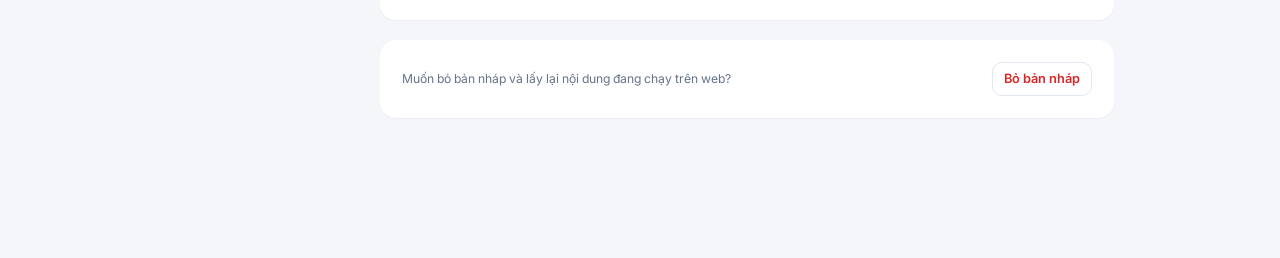
==== commit c1faa505: "Black Spider-Man hover layer with glowing eyes; Spider-Man face favicon Co-Authored-By: Claude Opus " ====
--- a/admin.html
+++ b/admin.html
@@ -5,6 +5,9 @@
   <meta name="viewport" content="width=device-width, initial-scale=1.0">
   <meta name="robots" content="noindex, nofollow">
   <title>Chỉnh sửa Portfolio</title>
+  <link rel="icon" type="image/png" sizes="32x32" href="assets/favicon-spider-32.png">
+  <link rel="icon" type="image/png" sizes="192x192" href="assets/favicon-spider-192.png">
+  <link rel="apple-touch-icon" href="assets/apple-touch-icon.png">
   <link rel="preconnect" href="https://fonts.googleapis.com">
   <link rel="preconnect" href="https://fonts.gstatic.com" crossorigin>
   <link href="https://fonts.googleapis.com/css2?family=Inter:wght@400;500;600;700;800&display=swap" rel="stylesheet">
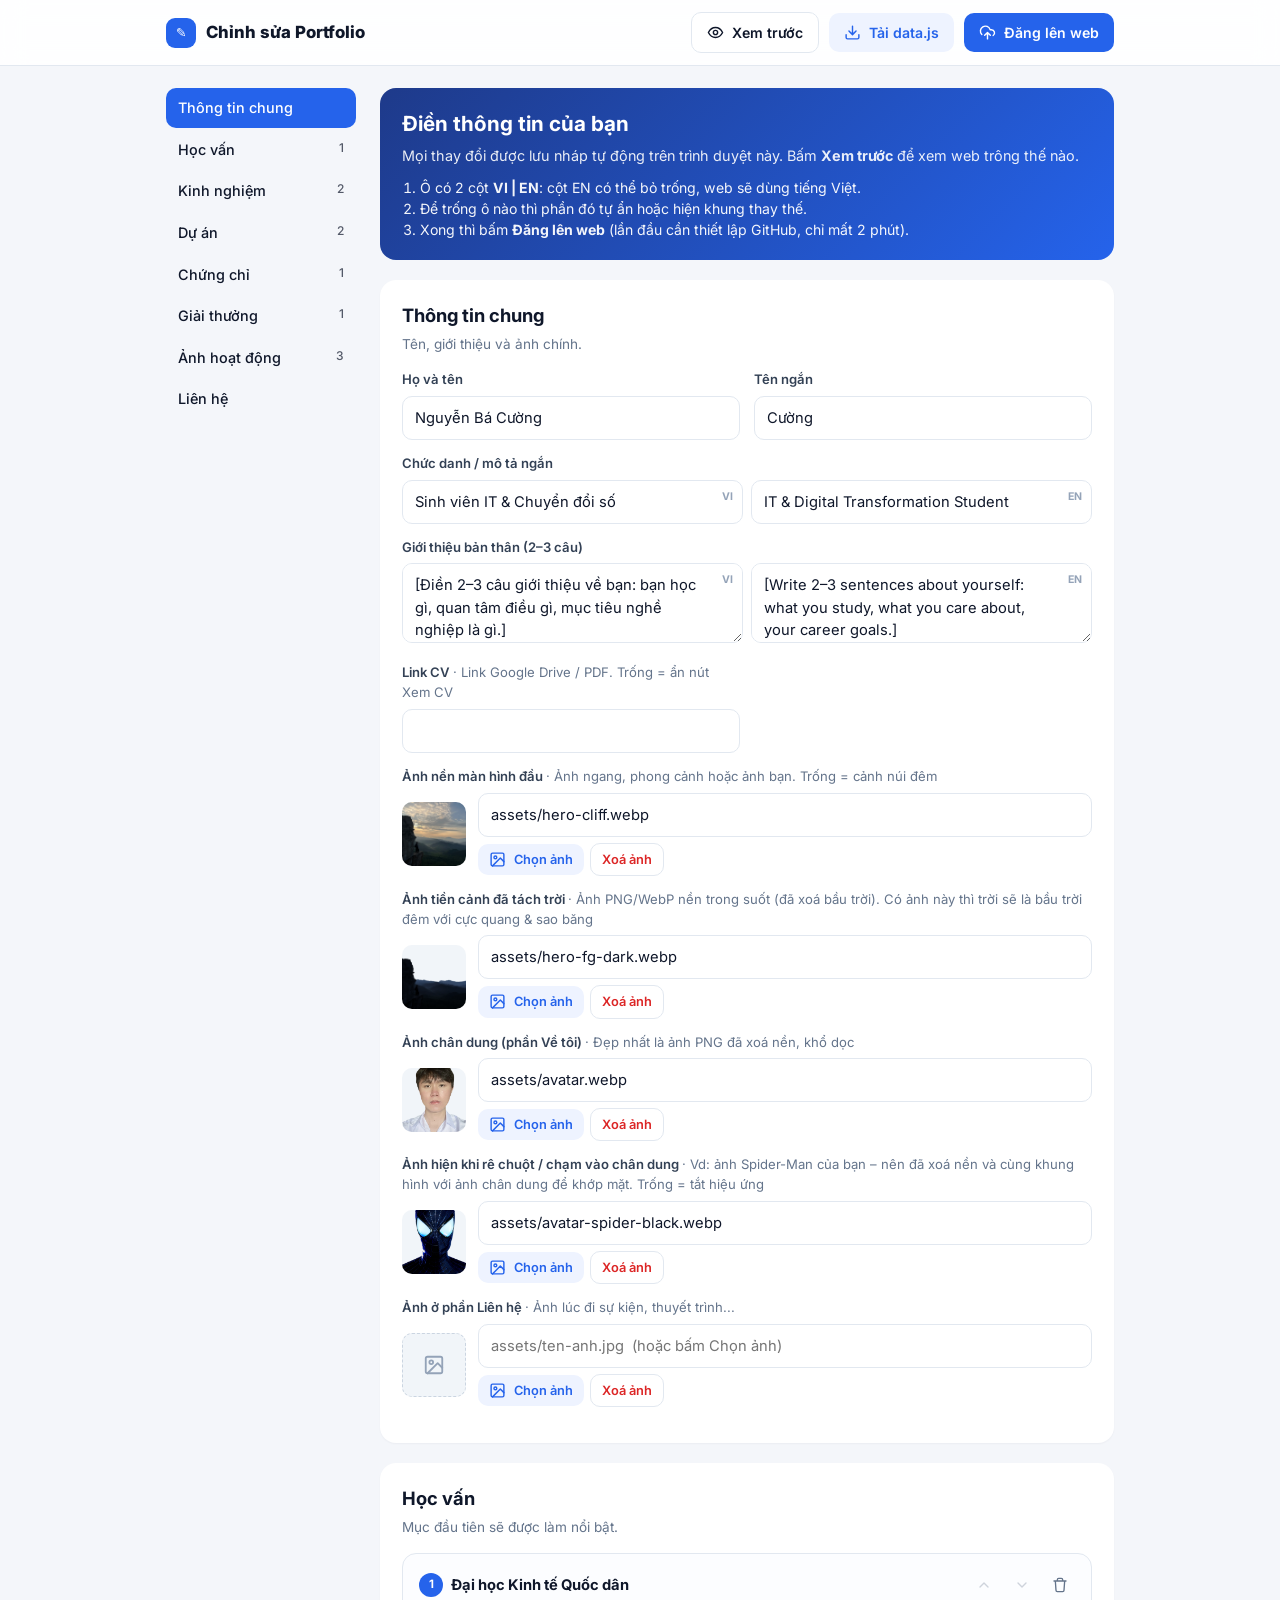
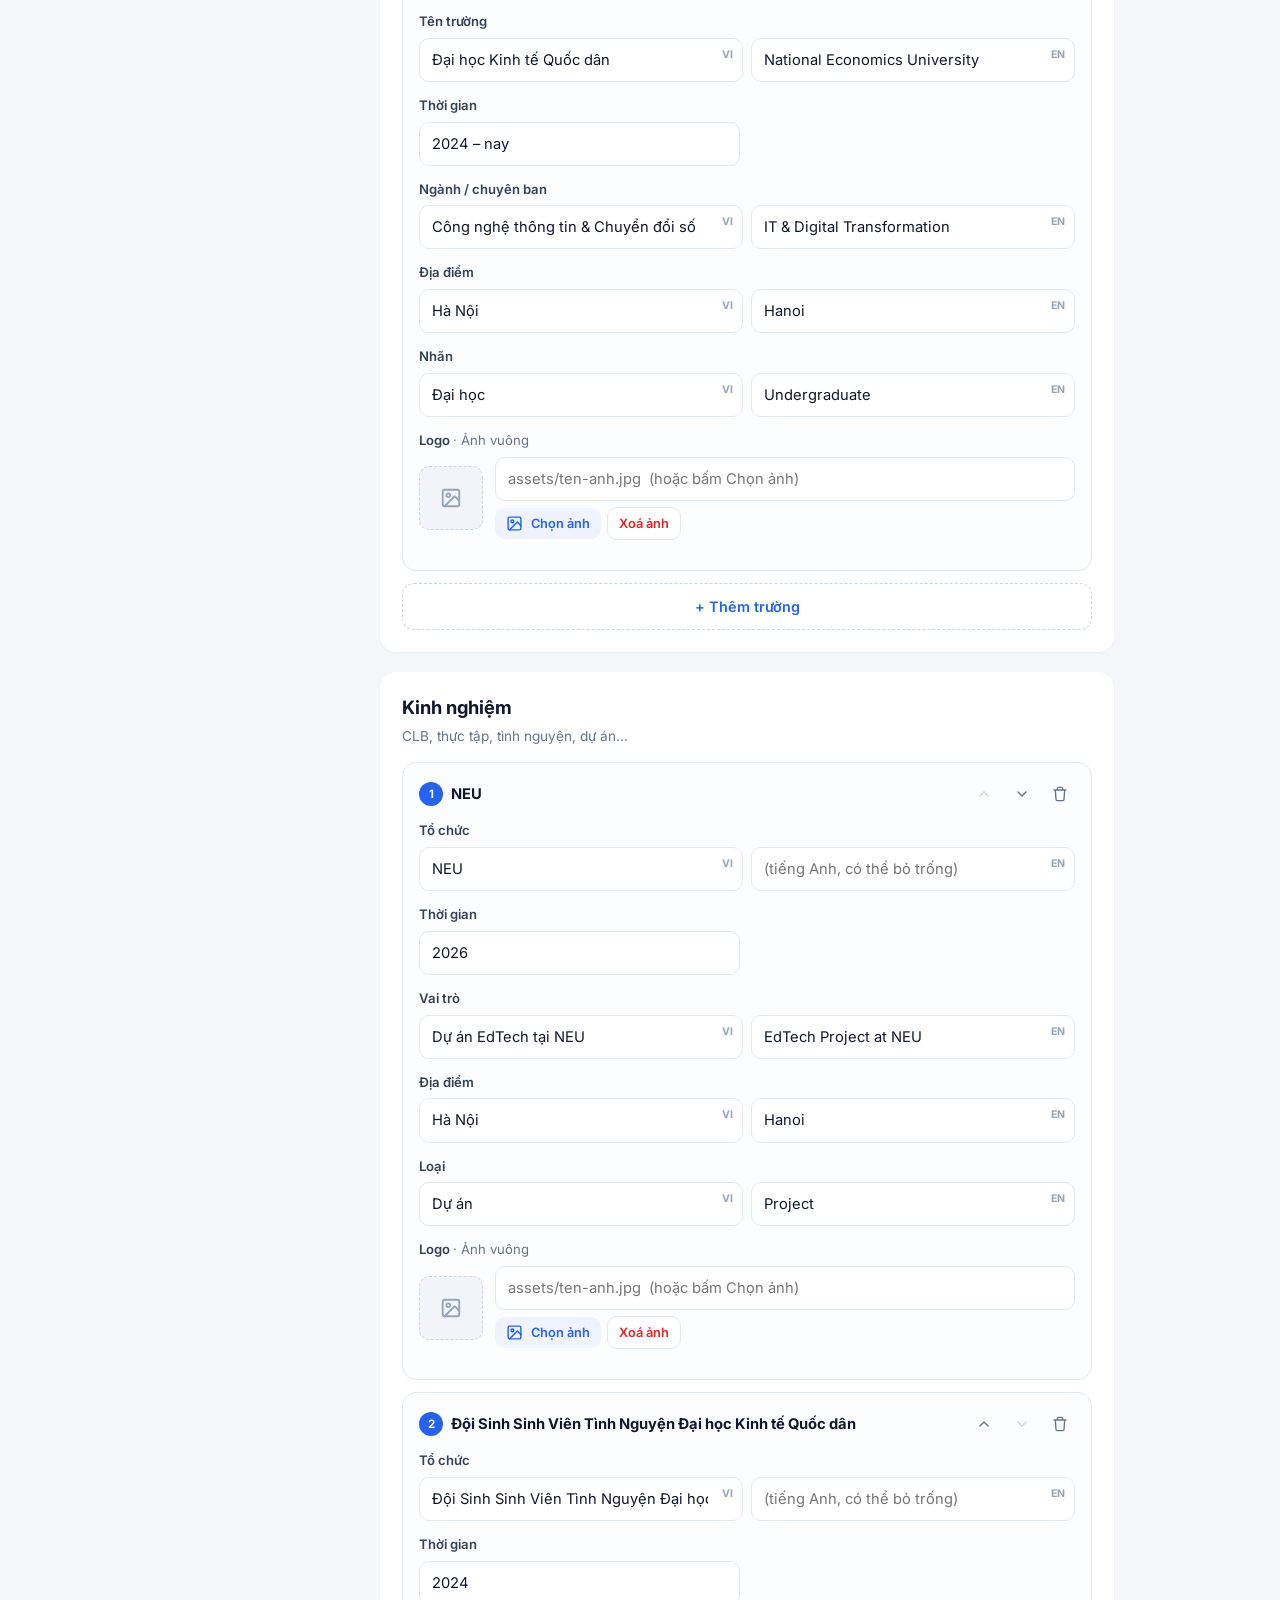
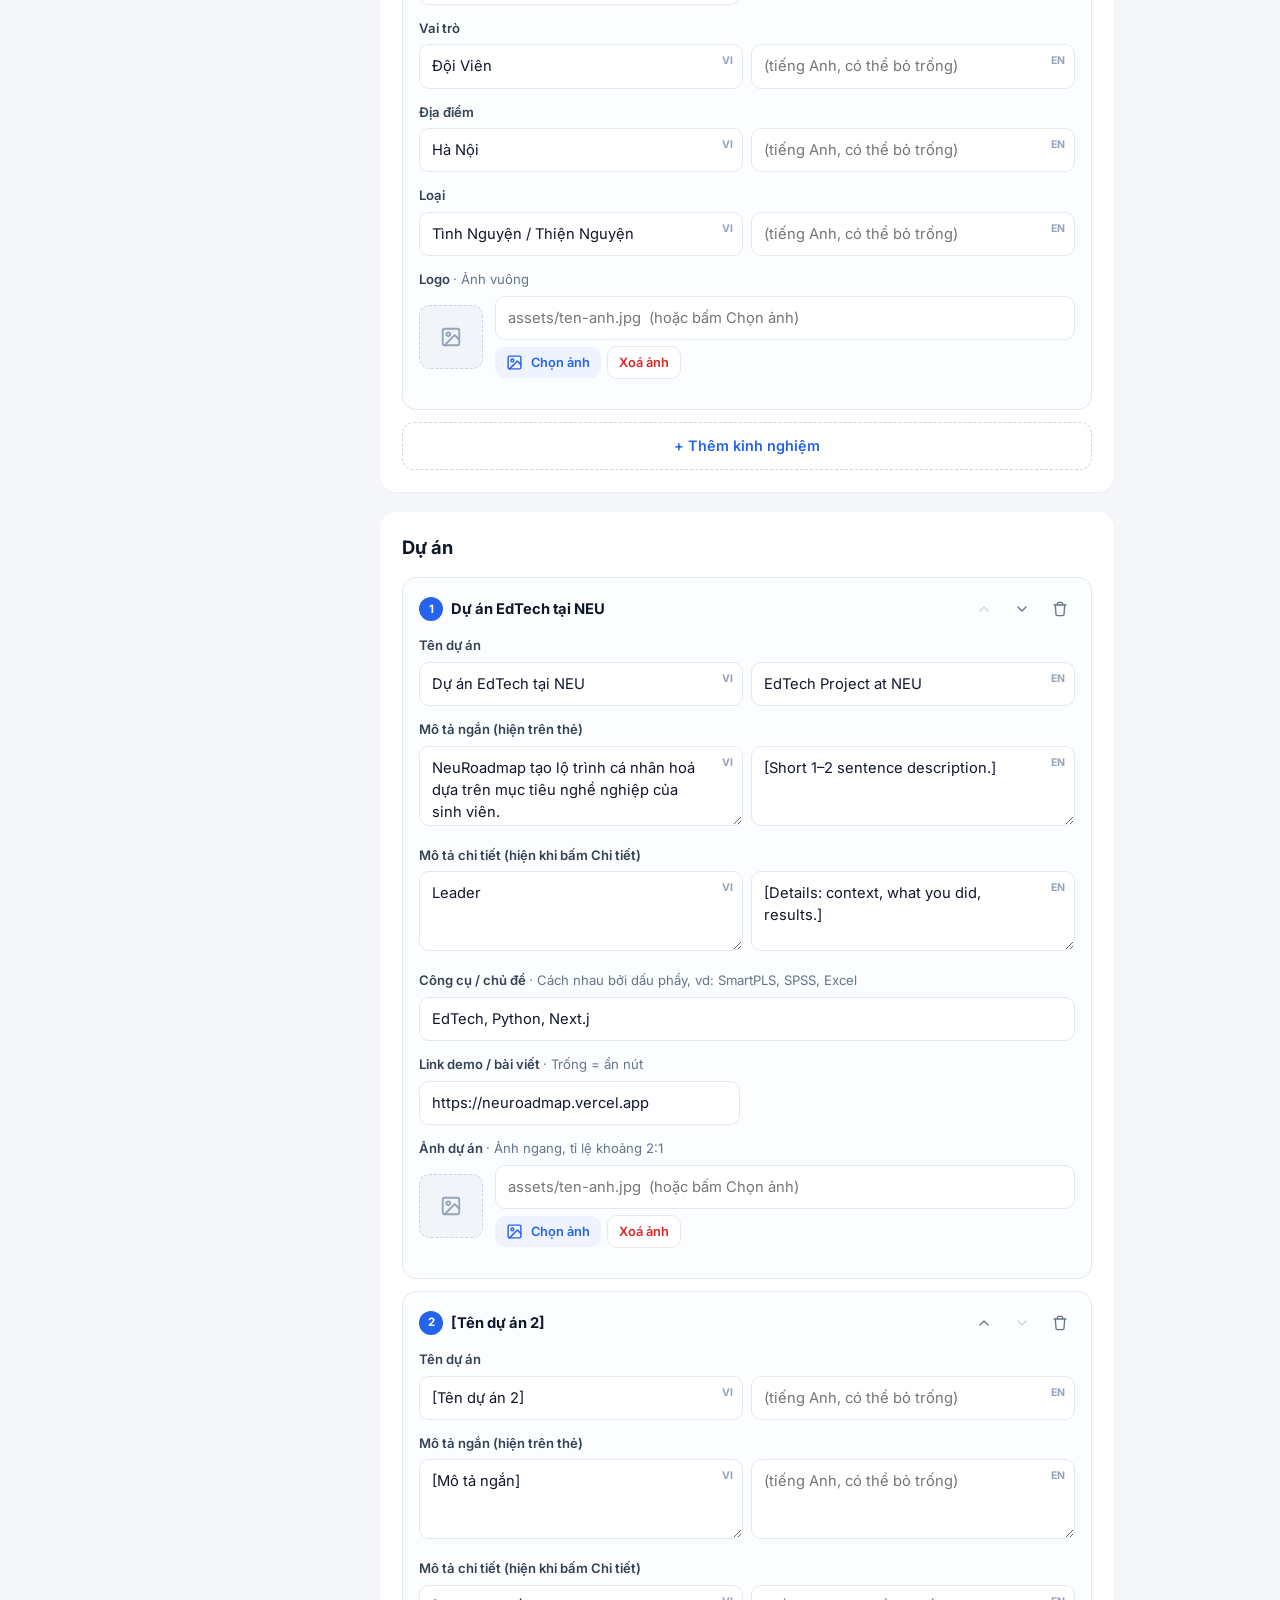
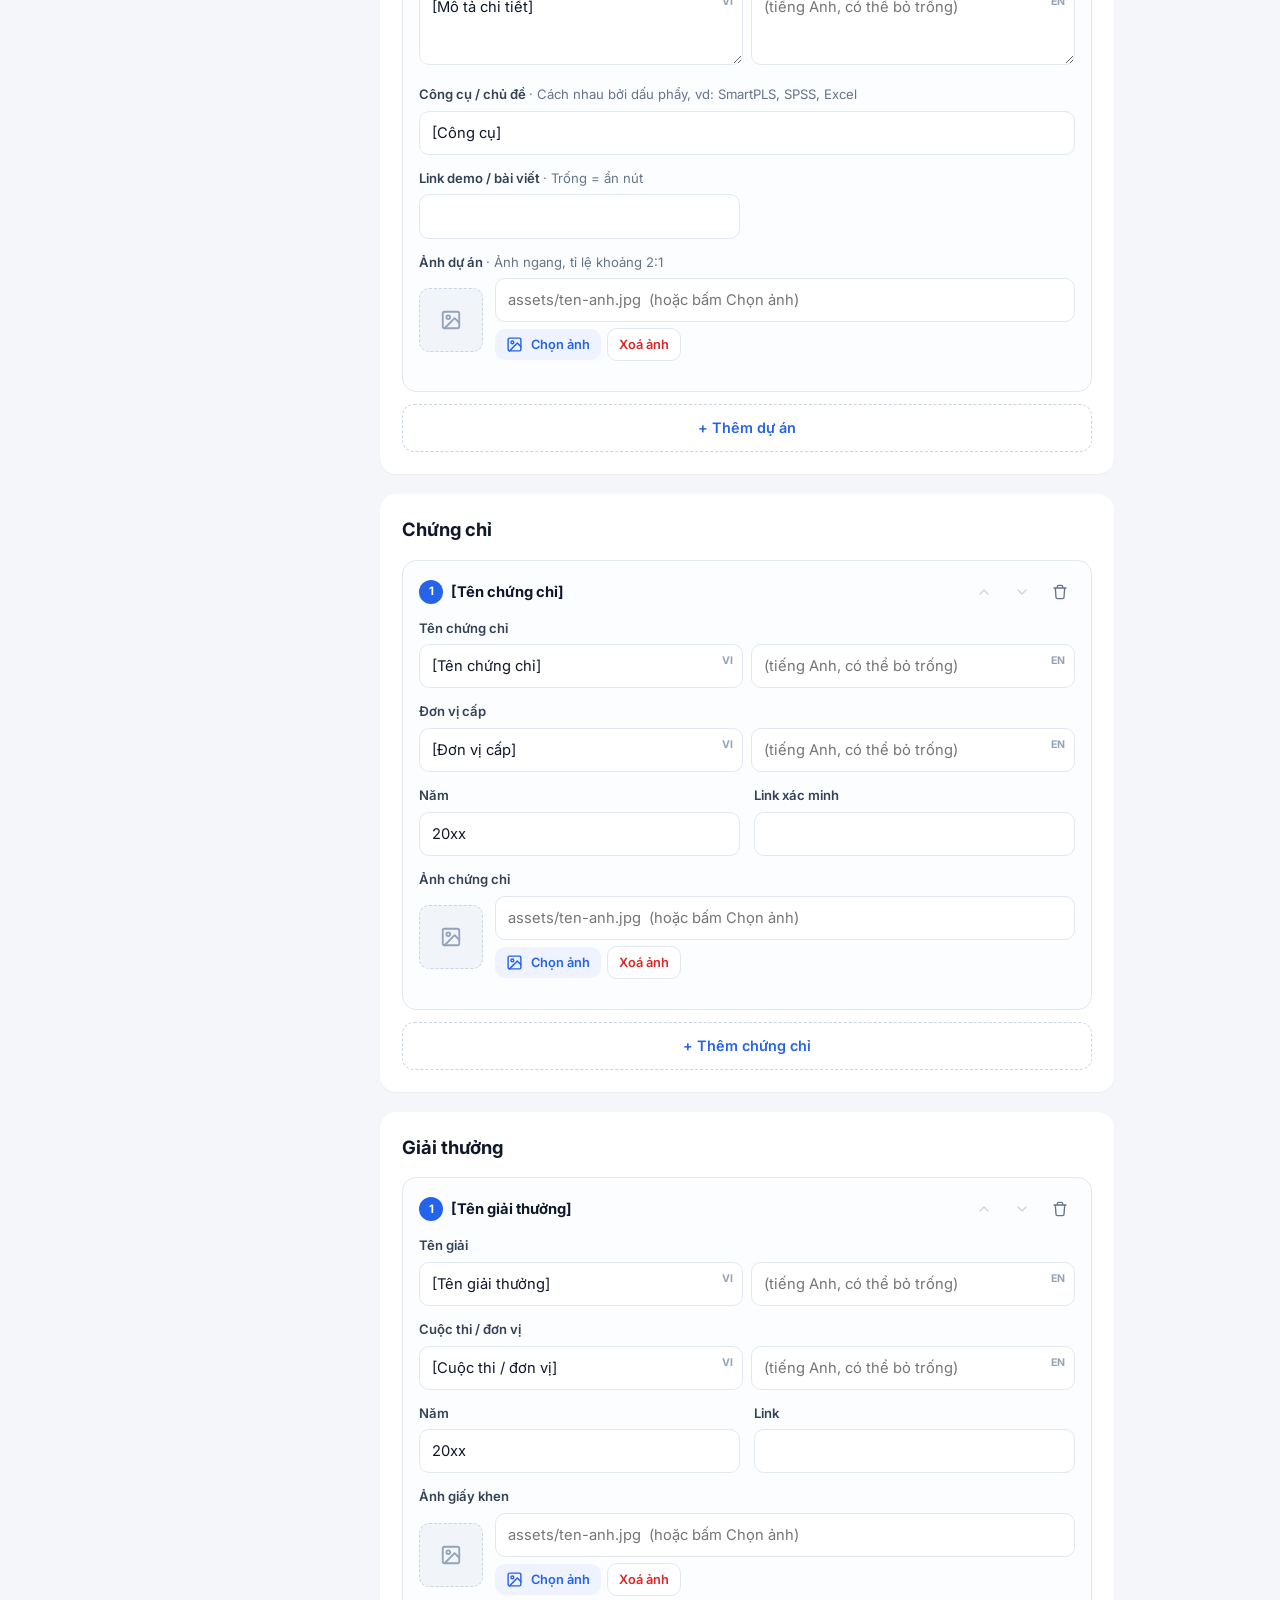
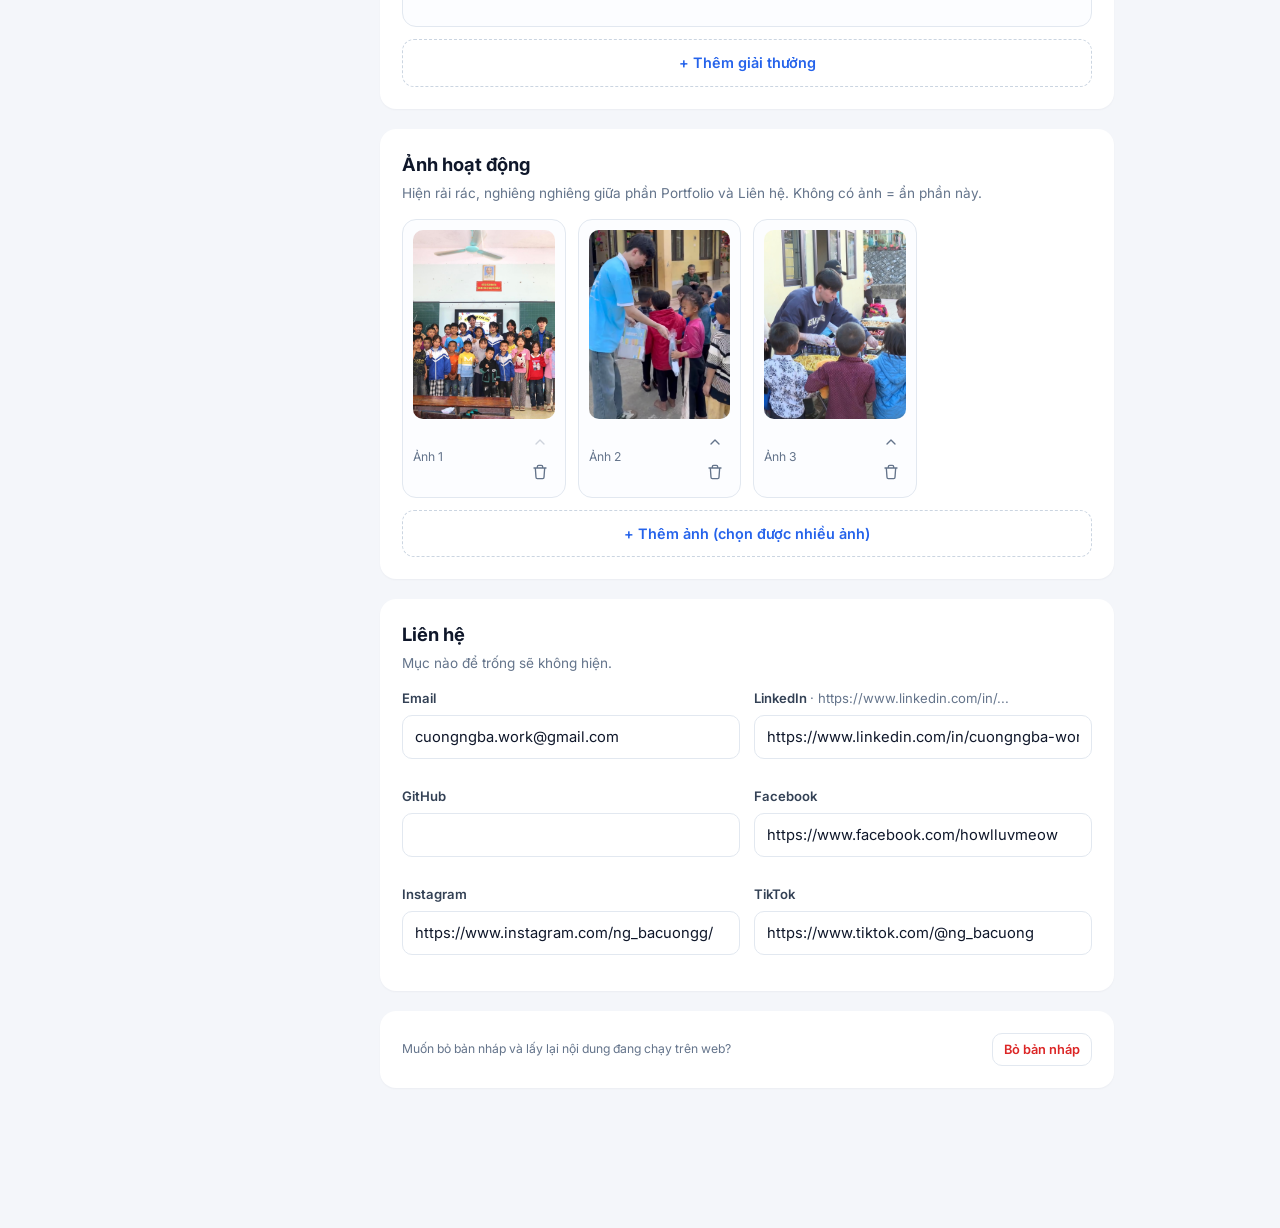
==== commit 48fd42d2: "Khôi phục ảnh bị mất do nháp admin cũ; sửa admin không ghi đè ngược Lần đăng qua admin (cc6229f) dùn" ====
--- a/admin.html
+++ b/admin.html
@@ -284,7 +284,26 @@
       set(k, v) { try { localStorage.setItem(k, JSON.stringify(v)); return true; } catch (e) { return false; } },
       del(k) { try { localStorage.removeItem(k); } catch (e) {} }
     };
-    let data = store.get(KEY_DRAFT, null) || clone(PUBLISHED);
+    // Nháp có thể được tạo từ data.js cũ hơn bản đang chạy: mục nào chưa sửa trong nháp
+    // thì lấy theo bản đang chạy, để lần đăng sau không ghi đè ngược nội dung mới.
+    const KEY_BASE = "portfolioDraftBase";
+    const same = (a, b) => JSON.stringify(a) === JSON.stringify(b);
+    const blank = v => v == null || (typeof v === "string" && !v.trim());
+    let data = store.get(KEY_DRAFT, null);
+    if (data) {
+      const base = store.get(KEY_BASE, null);
+      let merged = 0;
+      for (const k of Object.keys(PUBLISHED)) {
+        // Nháp kiểu cũ (chưa lưu bản gốc): chỉ lấy lại các mục đang trống.
+        const untouched = base ? same(data[k], base[k]) : blank(data[k]);
+        if (untouched && !same(data[k], PUBLISHED[k])) { data[k] = clone(PUBLISHED[k]); merged++; }
+      }
+      if (merged) {
+        store.set(KEY_DRAFT, data);
+        setTimeout(() => toast(`Bản nháp cũ: đã cập nhật ${merged} mục theo nội dung đang chạy trên web`), 0);
+      }
+    } else data = clone(PUBLISHED);
+    store.set(KEY_BASE, PUBLISHED);
     let previewImgs = store.get(KEY_IMGS, {});
     const pendingUploads = new Set(store.get("portfolioPending", []));
     ["education", "experience", "projects", "certificates", "awards", "gallery"].forEach(k => { if (!Array.isArray(data[k])) data[k] = []; });
@@ -625,6 +644,7 @@
         }
         st.textContent = "Đang lưu data.js…";
         await putFile("data.js", b64utf8(buildDataJs()), "Cập nhật thông tin portfolio");
+        store.set(KEY_BASE, data);
         save();
         st.textContent = "✓ Đã đăng! Web sẽ cập nhật sau khoảng 1–2 phút."; st.className = "note ok";
         toast("Đã đăng lên GitHub! Web cập nhật sau 1–2 phút.", "ok");
